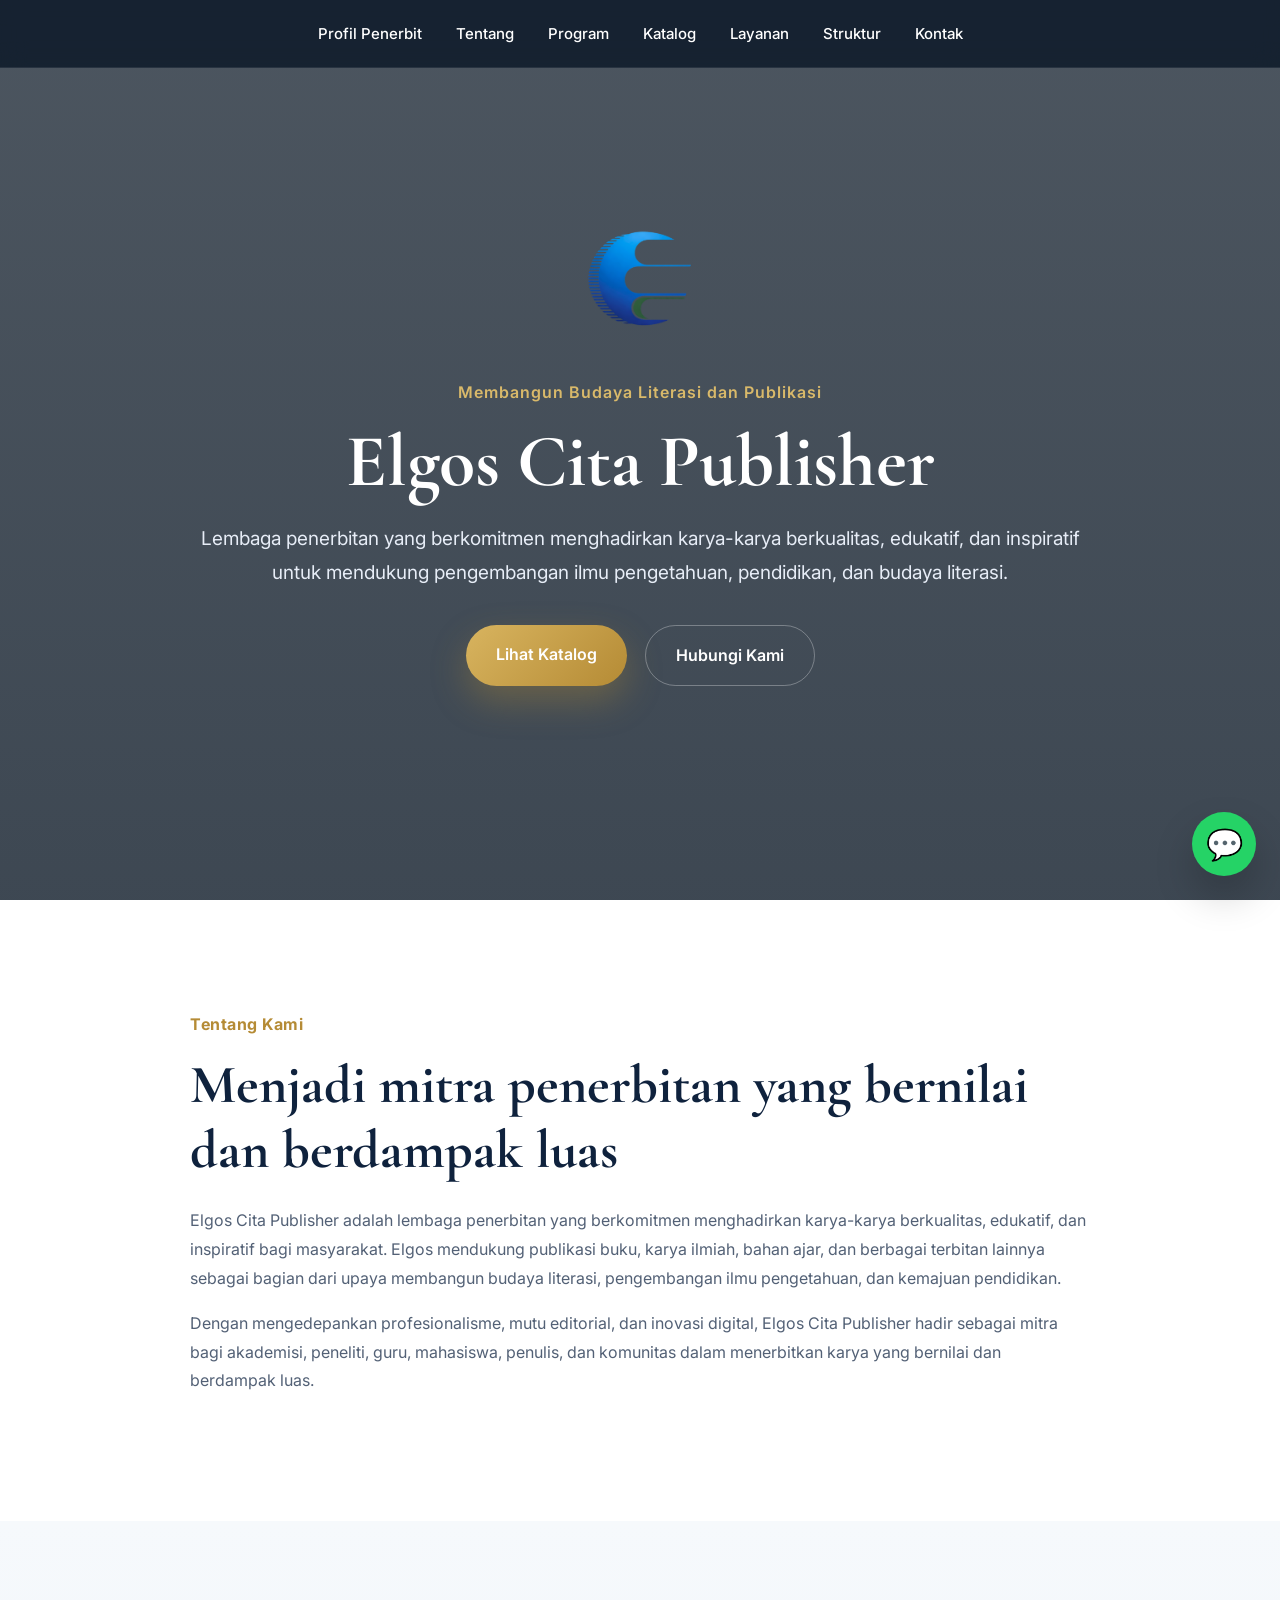
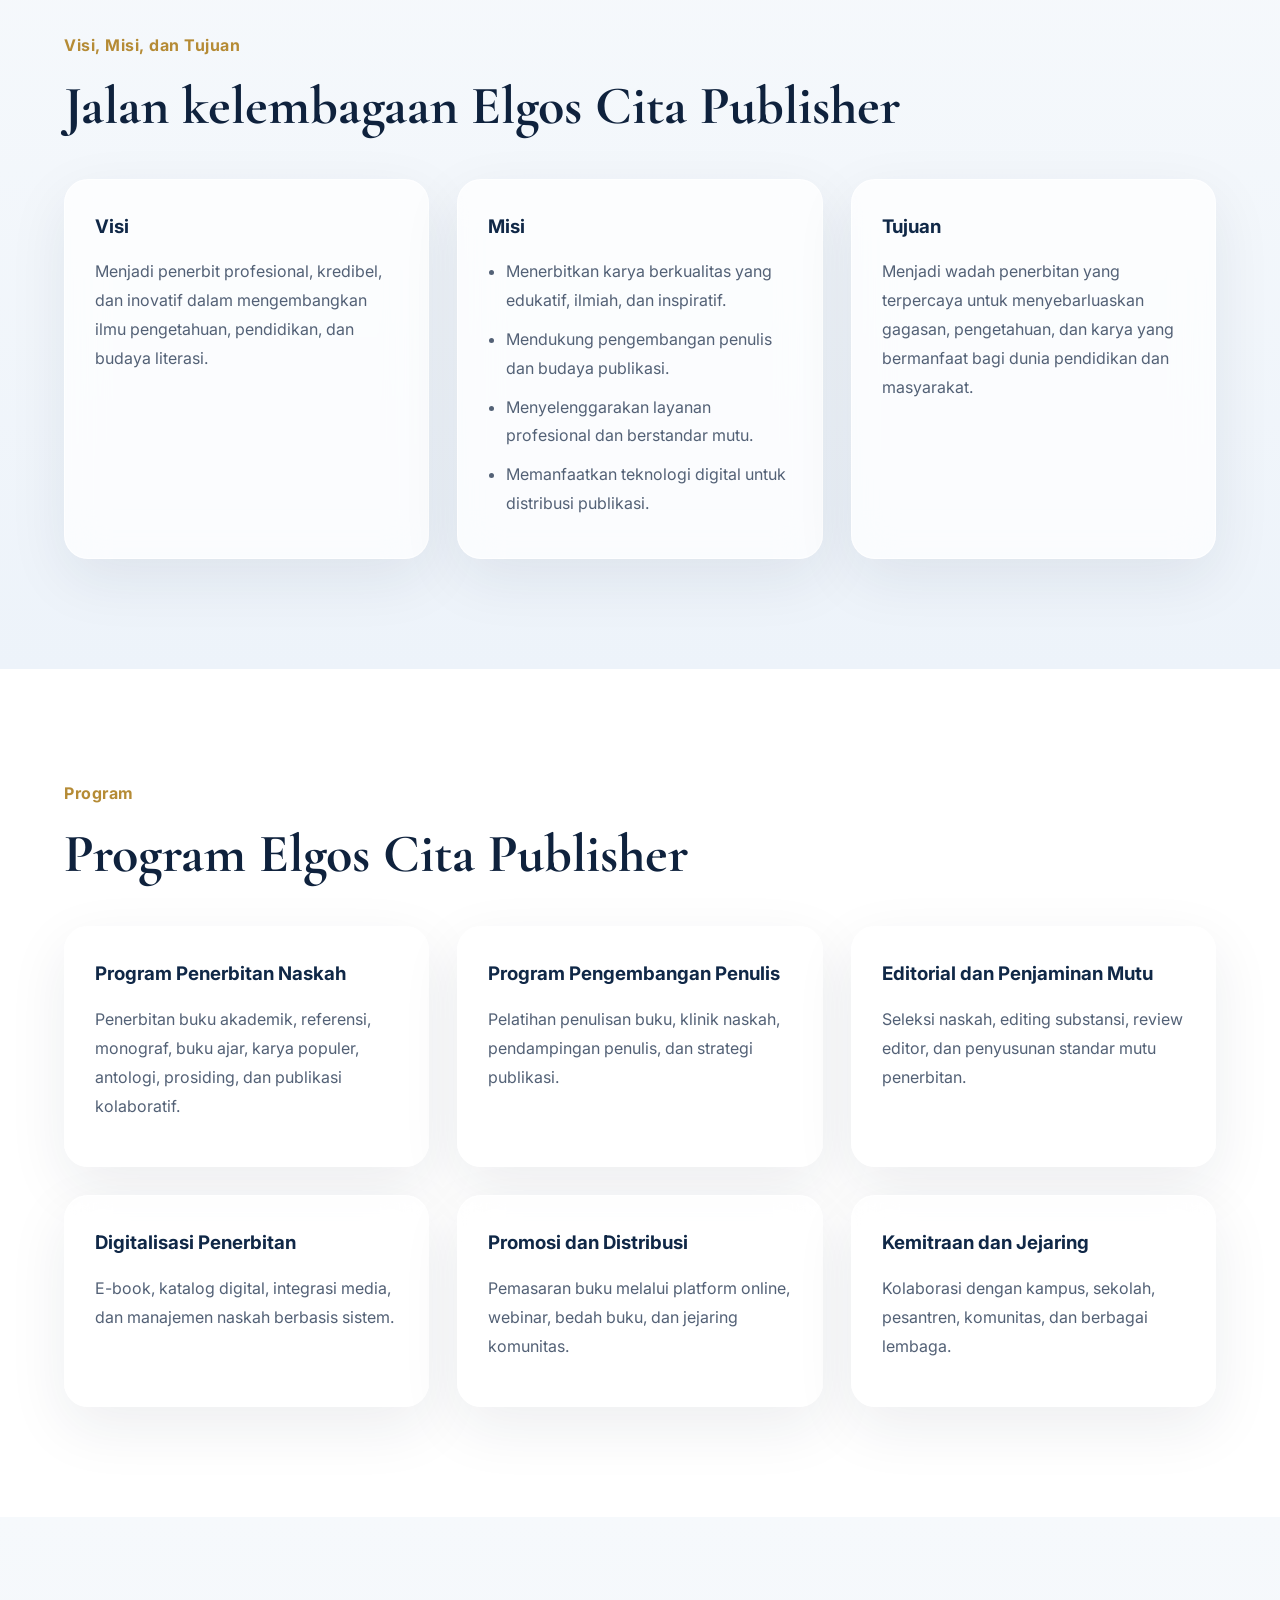
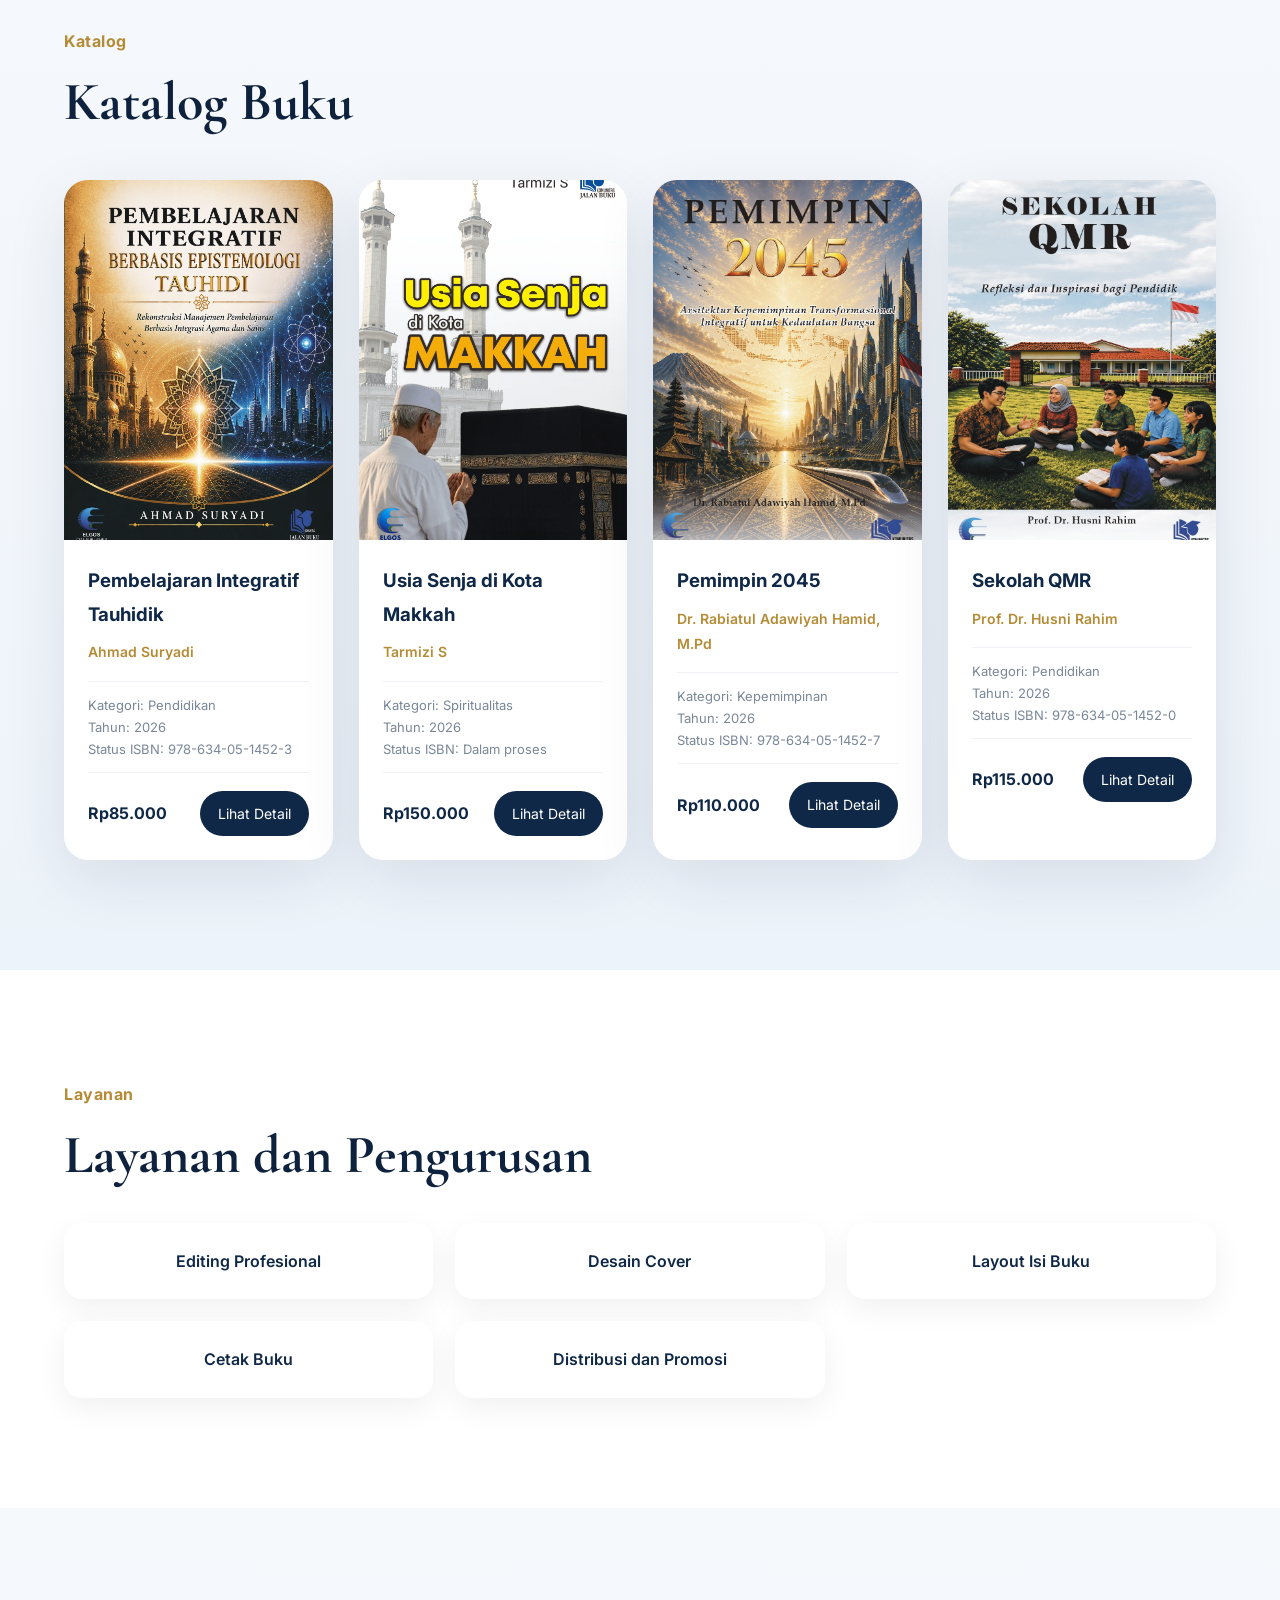
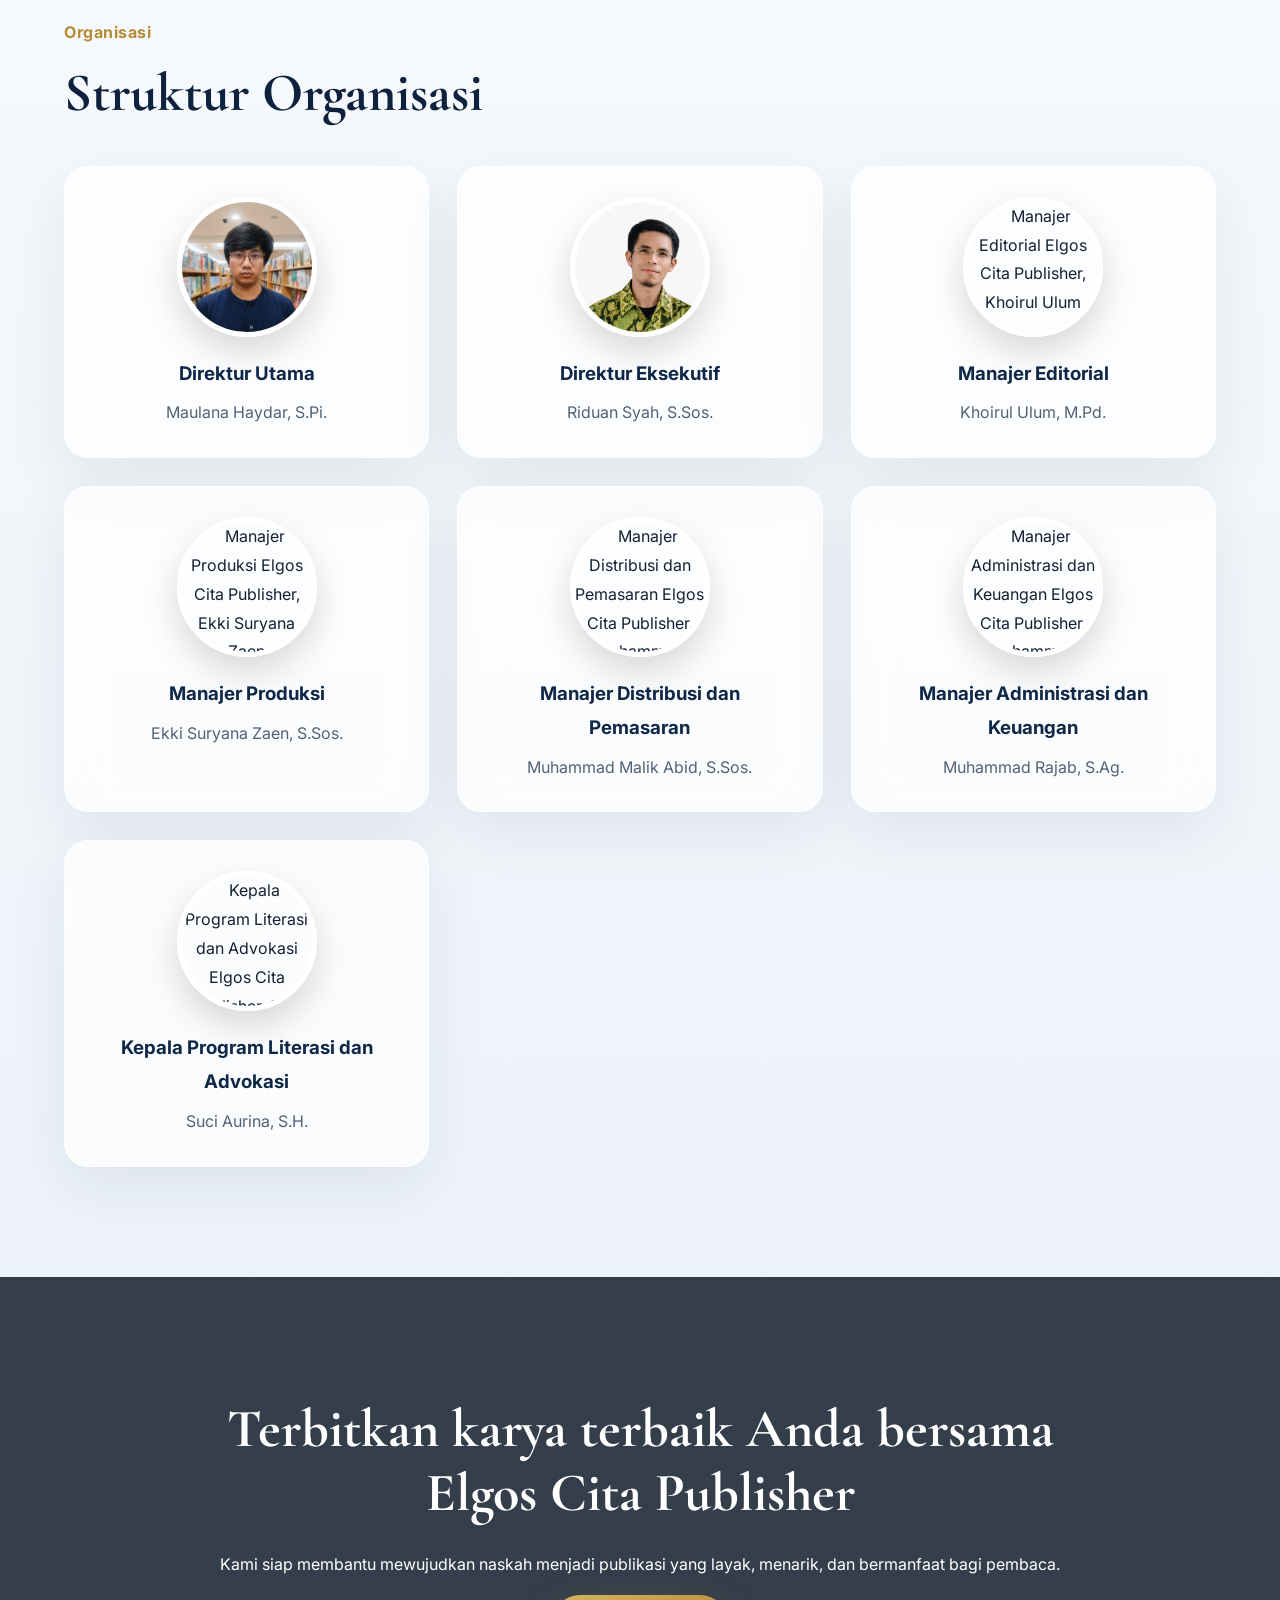
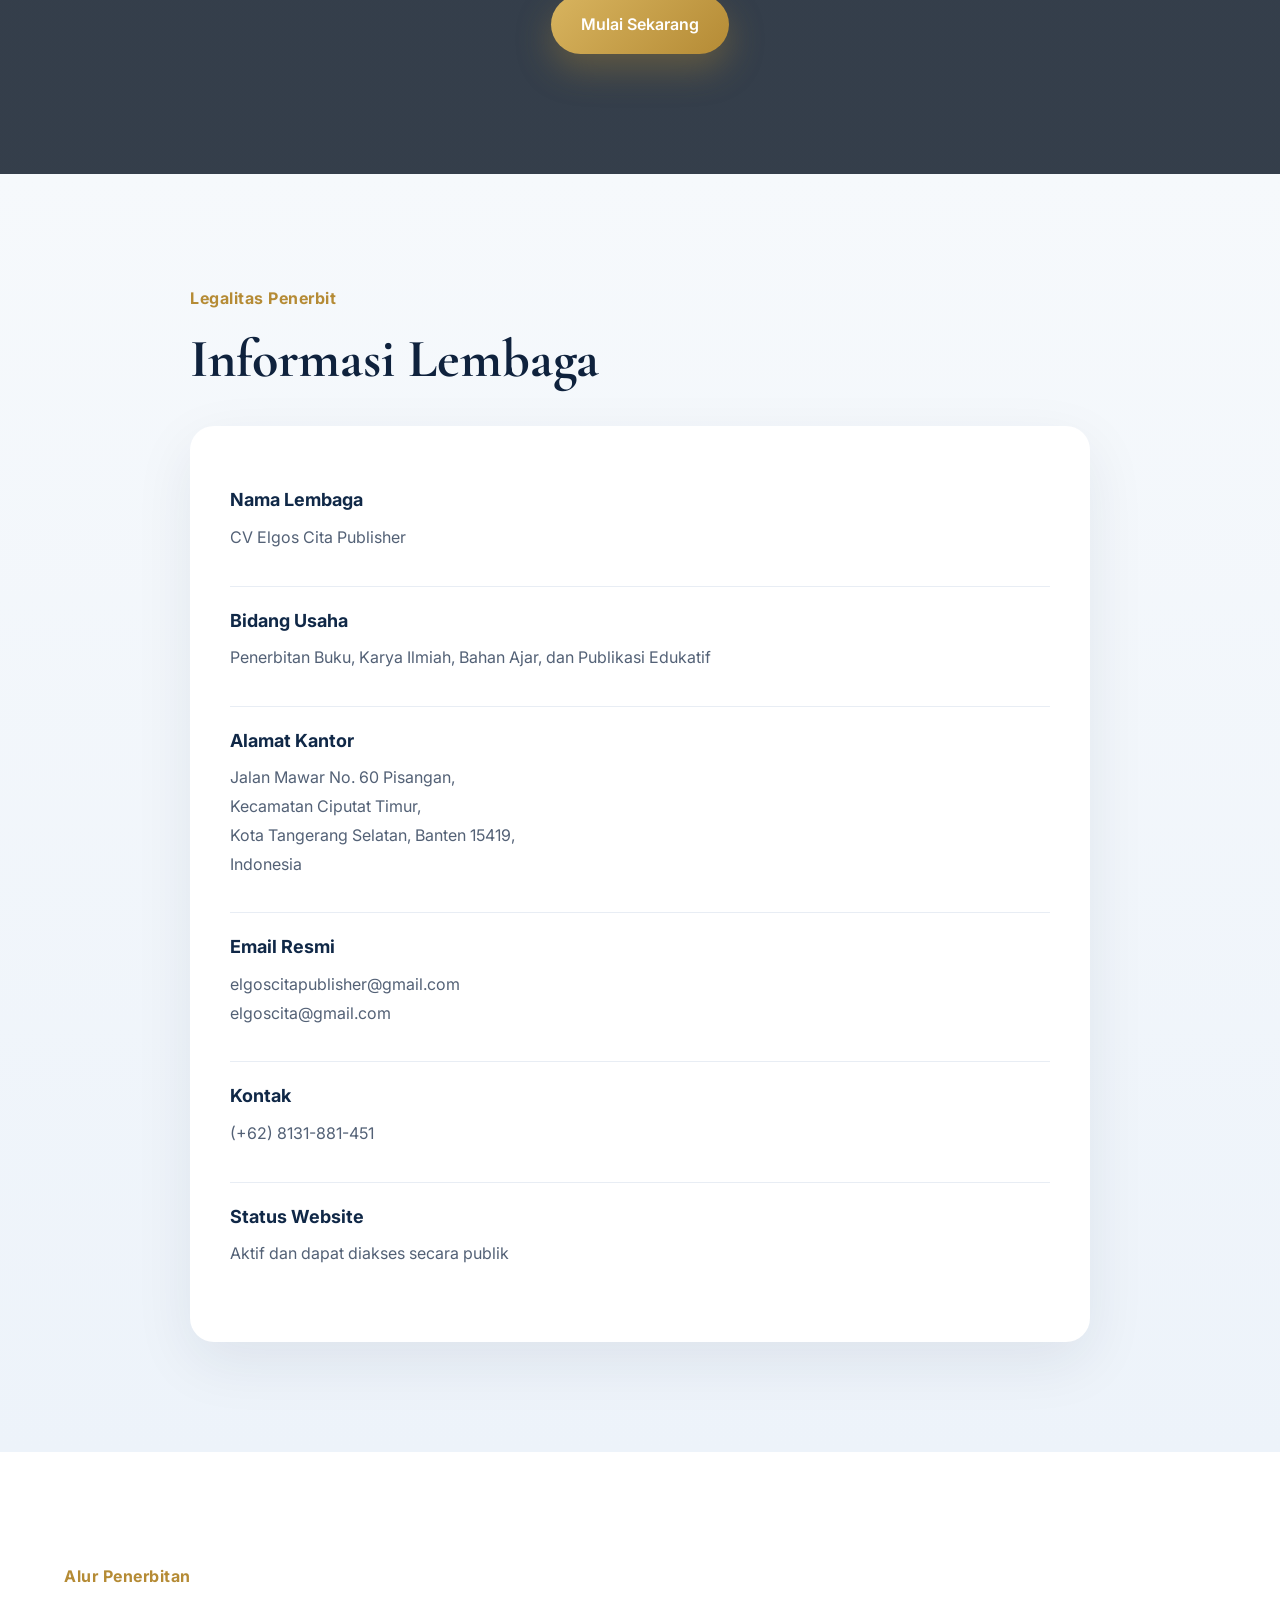
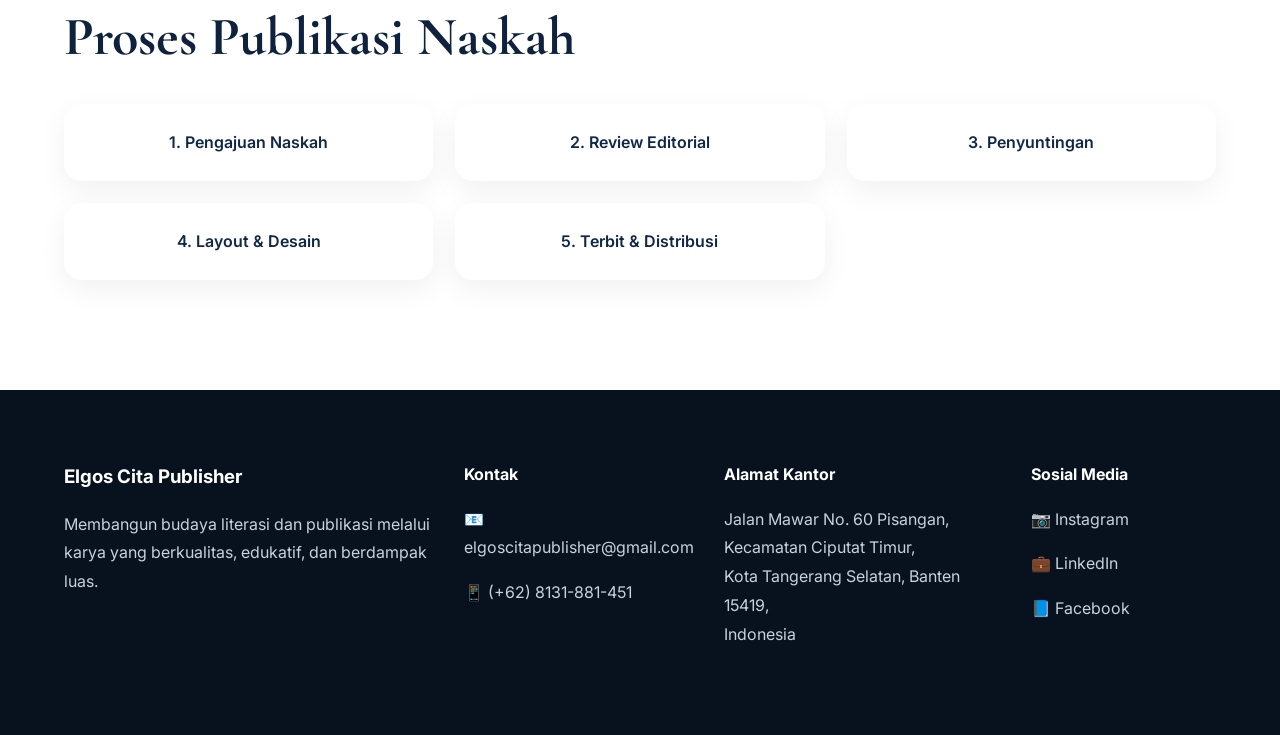
==== index.html @ 6c7129df "update website" ====
<!DOCTYPE html>
<html lang="id">
<head>
  <meta charset="UTF-8">
  <meta name="viewport" content="width=device-width, initial-scale=1.0">
  <title>Elgos Cita Publisher</title>
  <link rel="icon" type="image/png" href="images/logo-elgos.png">
  <link rel="stylesheet" href="style.css">

  <link rel="preconnect" href="https://fonts.googleapis.com">
  <link rel="preconnect" href="https://fonts.gstatic.com" crossorigin>
  <link href="https://fonts.googleapis.com/css2?family=Cormorant+Garamond:wght@500;600;700&family=Inter:wght@300;400;500;600;700&display=swap" rel="stylesheet">
</head>

<script>
const observer = new IntersectionObserver((entries)=>{
  entries.forEach(entry=>{
    if(entry.isIntersecting){
      entry.target.classList.add("show");
    }
  });
},{threshold:.15});

document.querySelectorAll(".section").forEach(el=>{
  el.classList.add("hidden");
  observer.observe(el);
});
</script>

<body>

  <header>
    <div class="container header-inner">
      <nav>
        <a href="#tentang">Profil Penerbit</a><a href="#tentang">Tentang</a>
        <a href="#program">Program</a>
        <a href="#katalog">Katalog</a>
        <a href="#layanan">Layanan</a>
        <a href="#struktur">Struktur</a>
        <a href="#kontak">Kontak</a>
      </nav>
    </div>
  </header>

  <section class="hero">
    <div class="hero-overlay"></div>

    <div class="container hero-content">

      <img src="images/logo-elgos.png" alt="Logo Elgos" class="hero-logo">

      <p class="hero-tagline">Membangun Budaya Literasi dan Publikasi</p>

      <h1>Elgos Cita Publisher</h1>

      <p class="hero-desc">
        Lembaga penerbitan yang berkomitmen menghadirkan karya-karya berkualitas, edukatif, dan inspiratif untuk mendukung pengembangan ilmu pengetahuan, pendidikan, dan budaya literasi.
      </p>

      <div class="hero-buttons">
        <a href="#katalog" class="btn">Lihat Katalog</a>
        <a href="https://wa.me/628131881451" target="_blank" class="btn secondary">Hubungi Kami</a>
      </div>

    </div>
  </section>

  <section id="tentang" class="section">
    <div class="container narrow">
      <span class="section-kicker">Tentang Kami</span>
      <h2>Menjadi mitra penerbitan yang bernilai dan berdampak luas</h2>

      <p>
        Elgos Cita Publisher adalah lembaga penerbitan yang berkomitmen menghadirkan karya-karya berkualitas, edukatif, dan inspiratif bagi masyarakat. Elgos mendukung publikasi buku, karya ilmiah, bahan ajar, dan berbagai terbitan lainnya sebagai bagian dari upaya membangun budaya literasi, pengembangan ilmu pengetahuan, dan kemajuan pendidikan.
      </p>

      <p>
        Dengan mengedepankan profesionalisme, mutu editorial, dan inovasi digital, Elgos Cita Publisher hadir sebagai mitra bagi akademisi, peneliti, guru, mahasiswa, penulis, dan komunitas dalam menerbitkan karya yang bernilai dan berdampak luas.
      </p>
    </div>
  </section>

  <section class="section soft-bg">
    <div class="container">
      <span class="section-kicker">Visi, Misi, dan Tujuan</span>
      <h2>Jalan kelembagaan Elgos Cita Publisher</h2>

      <div class="vision-grid">

        <div class="glass-card">
          <h3>Visi</h3>
          <p>
            Menjadi penerbit profesional, kredibel, dan inovatif dalam mengembangkan ilmu pengetahuan, pendidikan, dan budaya literasi.
          </p>
        </div>

        <div class="glass-card">
          <h3>Misi</h3>
          <ul>
            <li>Menerbitkan karya berkualitas yang edukatif, ilmiah, dan inspiratif.</li>
            <li>Mendukung pengembangan penulis dan budaya publikasi.</li>
            <li>Menyelenggarakan layanan profesional dan berstandar mutu.</li>
            <li>Memanfaatkan teknologi digital untuk distribusi publikasi.</li>
          </ul>
        </div>

        <div class="glass-card">
          <h3>Tujuan</h3>
          <p>
            Menjadi wadah penerbitan yang terpercaya untuk menyebarluaskan gagasan, pengetahuan, dan karya yang bermanfaat bagi dunia pendidikan dan masyarakat.
          </p>
        </div>

      </div>
    </div>
  </section>

  <section id="program" class="section">
    <div class="container">
      <span class="section-kicker">Program</span>
      <h2>Program Elgos Cita Publisher</h2>

      <div class="program-grid">

        <div class="program-card"><h3>Program Penerbitan Naskah</h3><p>Penerbitan buku akademik, referensi, monograf, buku ajar, karya populer, antologi, prosiding, dan publikasi kolaboratif.</p></div>

        <div class="program-card"><h3>Program Pengembangan Penulis</h3><p>Pelatihan penulisan buku, klinik naskah, pendampingan penulis, dan strategi publikasi.</p></div>

        <div class="program-card"><h3>Editorial dan Penjaminan Mutu</h3><p>Seleksi naskah, editing substansi, review editor, dan penyusunan standar mutu penerbitan.</p></div>

        <div class="program-card"><h3>Digitalisasi Penerbitan</h3><p>E-book, katalog digital, integrasi media, dan manajemen naskah berbasis sistem.</p></div>

        <div class="program-card"><h3>Promosi dan Distribusi</h3><p>Pemasaran buku melalui platform online, webinar, bedah buku, dan jejaring komunitas.</p></div>

        <div class="program-card"><h3>Kemitraan dan Jejaring</h3><p>Kolaborasi dengan kampus, sekolah, pesantren, komunitas, dan berbagai lembaga.</p></div>

      </div>
    </div>
  </section>

  <section id="katalog" class="section soft-bg">
    <div class="container">
      <span class="section-kicker">Katalog</span>
      <h2>Katalog Buku</h2>

      <div class="book-grid">

        <div class="book-card">
          <a href="book1.html">
            <img src="images/book1.jpg"></a>
          <div class="book-info">
            <h3>
            <a href="book1.html">Pembelajaran Integratif Tauhidik</a></h3>
            <p class="author">Ahmad Suryadi</p>
            <p class="book-meta">
            Kategori: Pendidikan<br>
            Tahun: 2026<br>
            Status ISBN: 978-634-05-1452-3</p>
          <div class="book-bottom">
            <span>Rp85.000</span>
            <a href="book1.html">Lihat Detail</a>
          </div>
          </div>
        </div>

        <div class="book-card">
          <a href="book2.html">
            <img src="images/book2.jpg"></a>
          <div class="book-info">
            <h3>
            <a href="book2.html">Usia Senja di Kota Makkah</a></h3>
            <p class="author">Tarmizi S</p>
            <p class="book-meta">
            Kategori: Spiritualitas<br>
            Tahun: 2026<br>
            Status ISBN: Dalam proses</p>
          <div class="book-bottom">
            <span>Rp150.000</span>
            <a href="book2.html">Lihat Detail</a>
          </div>
          </div>
        </div>

        <div class="book-card">
          <a href="book3.html">
            <img src="images/book3.png"></a>
          <div class="book-info">
            <h3>
            <a href="book3.html">Pemimpin 2045</a></h3>
            <p class="author">Dr. Rabiatul Adawiyah Hamid, M.Pd</p>
            <p class="book-meta">
            Kategori: Kepemimpinan<br>
            Tahun: 2026<br>
            Status ISBN: 978-634-05-1452-7</p>
          <div class="book-bottom">
            <span>Rp110.000</span>
            <a href="book3.html">Lihat Detail</a>
          </div>
          </div>
        </div>

        <div class="book-card">
          <a href="book4.html">
            <img src="images/book4.jpg"></a>
          <div class="book-info">
            <h3>
            <a href="book3.html">Sekolah QMR</a></h3>
            <p class="author">Prof. Dr. Husni Rahim</p>
            <p class="book-meta">
            Kategori: Pendidikan<br>
            Tahun: 2026<br>
            Status ISBN: 978-634-05-1452-0</p>
          <div class="book-bottom">
            <span>Rp115.000</span>
            <a href="book4.html">Lihat Detail</a>
          </div>
          </div>
        </div>

      </div>
    </div>
  </section>

  <section id="layanan" class="section">
    <div class="container">
      <span class="section-kicker">Layanan</span>
      <h2>Layanan dan Pengurusan</h2>

      <div class="service-list">
        <div>Editing Profesional</div>
        <div>Desain Cover</div>
        <div>Layout Isi Buku</div>
        <div>Cetak Buku</div>
        <div>Distribusi dan Promosi</div>
      </div>
    </div>
  </section>

  <section id="struktur" class="section soft-bg">
    <div class="container">
      <span class="section-kicker">Organisasi</span>
      <h2>Struktur Organisasi</h2>

      <div class="org-grid">
        <div class="glass-card person-card">
          <img src="images/Haydar.jpg" alt="Maulana Haydar Damanhuri, S.Pi." class="person-photo">
          <h3>Direktur Utama</h3>
          <p>Maulana Haydar, S.Pi.</p>
        </div>
        
        <div class="glass-card person-card">
          <img src="images/Riduan.jpg" alt="Riduan Syah, S.Sos." class="person-photo">
          <h3>Direktur Eksekutif</h3>
          <p>Riduan Syah, S.Sos.</p>
        </div>

        <div class="glass-card person-card">
          <img src="images/ulum.jpg" alt="Manajer Editorial Elgos Cita Publisher, Khoirul Ulum" class="person-photo">
          <h3>Manajer Editorial</h3>
          <p>Khoirul Ulum, M.Pd.</p>
        </div>

        <div class="glass-card person-card">
          <img src="images/ekki.jpg" alt="Manajer Produksi Elgos Cita Publisher, Ekki Suryana Zaen" class="person-photo">
          <h3>Manajer Produksi</h3>
          <p>Ekki Suryana Zaen, S.Sos.</p>
        </div>

        <div class="glass-card person-card">
          <img src="images/malik.jpg" alt="Manajer Distribusi dan Pemasaran Elgos Cita Publisher, Muhammad Malik Abid" class="person-photo">
          <h3>Manajer Distribusi dan Pemasaran</h3>
          <p>Muhammad Malik Abid, S.Sos.</p>
        </div>

        <div class="glass-card person-card">
          <img src="images/rajab.jpg" alt="Manajer Administrasi dan Keuangan Elgos Cita Publisher, Muhammad Rajab" class="person-photo">
          <h3>Manajer Administrasi dan Keuangan</h3>
          <p>Muhammad Rajab, S.Ag.</p>
        </div>

        <div class="glass-card person-card">
          <img src="images/suci.jpg" alt="Kepala Program Literasi dan Advokasi Elgos Cita Publisher, Suci Aurina" class="person-photo">
          <h3>Kepala Program Literasi dan Advokasi</h3>
          <p>Suci Aurina, S.H.</p>
        </div>
      </div>
    </div>
  </section>

  <section class="cta-band">
    <div class="container narrow">
      <h2>Terbitkan karya terbaik Anda bersama Elgos Cita Publisher</h2>
      <p>Kami siap membantu mewujudkan naskah menjadi publikasi yang layak, menarik, dan bermanfaat bagi pembaca.</p>
      <a href="https://wa.me/628131881451?text=Halo%20Elgos%20Cita%20Publisher,%20saya%20ingin%20konsultasi%20penerbitan." target="_blank" class="btn">Mulai Sekarang</a>
    </div>
  </section>

  <section class="section soft-bg" id="legalitas">
    <div class="container narrow">

      <span class="section-kicker">Legalitas Penerbit</span>
      <h2>Informasi Lembaga</h2>

      <div class="legal-card">

        <div class="legal-item">
          <strong>Nama Lembaga</strong>
          <p>CV Elgos Cita Publisher</p>
        </div>

        <div class="legal-item">
          <strong>Bidang Usaha</strong>
          <p>Penerbitan Buku, Karya Ilmiah, Bahan Ajar, dan Publikasi Edukatif</p>
        </div>

        <div class="legal-item">
          <strong>Alamat Kantor</strong>
          <p>
            Jalan Mawar No. 60 Pisangan,<br>
            Kecamatan Ciputat Timur,<br>
            Kota Tangerang Selatan, Banten 15419,<br>
            Indonesia
          </p>
        </div>

        <div class="legal-item">
          <strong>Email Resmi</strong>
          <p>
            elgoscitapublisher@gmail.com <br>
            elgoscita@gmail.com</p>
        </div>

        <div class="legal-item">
          <strong>Kontak</strong>
          <p>(+62) 8131-881-451</p>
        </div>

        <div class="legal-item">
          <strong>Status Website</strong>
          <p>Aktif dan dapat diakses secara publik</p>
        </div>

      </div>

    </div>
  </section>

  <section class="section">
    <div class="container">

      <span class="section-kicker">Alur Penerbitan</span>
      <h2>Proses Publikasi Naskah</h2>

      <div class="service-list">
        <div>1. Pengajuan Naskah</div>
        <div>2. Review Editorial</div>
        <div>3. Penyuntingan</div>
        <div>4. Layout & Desain</div>
        <div>5. Terbit & Distribusi</div>
      </div>

    </div>
  </section>

  <footer id="kontak">
    <div class="container footer-grid">

      <div>
        <h3>Elgos Cita Publisher</h3>
        <p>Membangun budaya literasi dan publikasi melalui karya yang berkualitas, edukatif, dan berdampak luas.</p>
      </div>

      <div>
        <h4>Kontak</h4>
        <p>📧 elgoscitapublisher@gmail.com</p>
        <p>📱 (+62) 8131-881-451</p>
      </div>

      <div>
        <h4>Alamat Kantor</h4>
        <p>
          Jalan Mawar No. 60 Pisangan,<br>
          Kecamatan Ciputat Timur,<br>
          Kota Tangerang Selatan, Banten 15419,<br>
          Indonesia
        </p>
      </div>

      <div>
        <h4>Sosial Media</h4>
        <p>📷 Instagram</p>
        <p>💼 LinkedIn</p>
        <p>📘 Facebook</p>
      </div>

    </div>
  </footer>

  <a href="https://wa.me/628131881451?text=Halo%20Elgos%20Cita%20Publisher" class="wa-float" target="_blank">💬</a>

</body>
</html>
---- style.css ----
*{
  margin:0;
  padding:0;
  box-sizing:border-box;
}

html{
  scroll-behavior:smooth;
}

body{
  font-family:'Inter',sans-serif;
  color:#162033;
  line-height:1.8;
  background:#fff;
}

.container{
  width:90%;
  max-width:1280px;
  margin:auto;
}

.narrow{
  max-width:900px;
}

header{
  position:fixed;
  top:0;
  left:0;
  width:100%;
  z-index:1000;
  background:rgba(5,18,34,.75);
  backdrop-filter:blur(12px);
  border-bottom:1px solid rgba(255,255,255,.08);
}

.header-inner{
  padding:20px 0;
  display:flex;
  justify-content:center;
}

nav{
  display:flex;
  gap:34px;
  flex-wrap:wrap;
  justify-content:center;
}

nav a{
  color:white;
  text-decoration:none;
  font-size:15px;
  font-weight:500;
}

.hero{
  min-height:100vh;
  position:relative;
  display:flex;
  align-items:center;
  justify-content:center;
  text-align:center;
  background:
    linear-gradient(rgba(7,20,34,.72),rgba(7,20,34,.78)),
    url("https://images.unsplash.com/photo-1507842217343-583bb7270b66?auto=format&fit=crop&w=1600&q=80");
  background-size:cover;
  background-position:center;
  color:white;
}

.hero-content{
  position:relative;
  z-index:2;
  max-width:900px;
}

.hero-logo{
  width:130px;
  margin-bottom:25px;
}

.hero-tagline{
  color:#d9b96a;
  font-weight:600;
  letter-spacing:1px;
  margin-bottom:14px;
}

h1{
  font-family:'Cormorant Garamond',serif;
  font-size:74px;
  line-height:1.1;
  margin-bottom:20px;
  font-weight:700;
}

.hero-desc{
  font-size:19px;
  color:#e7edf7;
  margin-bottom:35px;
}

.hero-buttons{
  display:flex;
  gap:18px;
  justify-content:center;
  flex-wrap:wrap;
}

.btn{
  transition:.35s;
  display:inline-block;
  padding:15px 30px;
  border-radius:999px;
  background:linear-gradient(135deg,#d8b45f,#b58b35);
  color:white;
  text-decoration:none;
  font-weight:600;
  box-shadow:0 15px 35px rgba(181,139,53,.35);
}

.btn:hover{
  transform:translateY(-3px);
  box-shadow:0 25px 45px rgba(181,139,53,.45);
}

.btn.secondary{
  background:transparent;
  border:1px solid rgba(255,255,255,.3);
  box-shadow:none;
}

.section{
  padding:110px 0;
}

.soft-bg{
  background:linear-gradient(180deg,#f6f9fc,#edf3fa);
}

.section-kicker{
  display:inline-block;
  color:#b58b35;
  font-weight:700;
  margin-bottom:14px;
  letter-spacing:.5px;
}

h2{
  font-family:'Cormorant Garamond',serif;
  font-size:54px;
  line-height:1.2;
  margin-bottom:24px;
  color:#0f223d;
}

p{
  color:#536176;
  margin-bottom:16px;
}

.vision-grid,
.program-grid,
.org-grid{
  margin-top:40px;
  display:grid;
  grid-template-columns:repeat(3,1fr);
  gap:28px;
}

.glass-card,
.program-card{
  background:rgba(255,255,255,.72);
  backdrop-filter:blur(20px);
  padding:30px;
  border-radius:24px;
  box-shadow:0 20px 60px rgba(20,40,70,.08);
  border:1px solid rgba(255,255,255,.7);
  transition:.35s;
}

.glass-card:hover,
.program-card:hover{
  transform:translateY(-8px);
}

.glass-card h3,
.program-card h3{
  margin-bottom:14px;
  color:#102847;
}

.glass-card ul{
  padding-left:18px;
}

.glass-card li{
  margin-bottom:10px;
  color:#536176;
}

.book-grid{
  margin-top:45px;
  display:grid;
  grid-template-columns:repeat(4,1fr);
  gap:26px;
}

.book-card{
  background:white;
  border-radius:24px;
  overflow:hidden;
  box-shadow:0 20px 60px rgba(20,40,70,.1);
  transition:.35s;
}

.book-card:hover{
  transform:translateY(-10px);
  box-shadow:0 35px 70px rgba(20,40,70,.16);
}

.book-card img{
  transition:.6s;
  width:100%;
  height:360px;
  object-fit:cover;
  display:block;
}

.book-card:hover img{
  transform:scale(1.05);
}

.book-info{
  padding:24px;
}

.book-info h3{
  color:#102847;
  margin-bottom:8px;
}

.author{
  color:#b58b35;
  font-weight:600;
  font-size:14px;
}

.book-bottom{
  margin-top:18px;
  display:flex;
  justify-content:space-between;
  align-items:center;
}

.book-bottom span{
  font-weight:700;
  color:#102847;
}

.book-bottom a{
  text-decoration:none;
  background:#102847;
  color:white;
  padding:10px 18px;
  border-radius:999px;
  font-size:14px;
}

.service-list{
  margin-top:35px;
  display:grid;
  grid-template-columns:repeat(3,1fr);
  gap:22px;
}

.service-list div{
  background:white;
  padding:24px;
  border-radius:18px;
  box-shadow:0 10px 30px rgba(0,0,0,.06);
  text-align:center;
  font-weight:600;
  color:#102847;
}

.cta-band{
  padding:120px 0;
  text-align:center;
  background:
    linear-gradient(rgba(8,20,35,.82),rgba(8,20,35,.82)),
    url("https://images.unsplash.com/photo-1512820790803-83ca734da794?auto=format&fit=crop&w=1600&q=80");
  background-size:cover;
  background-position:center;
}

.cta-band h2,
.cta-band p{
  color:white;
}

footer{
  background:#08121f;
  padding:70px 0;
}

.footer-grid{
  display:grid;
  grid-template-columns:2fr 1fr 1.5fr 1fr;
  gap:30px;
}

footer h3,
footer h4{
  color:white;
  margin-bottom:16px;
}

footer p{
  color:#c7d1de;
}

@media(max-width:1100px){
  .book-grid{
    grid-template-columns:repeat(2,1fr);
  }

  .footer-grid{
    grid-template-columns:repeat(2,1fr);
  }
}

@media(max-width:900px){
  h1{
    font-size:52px;
  }

  h2{
    font-size:40px;
  }

  .vision-grid,
  .program-grid,
  .org-grid,
  .service-list{
    grid-template-columns:1fr;
  }
}

@media(max-width:700px){
  .book-grid,
  .footer-grid{
    grid-template-columns:1fr;
  }

  nav{
    gap:16px;
  }

  .hero-logo{
    width:90px;
  }

  h1{
    font-size:42px;
  }
}

.wa-float{
  position:fixed;
  right:24px;
  bottom:24px;
  width:64px;
  height:64px;
  border-radius:50%;
  background:#25D366;
  display:flex;
  align-items:center;
  justify-content:center;
  color:white;
  text-decoration:none;
  font-size:30px;
  box-shadow:0 20px 40px rgba(0,0,0,.2);
  z-index:9999;
}

.hero-content{
  animation:fadeUp 1.2s ease;
}

@keyframes fadeUp{
  from{
    opacity:0;
    transform:translateY(40px);
  }
  to{
    opacity:1;
    transform:translateY(0);
  }
}

.hidden{
  opacity:0;
  transform:translateY(50px);
  transition:1s;
}

.show{
  opacity:1;
  transform:translateY(0);
}

.legal-card{
  margin-top:35px;
  background:white;
  border-radius:24px;
  padding:40px;
  box-shadow:0 20px 60px rgba(20,40,70,.08);
}

.legal-item{
  padding:18px 0;
  border-bottom:1px solid #e8edf4;
}

.legal-item:last-child{
  border-bottom:none;
}

.legal-item strong{
  display:block;
  margin-bottom:6px;
  color:#102847;
  font-size:18px;
}

.book-meta{
  margin:12px 0;
  font-size:13px;
  line-height:1.7;
  color:#7a8798;
  padding:12px 0;
  border-top:1px solid #eef2f7;
  border-bottom:1px solid #eef2f7;
}

.book-info h3 a{
  text-decoration:none;
  color:#102847;
}

.book-info h3 a:hover{
  color:#b58b35;
}

.book-description{
  text-align: justify;
  line-height: 1.9;
  font-size: 17px;
}

.book-cover{
    width:100%;
    max-width:700px;
    display:block;
    margin:0 auto 40px;
    border-radius:20px;
    box-shadow:0 20px 50px rgba(0,0,0,.15);
}

.person-card{
    text-align:center;
}

.person-photo{
    width:140px;
    height:140px;
    object-fit:cover;
    border-radius:50%;
    margin:0 auto 20px;
    display:block;
    border:5px solid white;
    box-shadow:0 15px 35px rgba(0,0,0,.15);
    transition:.3s;
}

.person-photo:hover{
    transform:scale(1.05);
}

.person-card h3{
    margin-bottom:8px;
}

.person-card p{
    margin:0;
}
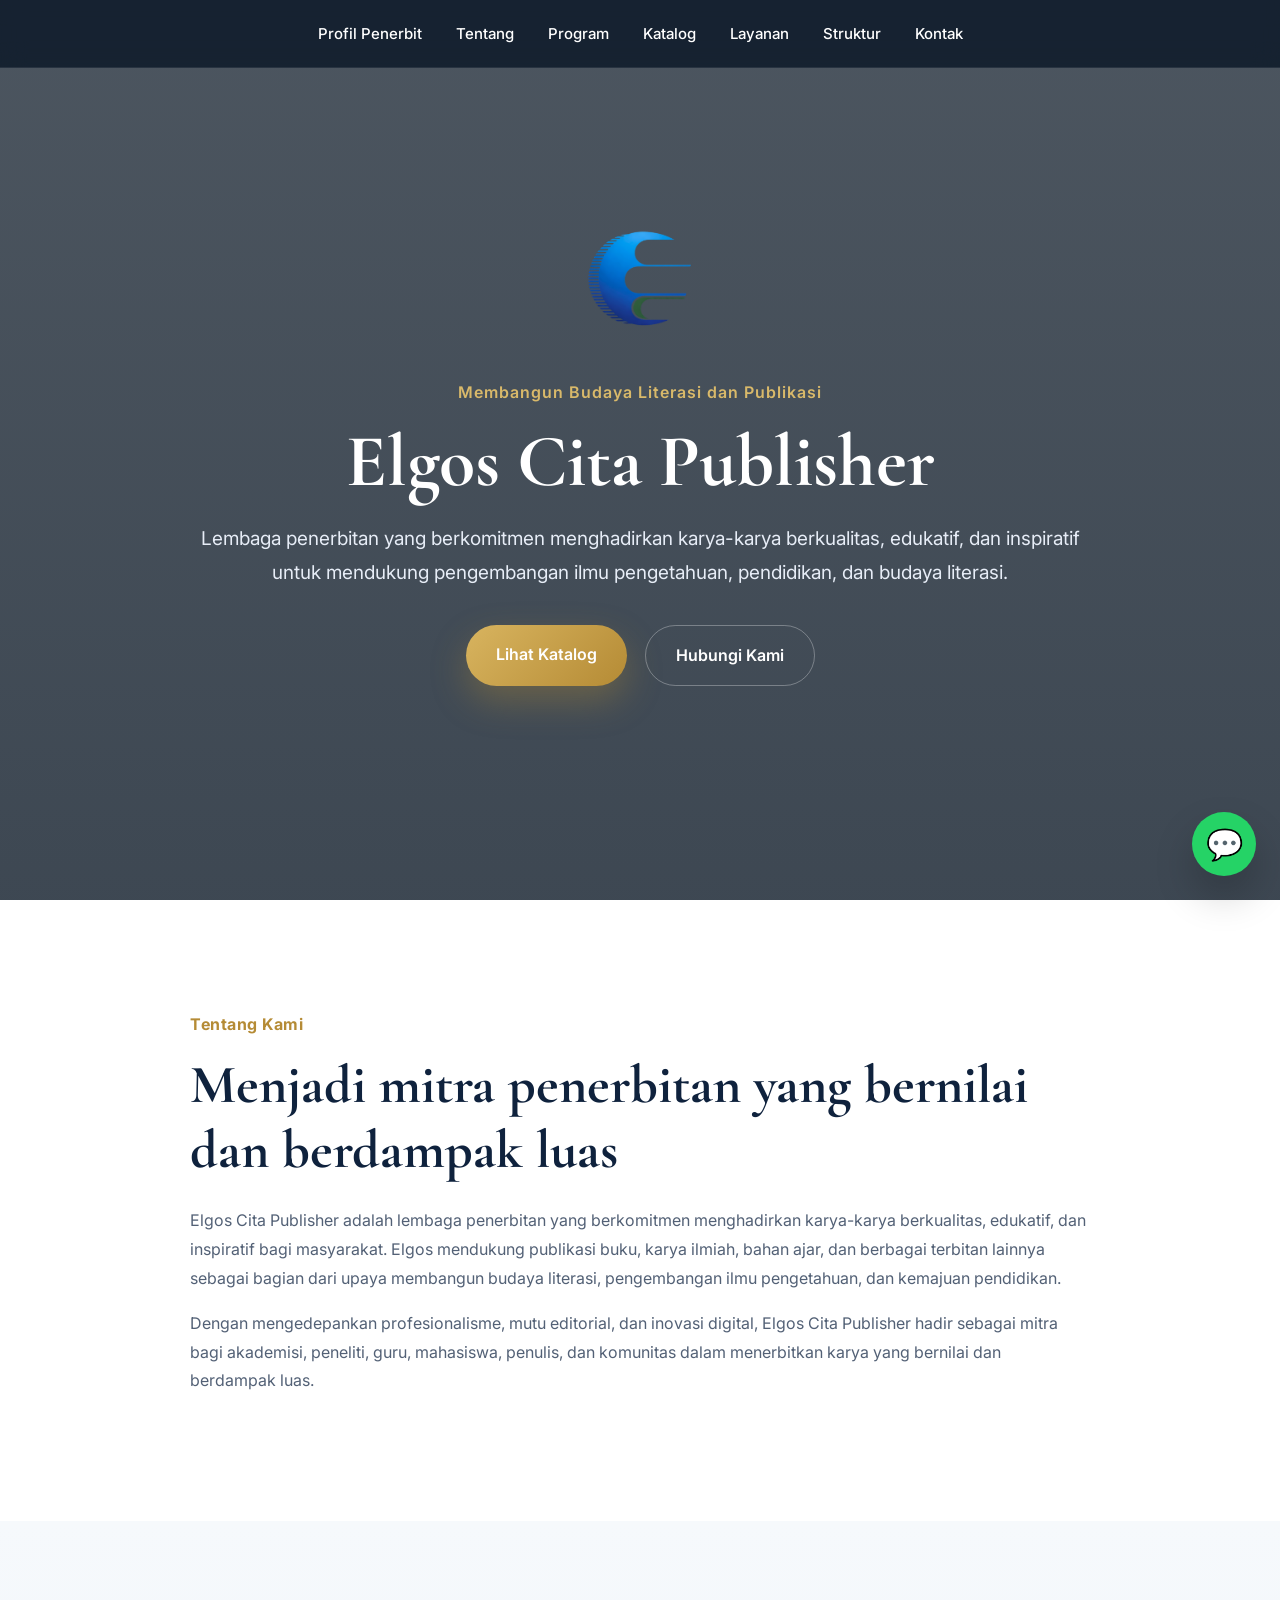
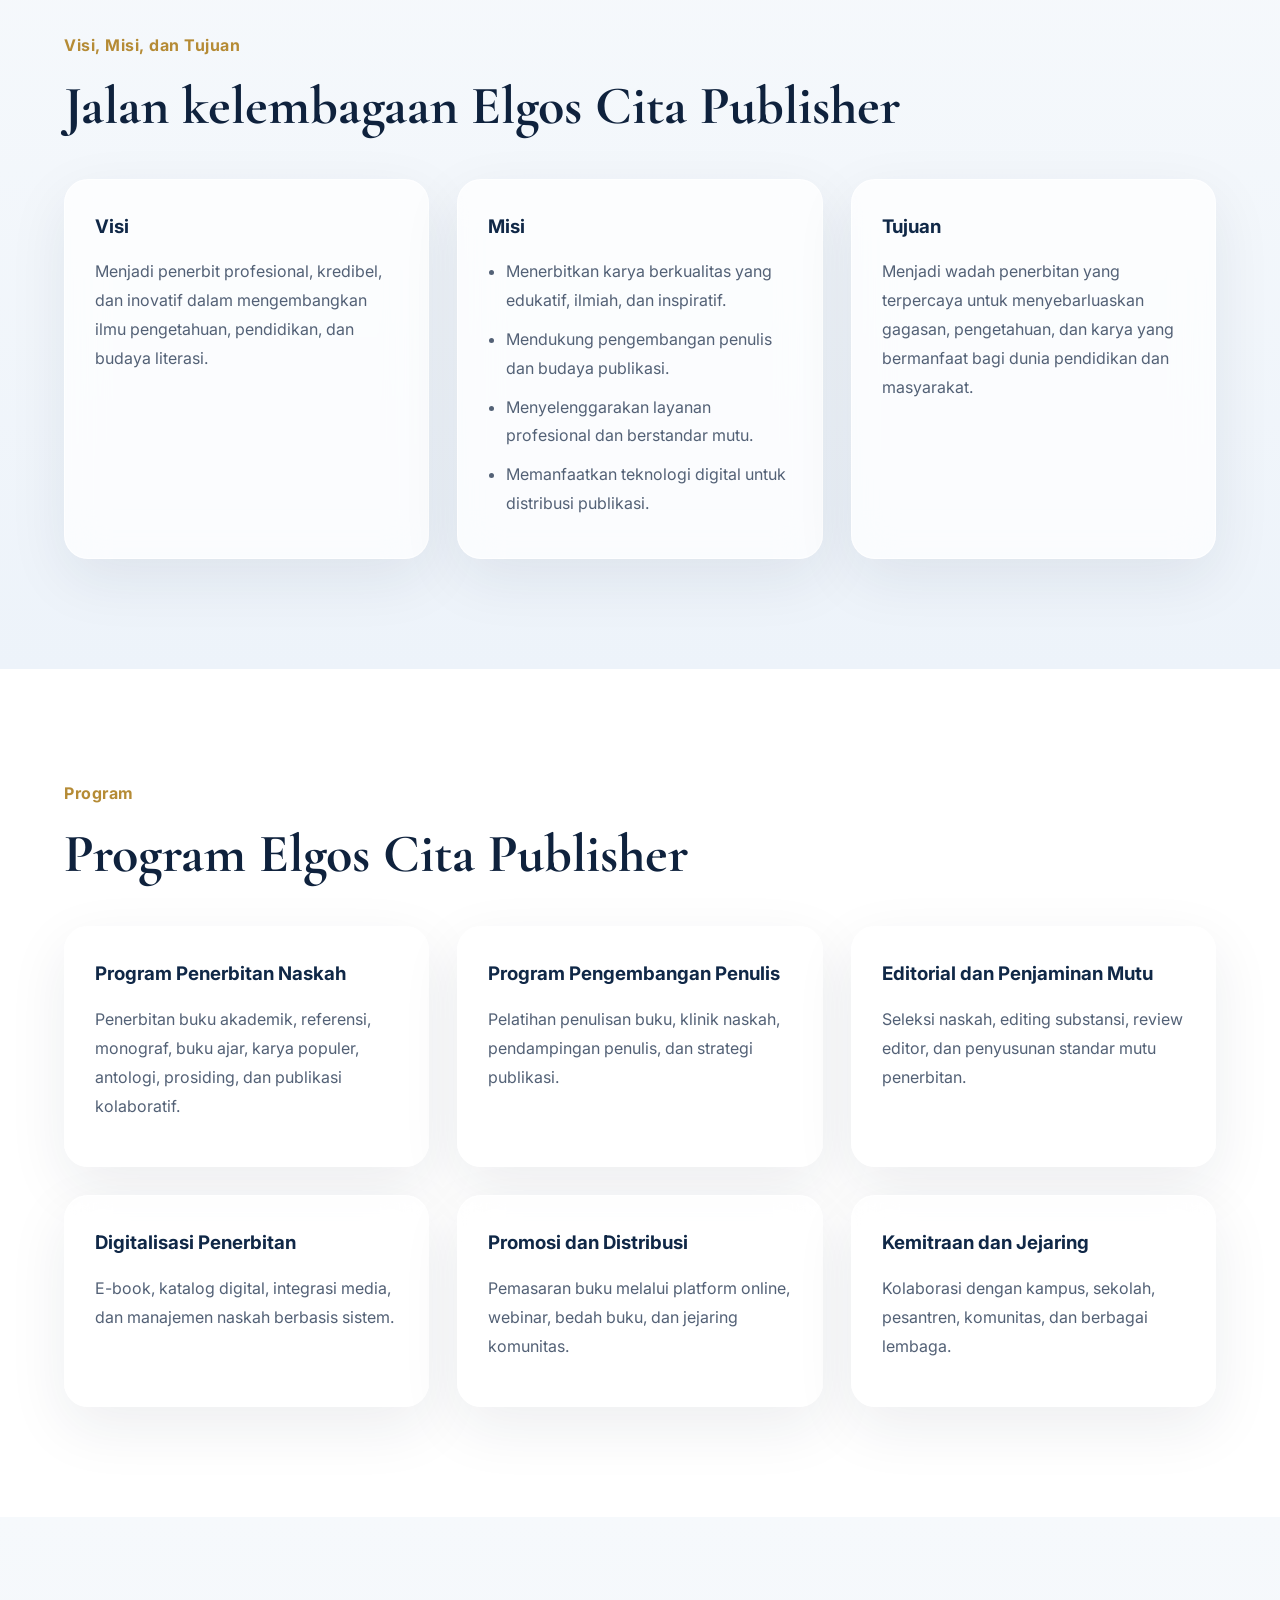
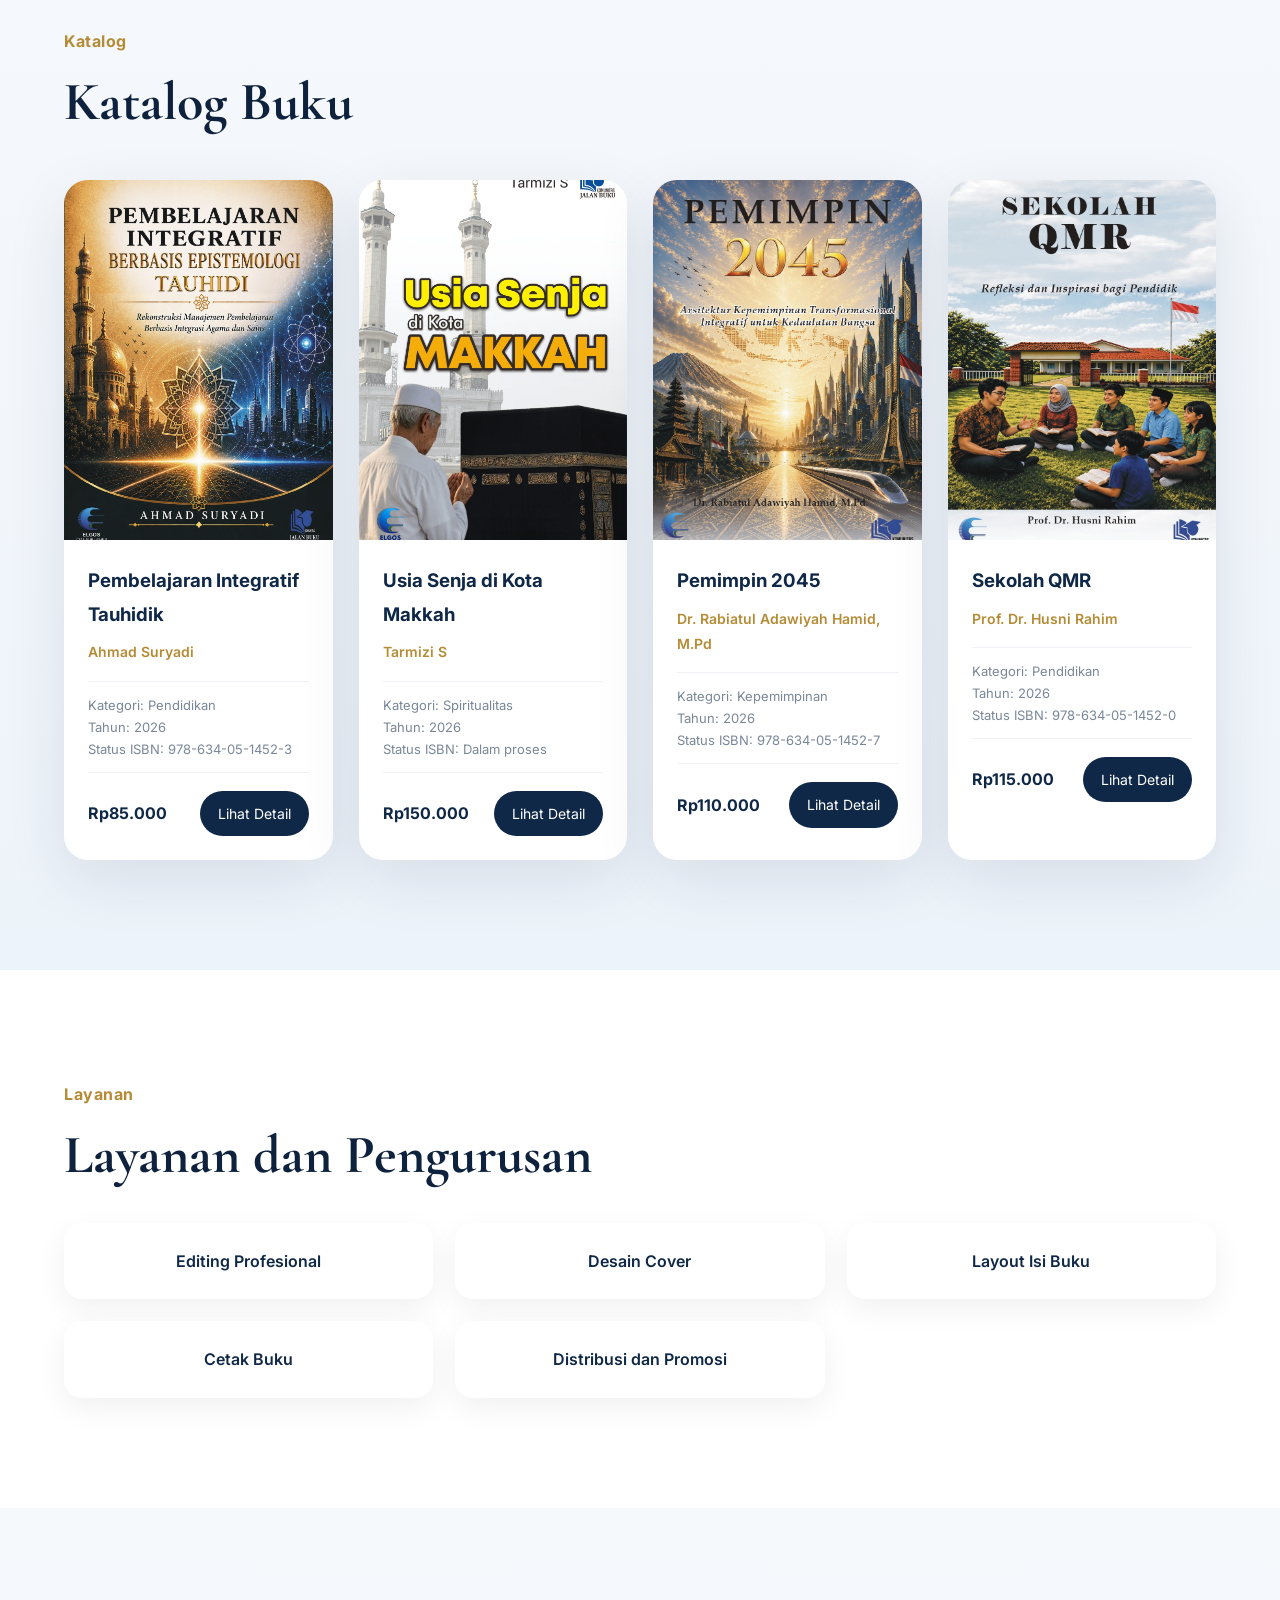
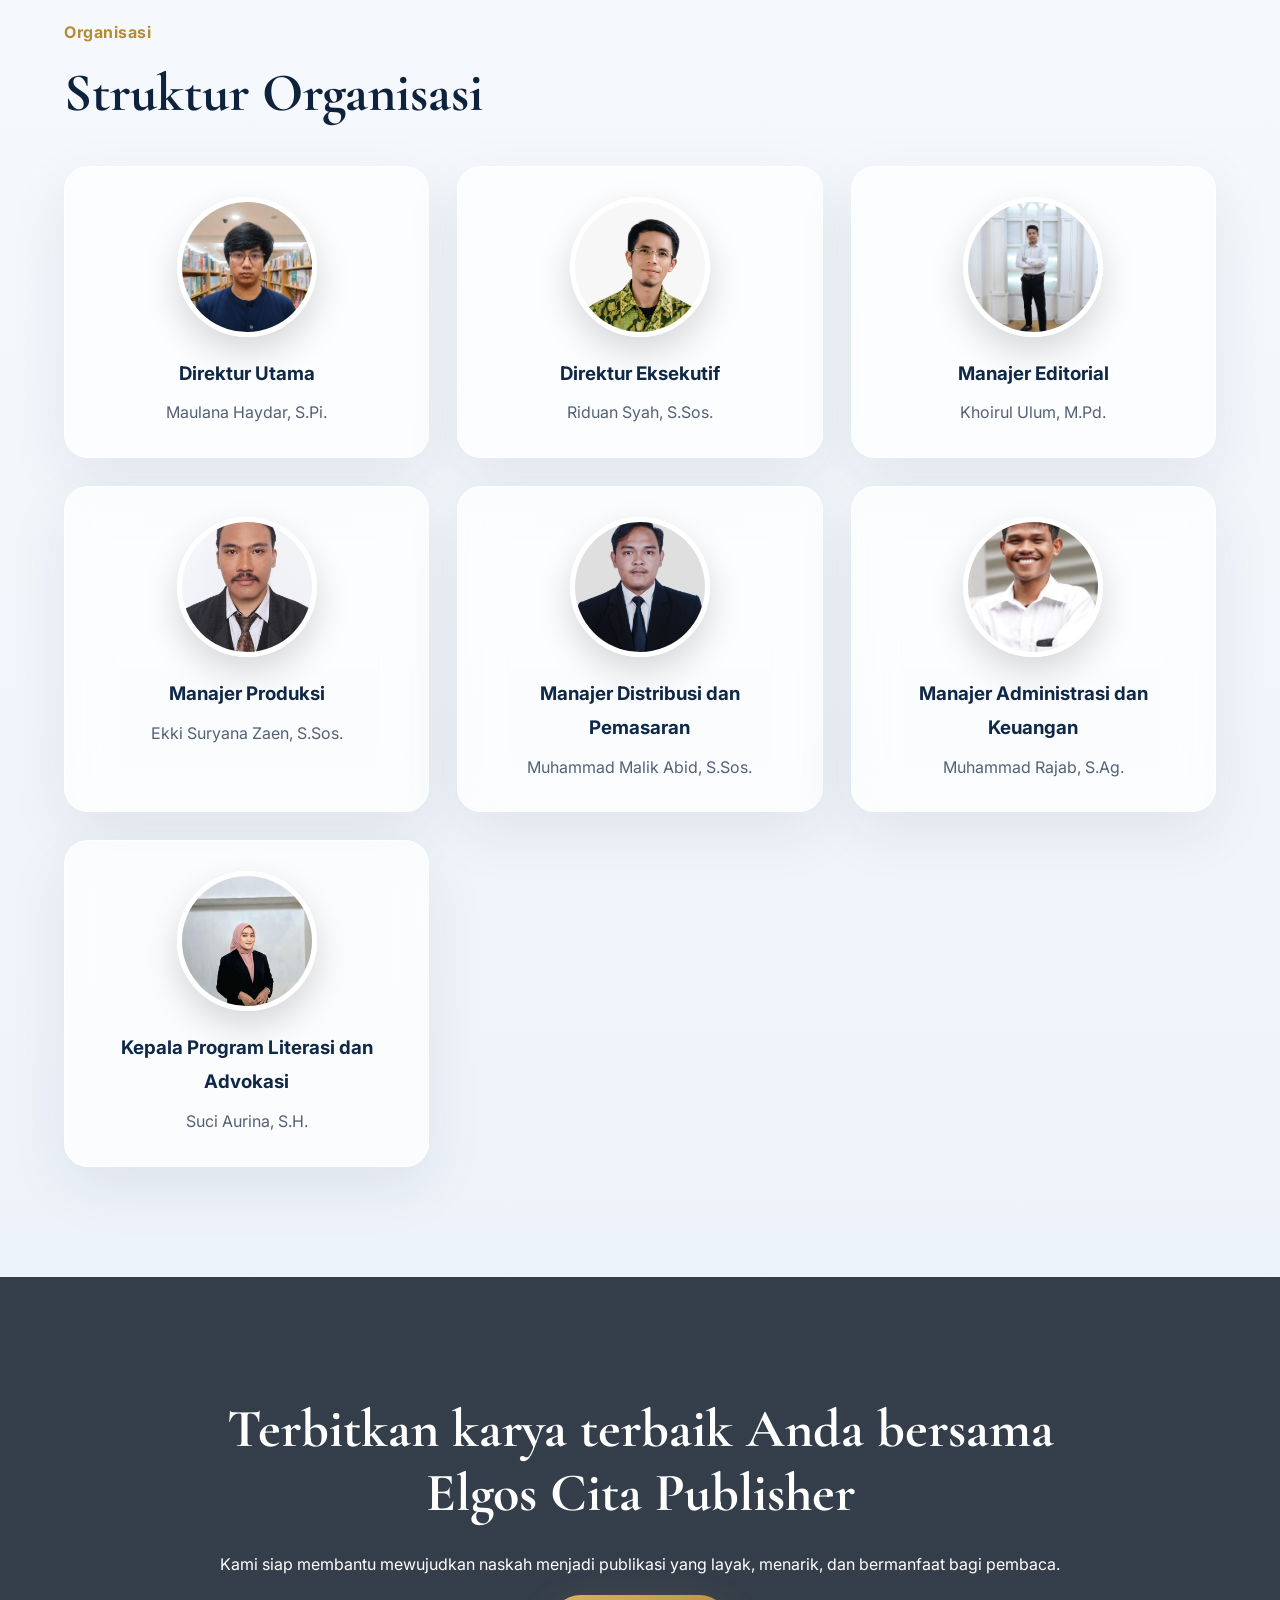
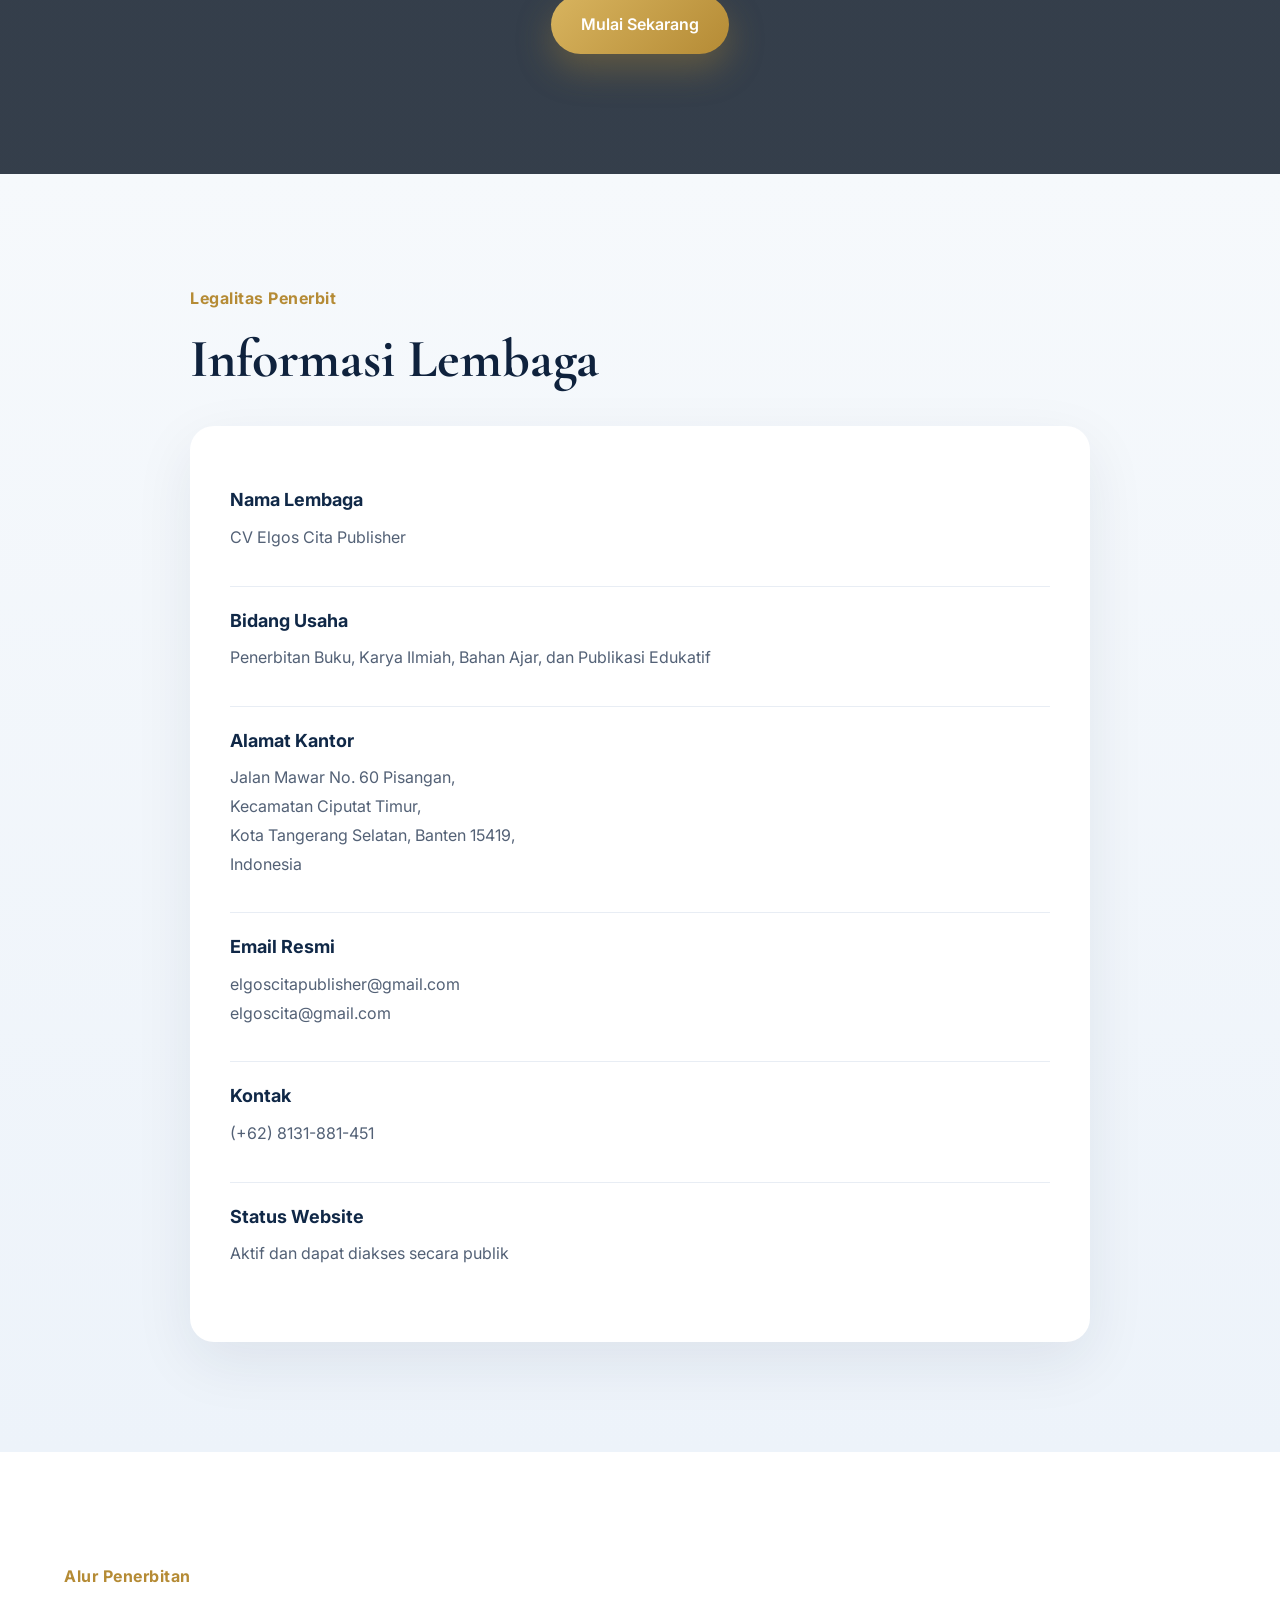
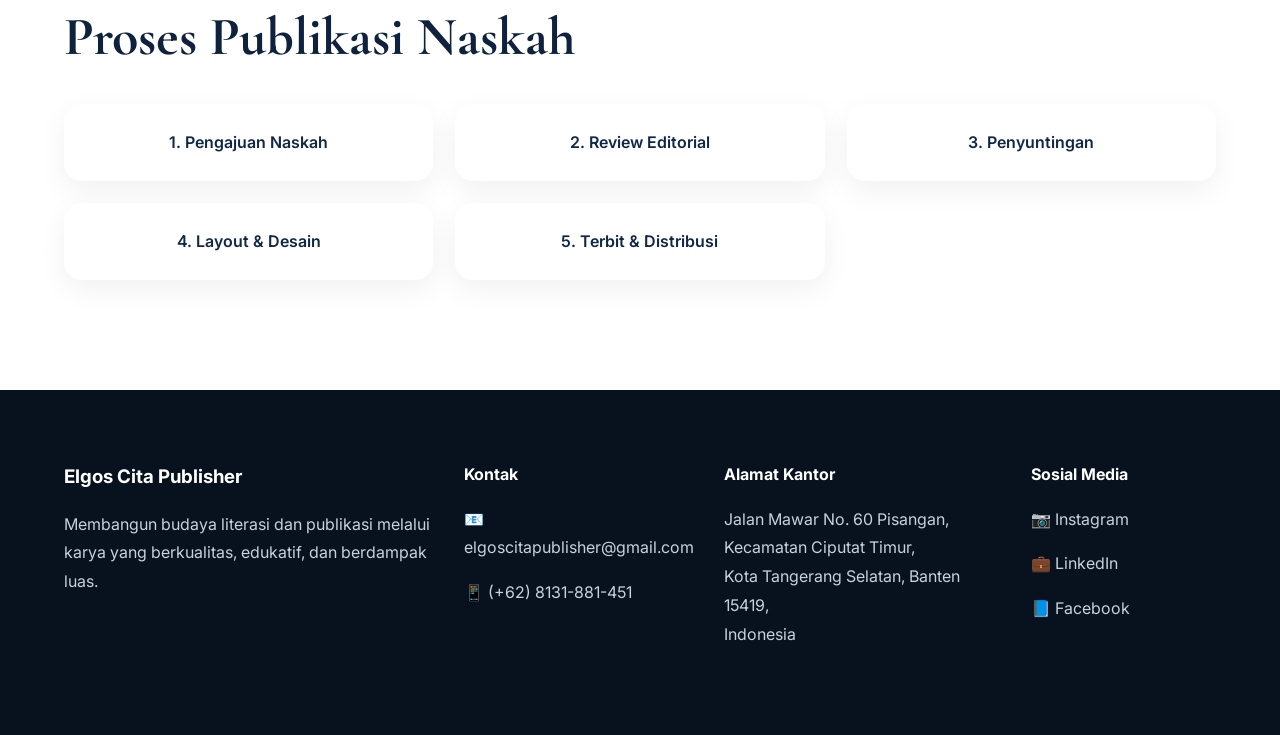
==== commit fc9e1174: "fix organization photos" ====
--- a/index.html
+++ b/index.html
@@ -255,31 +255,31 @@
         </div>
 
         <div class="glass-card person-card">
-          <img src="images/ulum.jpg" alt="Manajer Editorial Elgos Cita Publisher, Khoirul Ulum" class="person-photo">
+          <img src="images/Ulum.jpg" alt="Manajer Editorial Elgos Cita Publisher, Khoirul Ulum" class="person-photo">
           <h3>Manajer Editorial</h3>
           <p>Khoirul Ulum, M.Pd.</p>
         </div>
 
         <div class="glass-card person-card">
-          <img src="images/ekki.jpg" alt="Manajer Produksi Elgos Cita Publisher, Ekki Suryana Zaen" class="person-photo">
+          <img src="images/Ekki.jpg" alt="Manajer Produksi Elgos Cita Publisher, Ekki Suryana Zaen" class="person-photo">
           <h3>Manajer Produksi</h3>
           <p>Ekki Suryana Zaen, S.Sos.</p>
         </div>
 
         <div class="glass-card person-card">
-          <img src="images/malik.jpg" alt="Manajer Distribusi dan Pemasaran Elgos Cita Publisher, Muhammad Malik Abid" class="person-photo">
+          <img src="images/Malik.jpg" alt="Manajer Distribusi dan Pemasaran Elgos Cita Publisher, Muhammad Malik Abid" class="person-photo">
           <h3>Manajer Distribusi dan Pemasaran</h3>
           <p>Muhammad Malik Abid, S.Sos.</p>
         </div>
 
         <div class="glass-card person-card">
-          <img src="images/rajab.jpg" alt="Manajer Administrasi dan Keuangan Elgos Cita Publisher, Muhammad Rajab" class="person-photo">
+          <img src="images/Rajab.jpg" alt="Manajer Administrasi dan Keuangan Elgos Cita Publisher, Muhammad Rajab" class="person-photo">
           <h3>Manajer Administrasi dan Keuangan</h3>
           <p>Muhammad Rajab, S.Ag.</p>
         </div>
 
         <div class="glass-card person-card">
-          <img src="images/suci.jpg" alt="Kepala Program Literasi dan Advokasi Elgos Cita Publisher, Suci Aurina" class="person-photo">
+          <img src="images/Suci.jpg" alt="Kepala Program Literasi dan Advokasi Elgos Cita Publisher, Suci Aurina" class="person-photo">
           <h3>Kepala Program Literasi dan Advokasi</h3>
           <p>Suci Aurina, S.H.</p>
         </div>
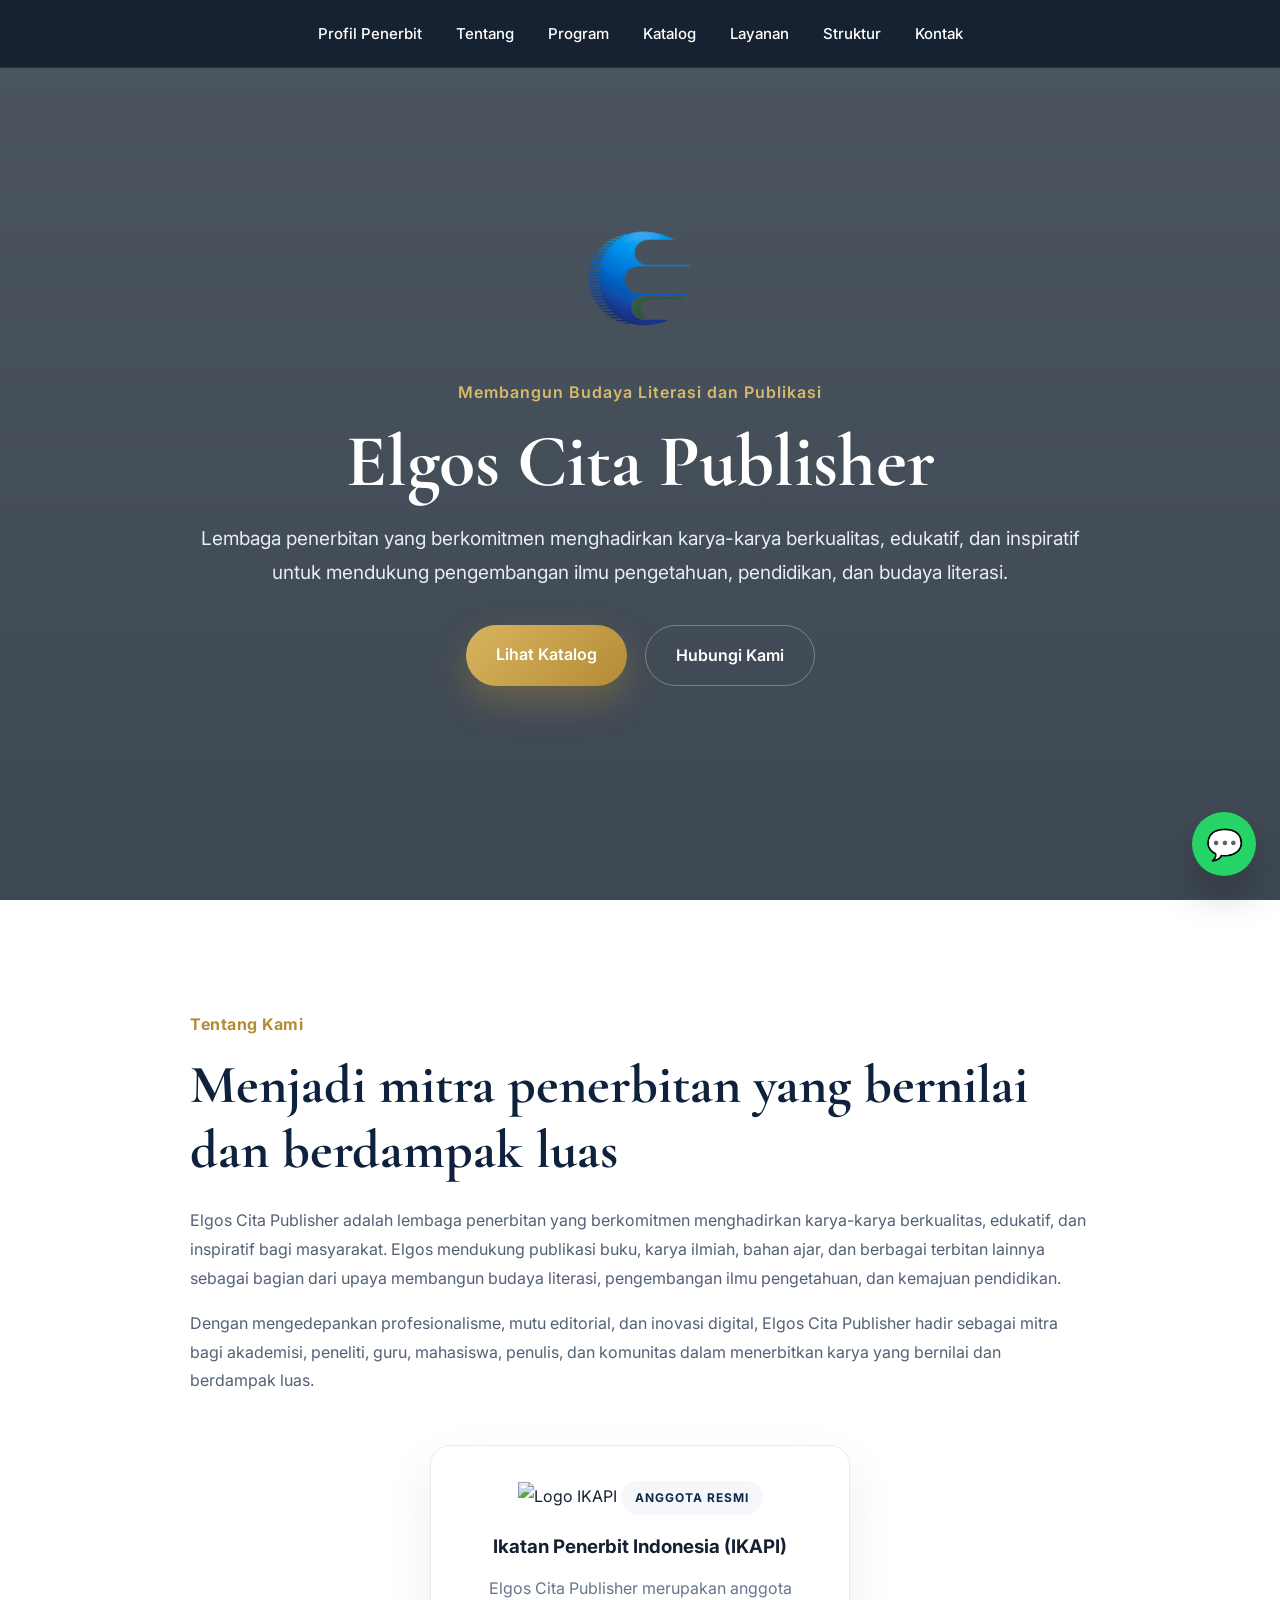
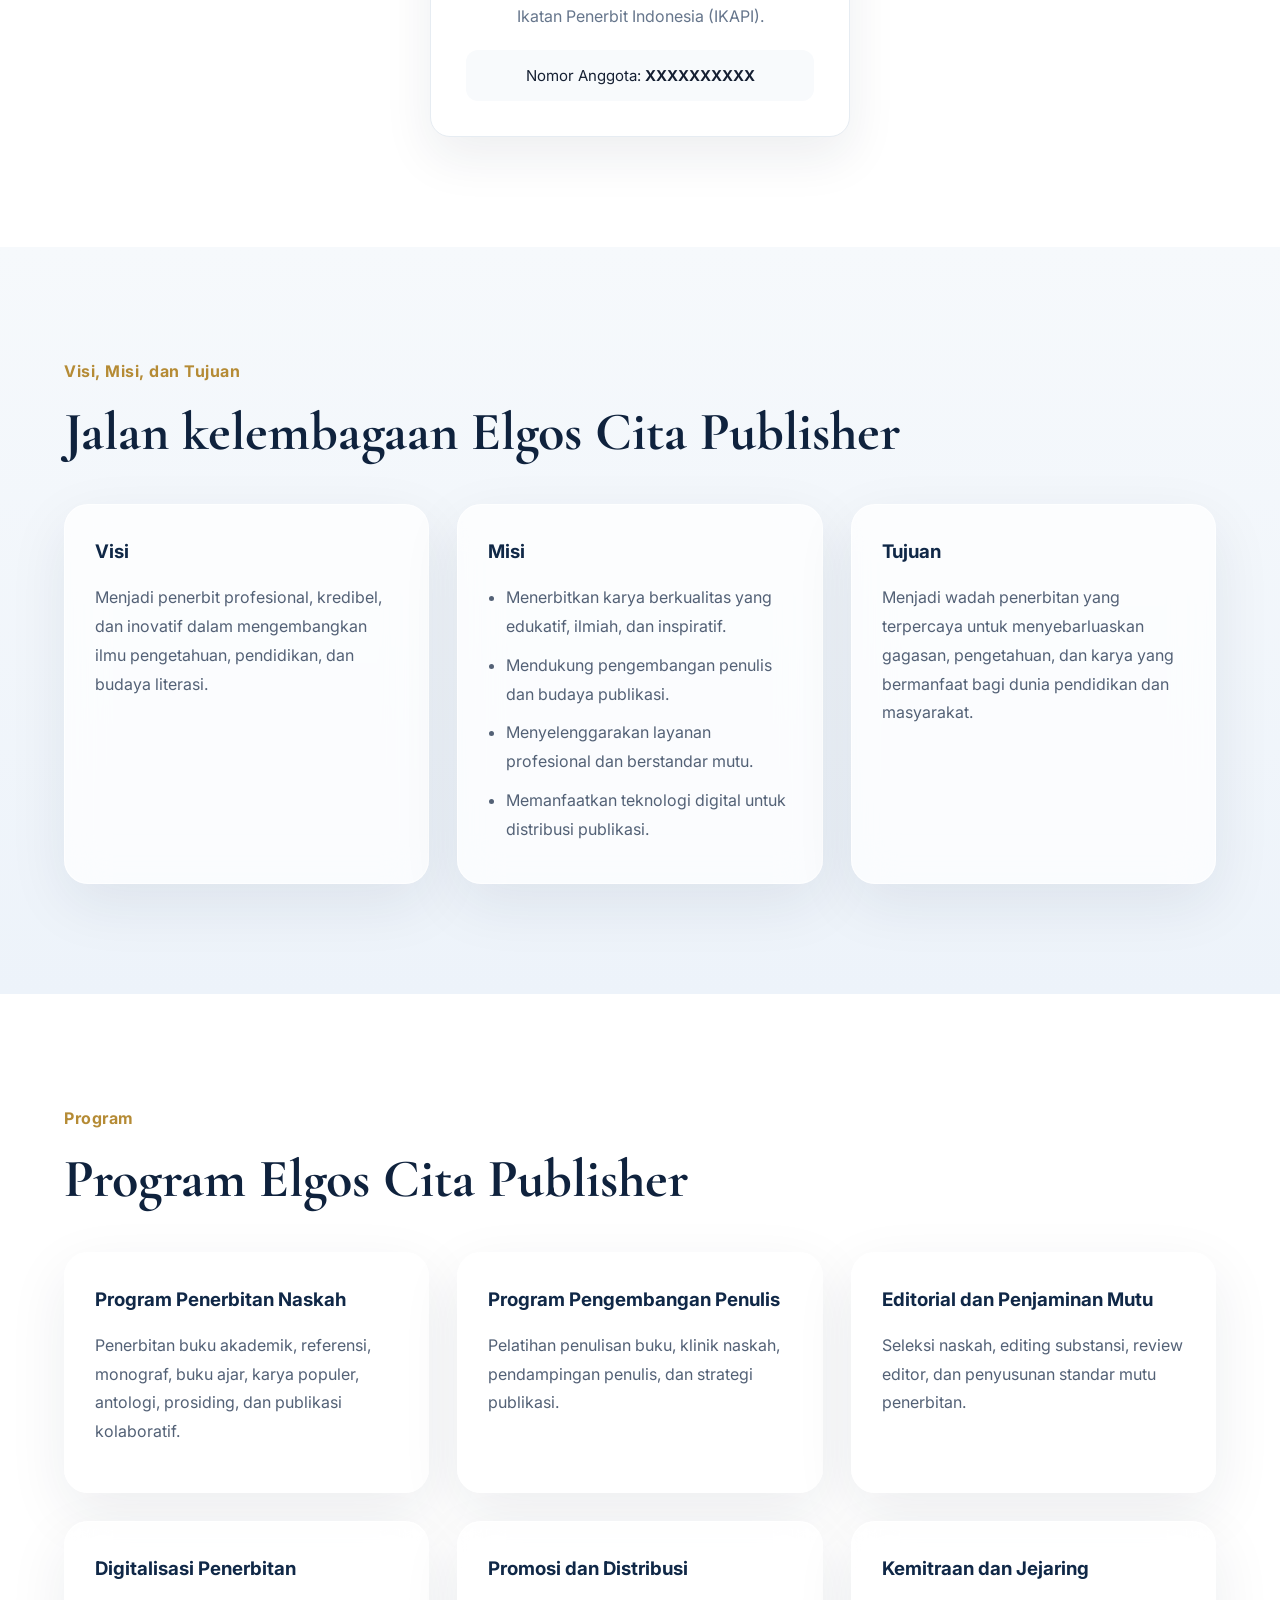
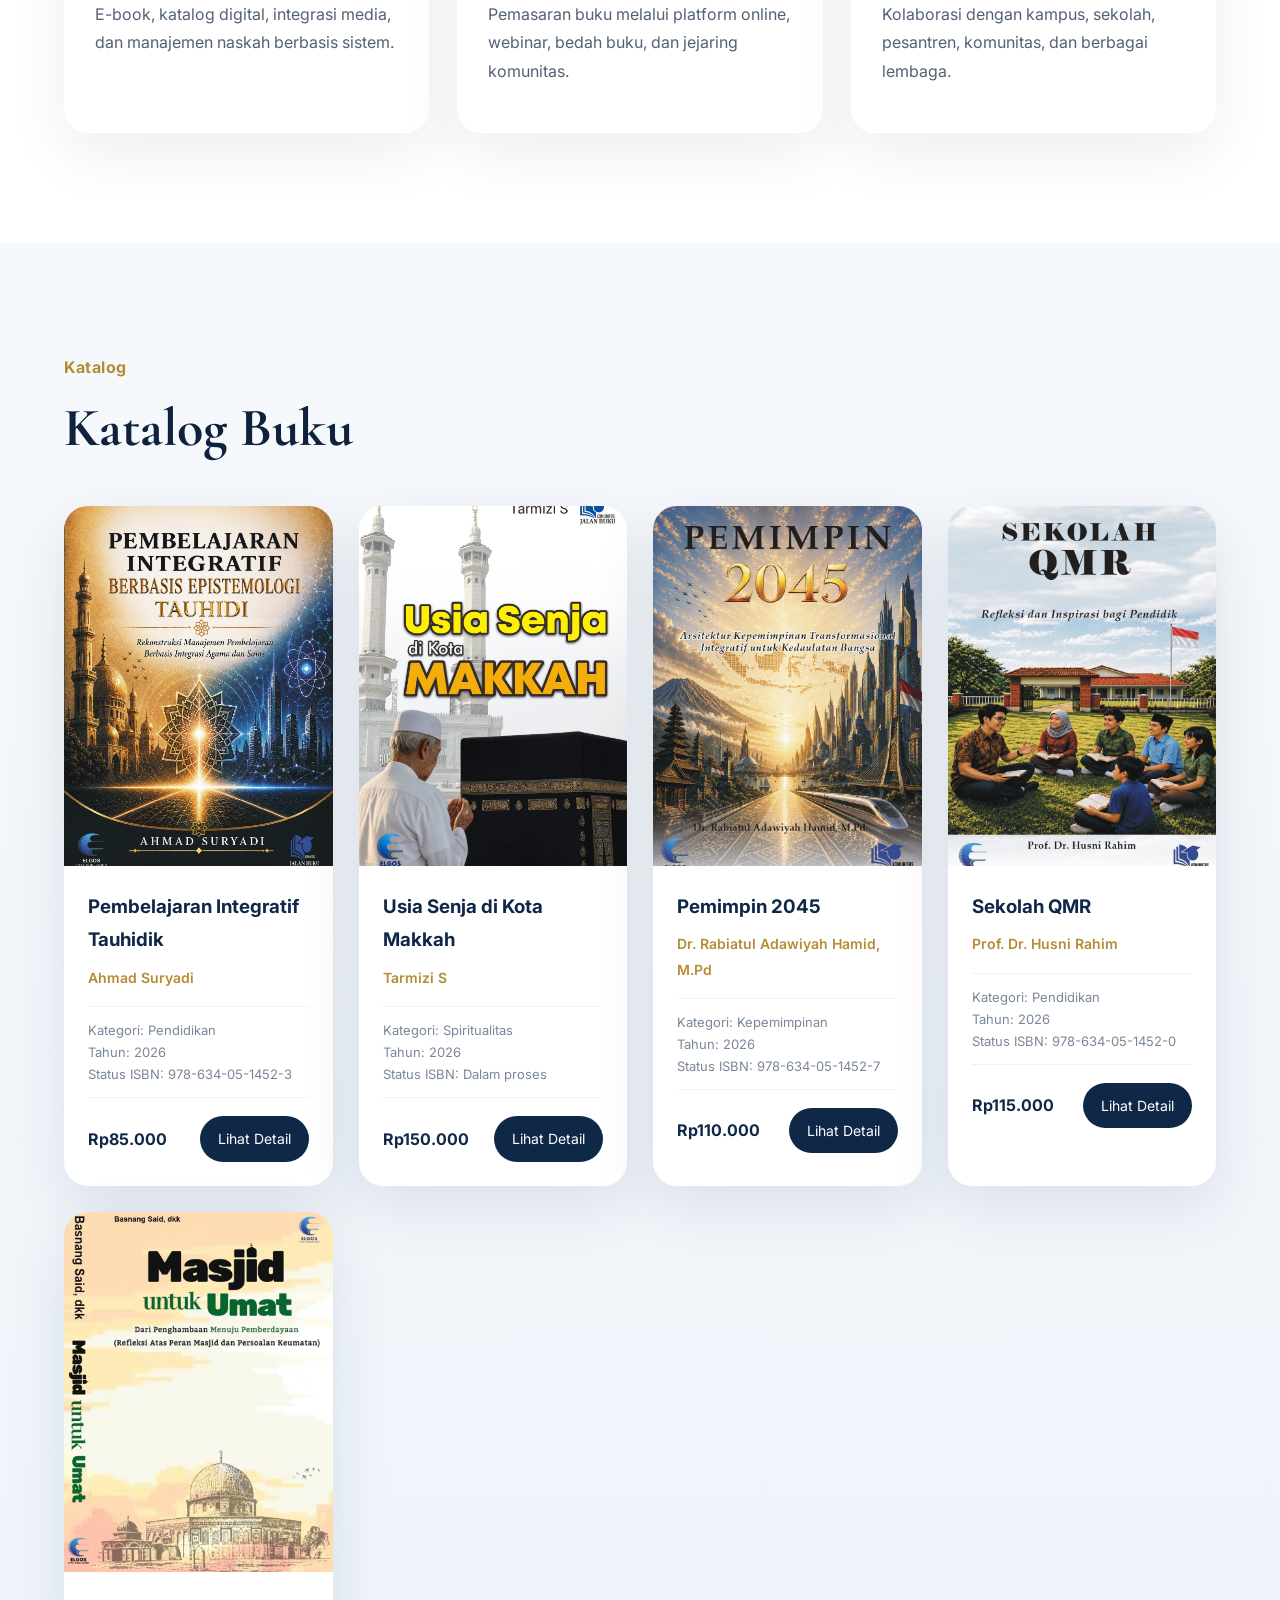
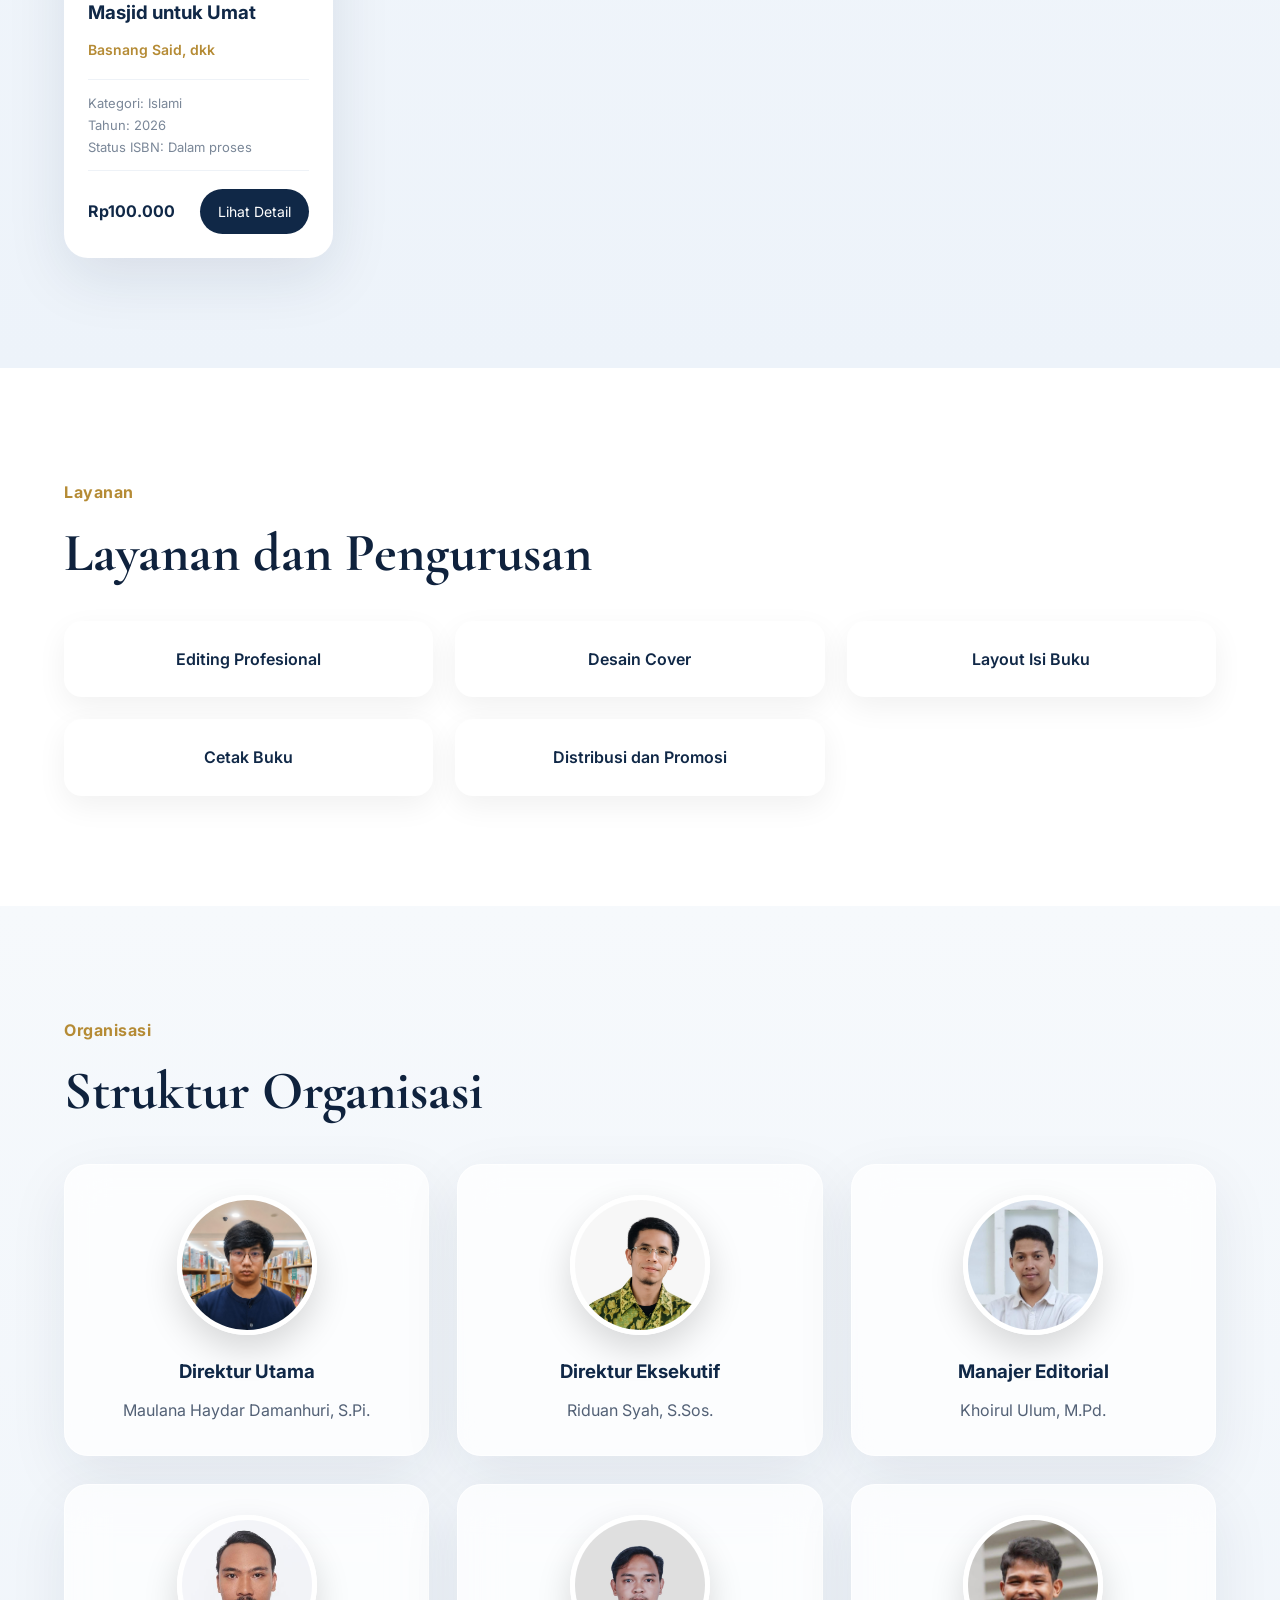
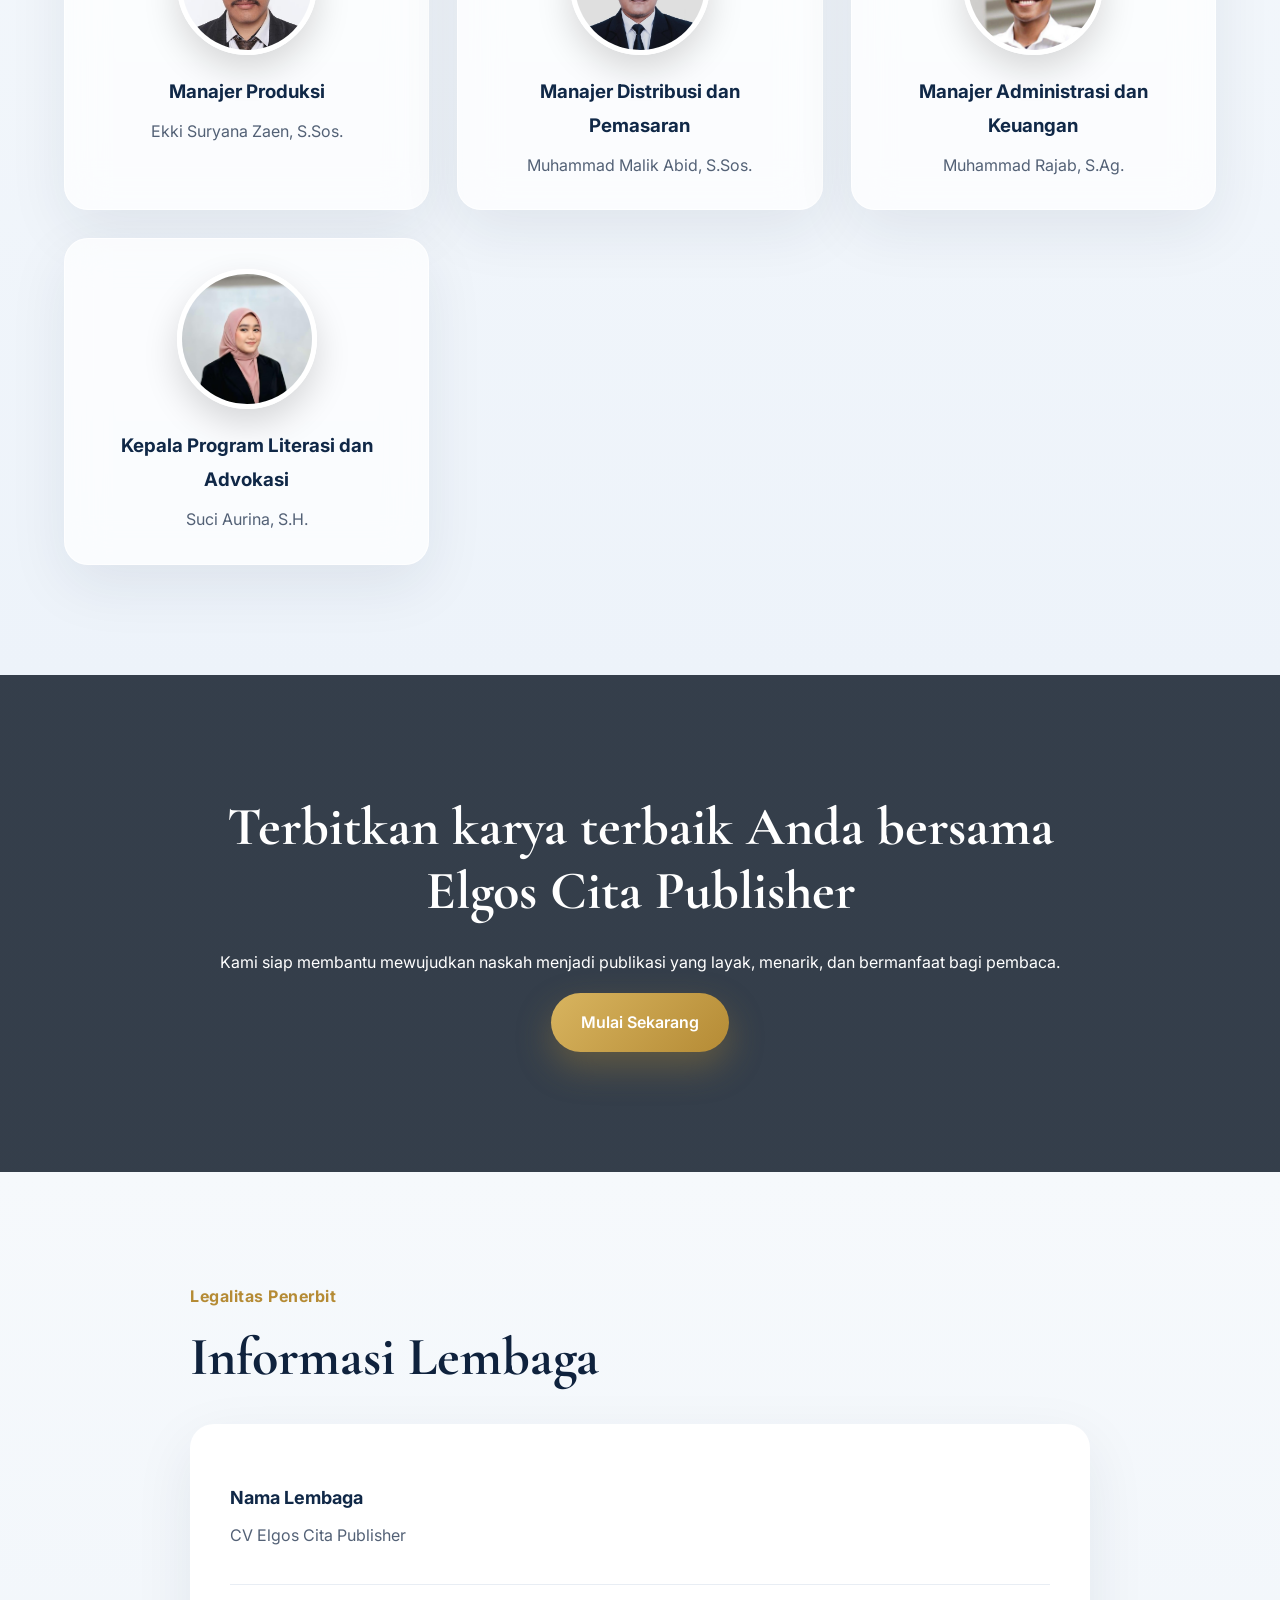
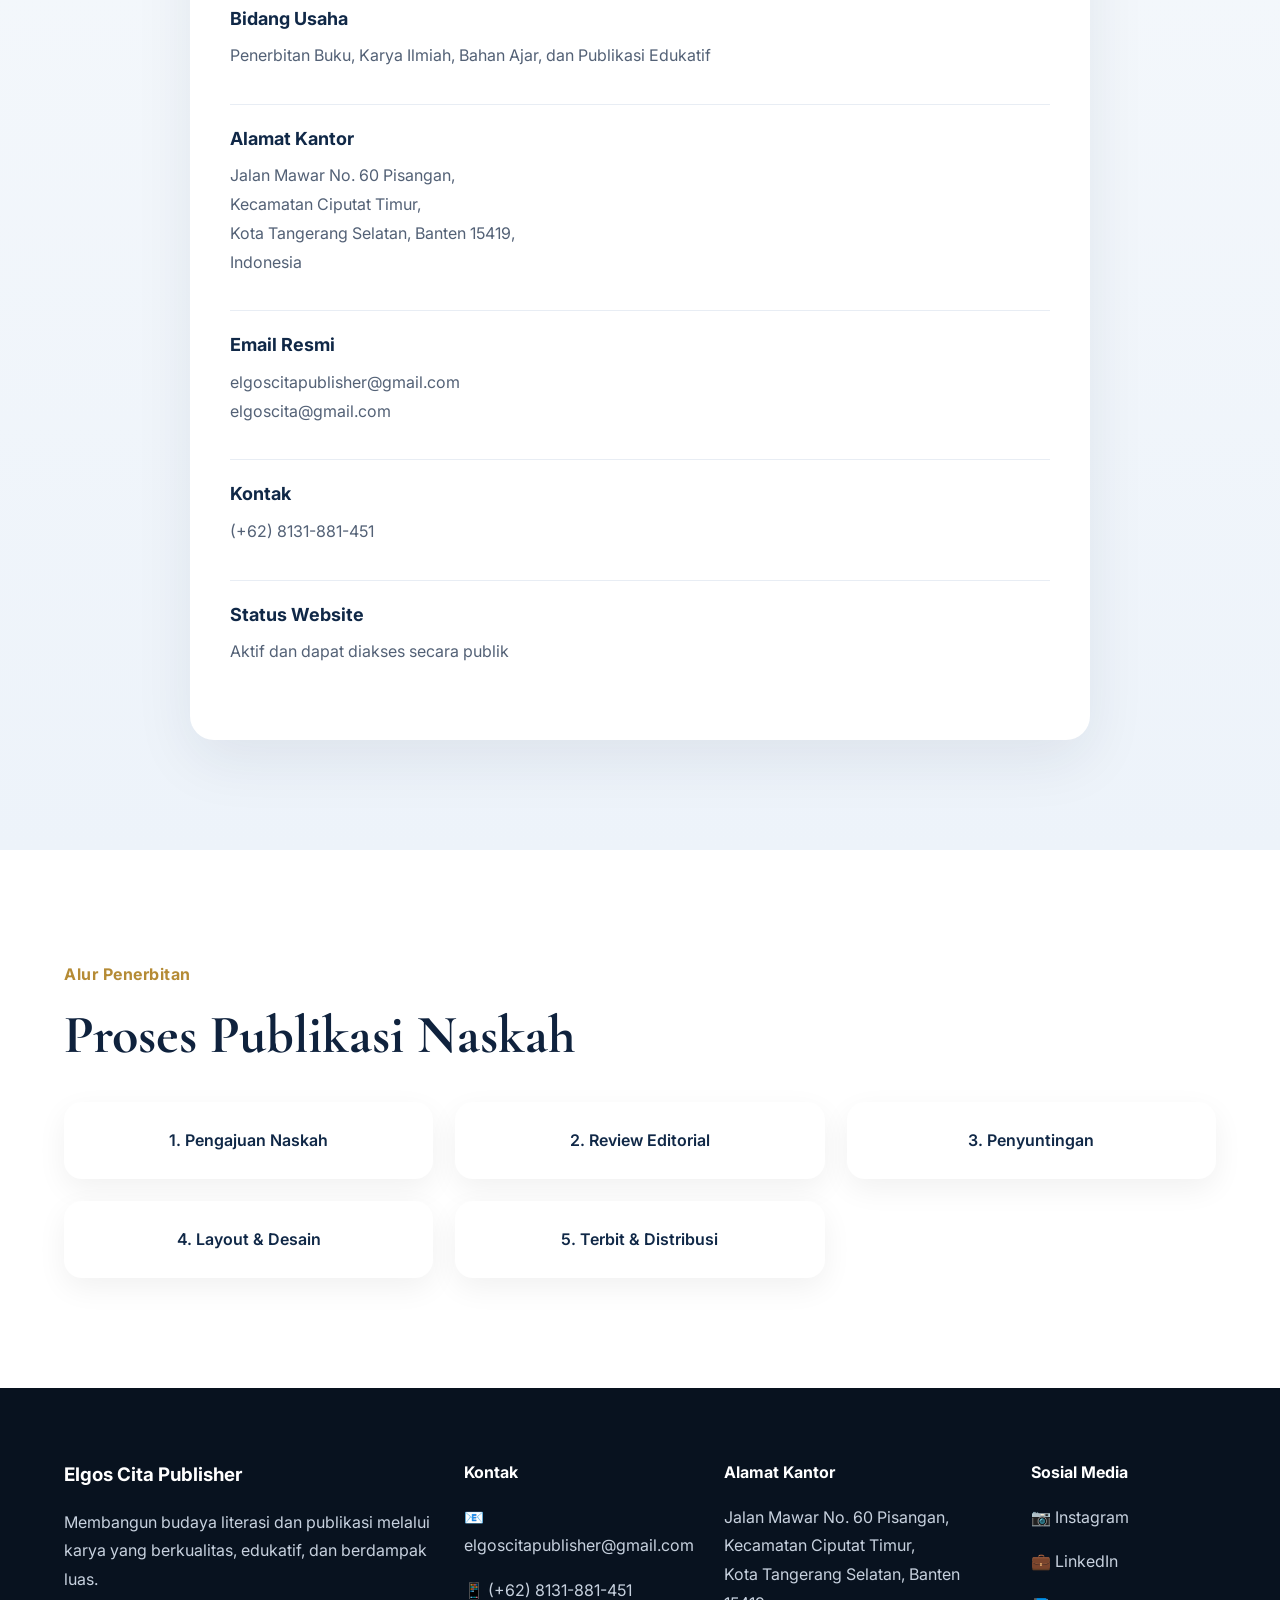
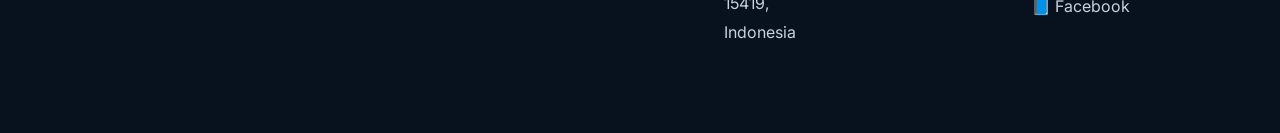
==== commit 51c07c0f: "add ikapi section and update website" ====
--- a/index.html
+++ b/index.html
@@ -78,6 +78,21 @@
         Dengan mengedepankan profesionalisme, mutu editorial, dan inovasi digital, Elgos Cita Publisher hadir sebagai mitra bagi akademisi, peneliti, guru, mahasiswa, penulis, dan komunitas dalam menerbitkan karya yang bernilai dan berdampak luas.
       </p>
     </div>
+
+    <div class="ikapi-card">
+      <img src="images/logo-ikapi.png" alt="Logo IKAPI" class="ikapi-logo">
+      <span class="ikapi-label">ANGGOTA RESMI</span>
+      <h3>Ikatan Penerbit Indonesia (IKAPI)</h3>
+      <p>
+        Elgos Cita Publisher merupakan anggota
+        Ikatan Penerbit Indonesia (IKAPI).
+      </p>
+    <div class="ikapi-number">
+        Nomor Anggota: <strong>XXXXXXXXXX</strong>
+    </div>
+
+</div>
+
   </section>
 
   <section class="section soft-bg">
@@ -217,6 +232,27 @@
           </div>
         </div>
 
+        <div class="book-card">
+          <a href="book5.html">
+            <img src="images/book5.jpg"></a>
+          <div class="book-info">
+            <h3>
+            <a href="book5.html">Masjid untuk Umat</a></h3>
+            <p class="author">Basnang Said, dkk</p>
+            <p class="book-meta">
+            Kategori: Islami<br>
+            Tahun: 2026<br>
+            Status ISBN: Dalam proses</p>
+          <div class="book-bottom">
+            <span>Rp100.000</span>
+            <a href="book5.html">Lihat Detail</a>
+          </div>
+          </div>
+        </div>
+
+
+
+
       </div>
     </div>
   </section>
@@ -245,7 +281,7 @@
         <div class="glass-card person-card">
           <img src="images/Haydar.jpg" alt="Maulana Haydar Damanhuri, S.Pi." class="person-photo">
           <h3>Direktur Utama</h3>
-          <p>Maulana Haydar, S.Pi.</p>
+          <p>Maulana Haydar Damanhuri, S.Pi.</p>
         </div>
         
         <div class="glass-card person-card">
--- a/style.css
+++ b/style.css
@@ -497,4 +497,54 @@
 
 .person-card p{
     margin:0;
-}+}
+
+/* =========================================
+   IKAPI
+========================================= */
+.ikapi-card{
+    max-width:420px;
+    margin:50px auto 0;
+    padding:35px;
+    background:#fff;
+    border-radius:20px;
+    text-align:center;
+    border:1px solid #e6ecf2;
+    box-shadow:0 20px 50px rgba(20,40,70,.08);
+}
+
+.ikapi-logo{
+    width:90px;
+    margin-bottom:18px;
+}
+
+.ikapi-label{
+    display:inline-block;
+    padding:6px 14px;
+    margin-bottom:15px;
+    border-radius:50px;
+    background:#f5f7fb;
+    color:#102847;
+    font-size:12px;
+    font-weight:700;
+    letter-spacing:1px;
+}
+
+.ikapi-card h3{
+    margin-bottom:12px;
+}
+
+.ikapi-card p{
+    margin-bottom:20px;
+    line-height:1.7;
+    color:#66768c;
+}
+
+.ikapi-number{
+    padding:12px;
+    border-radius:12px;
+    background:#f8fafc;
+    font-size:15px;
+}
+/* =========================================
+========================================= */
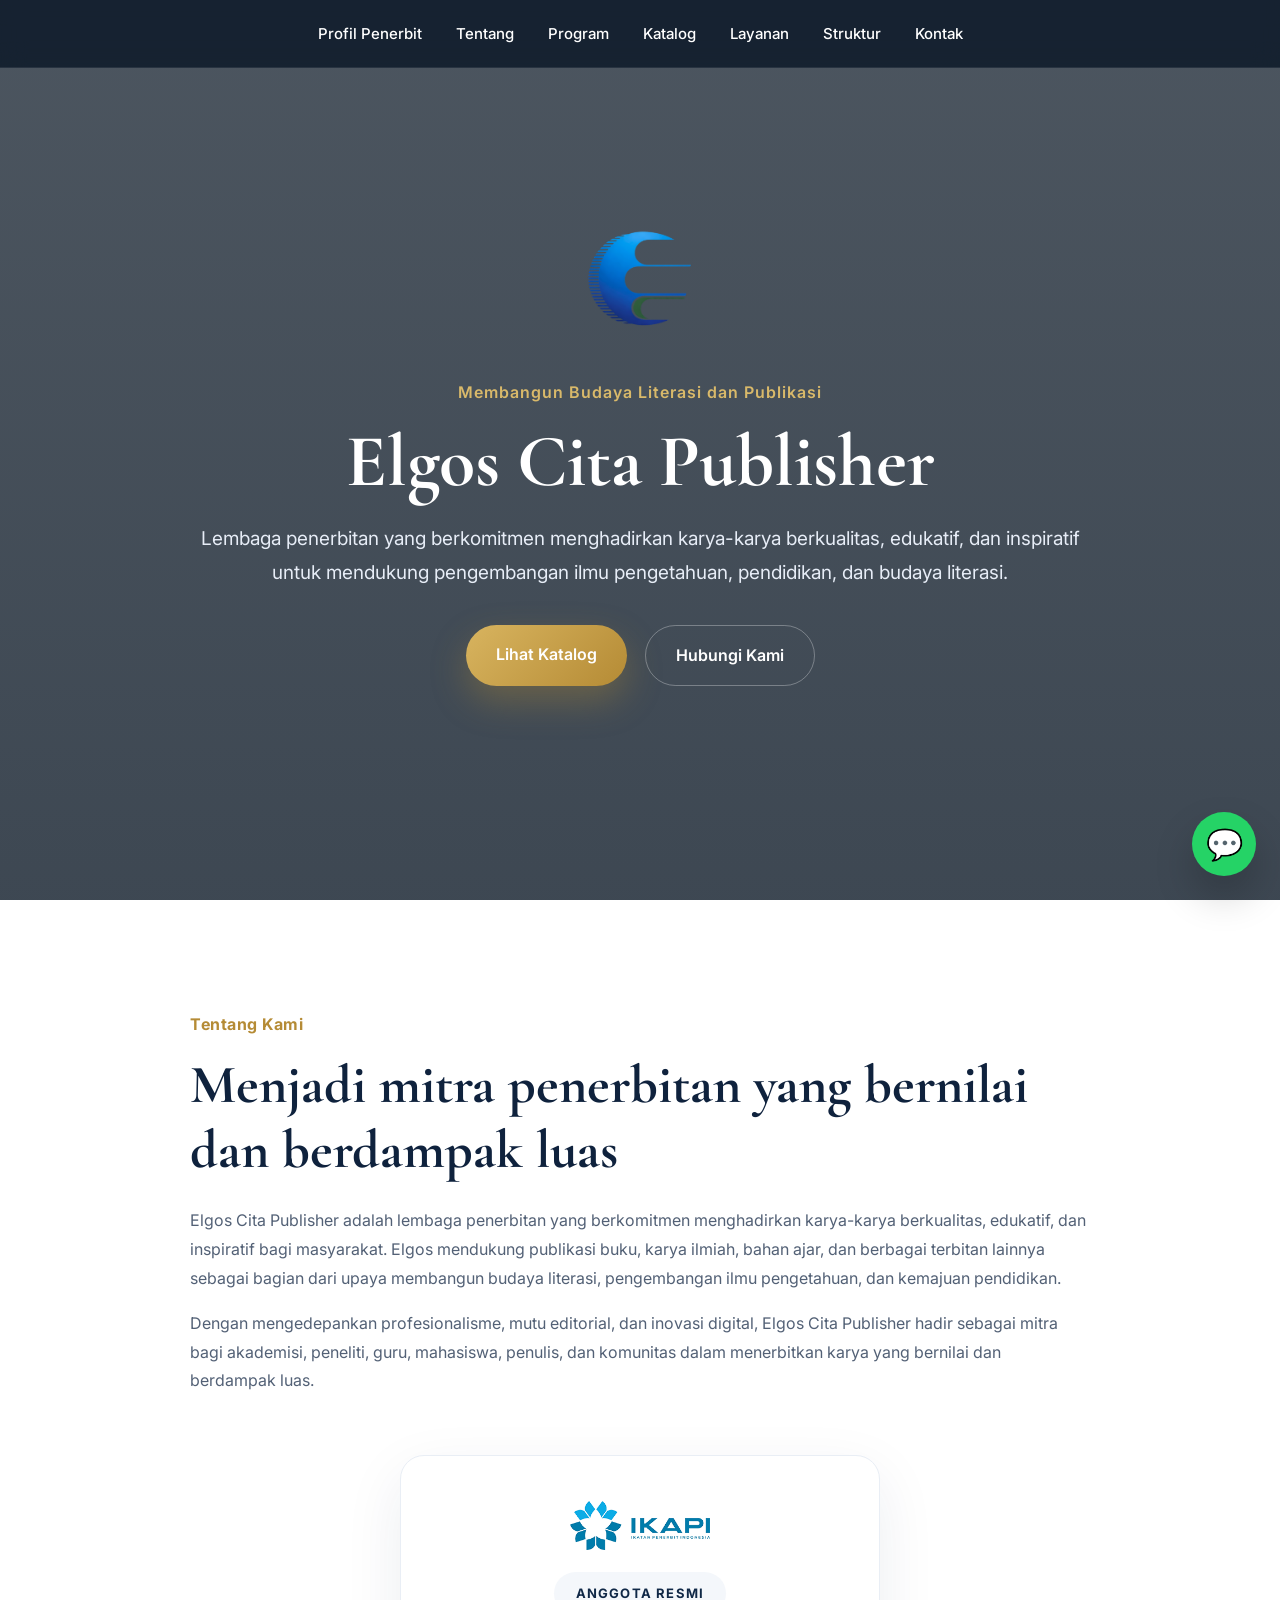
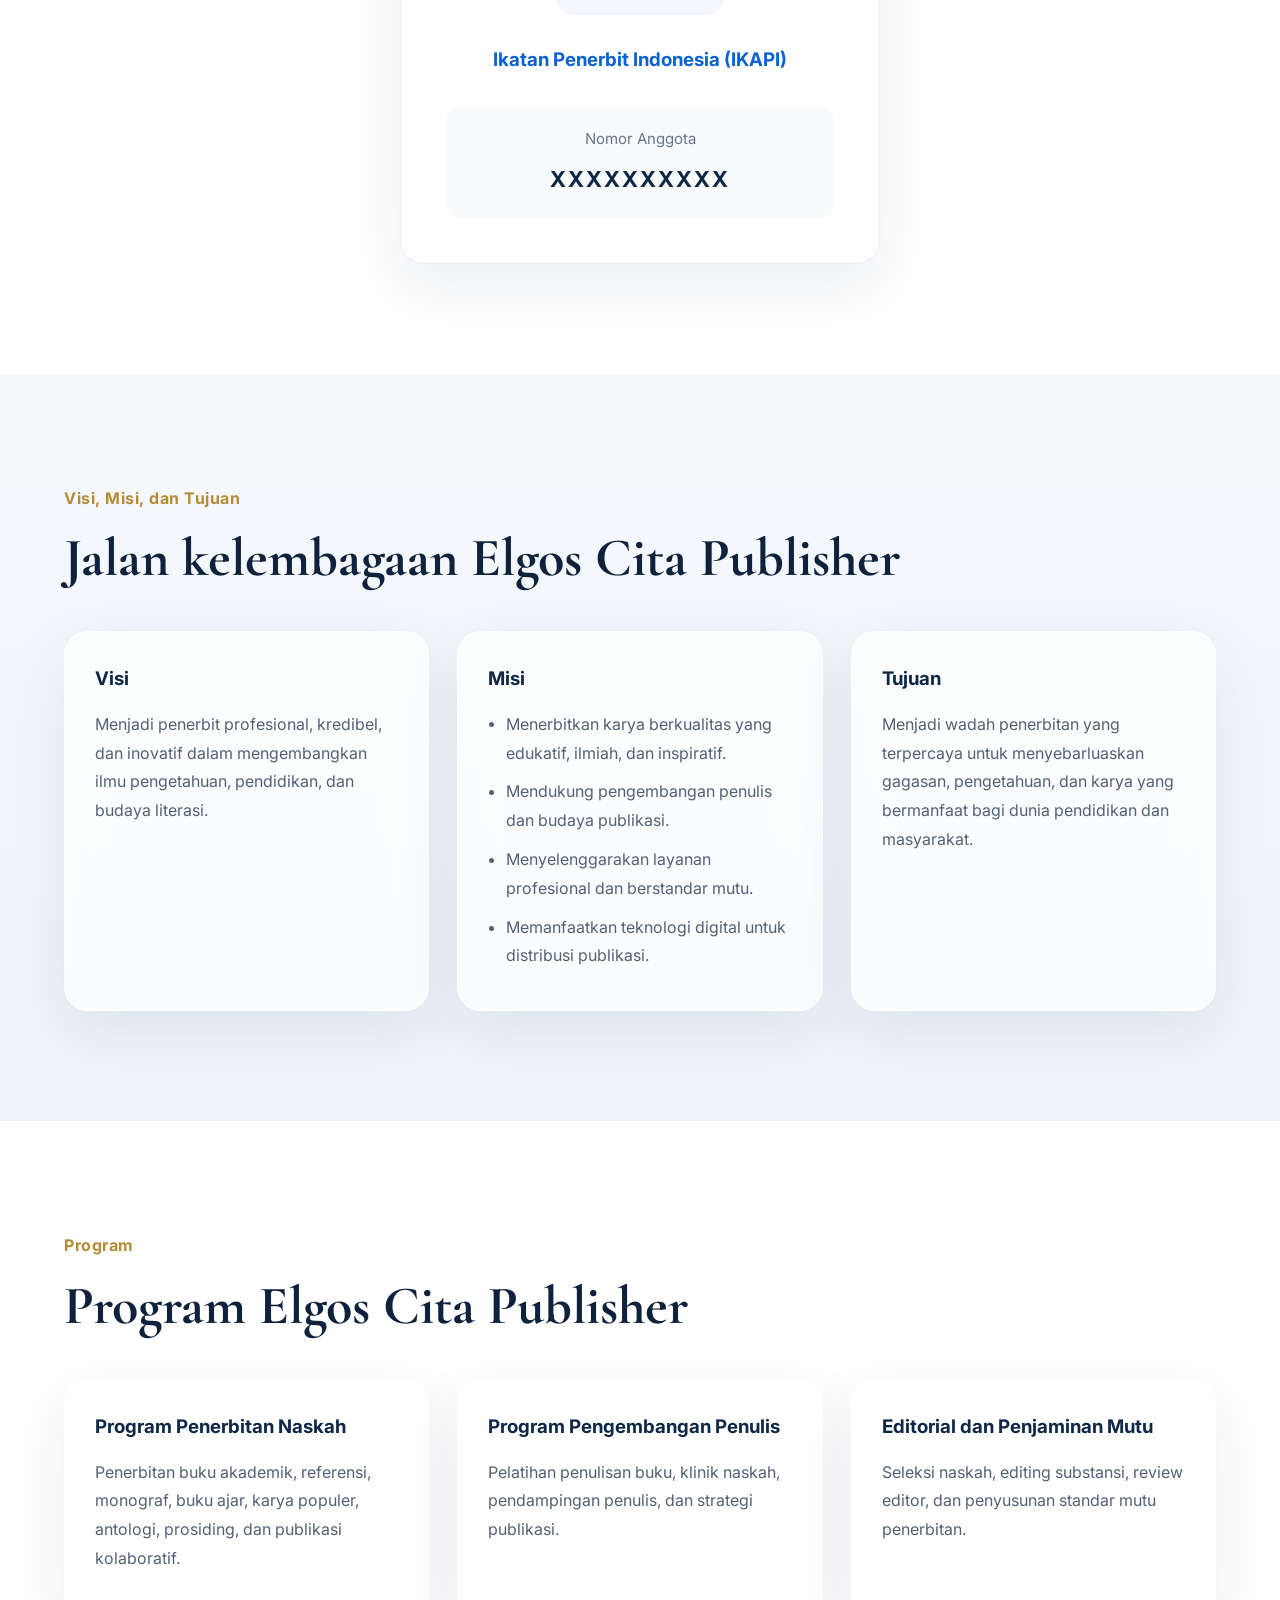
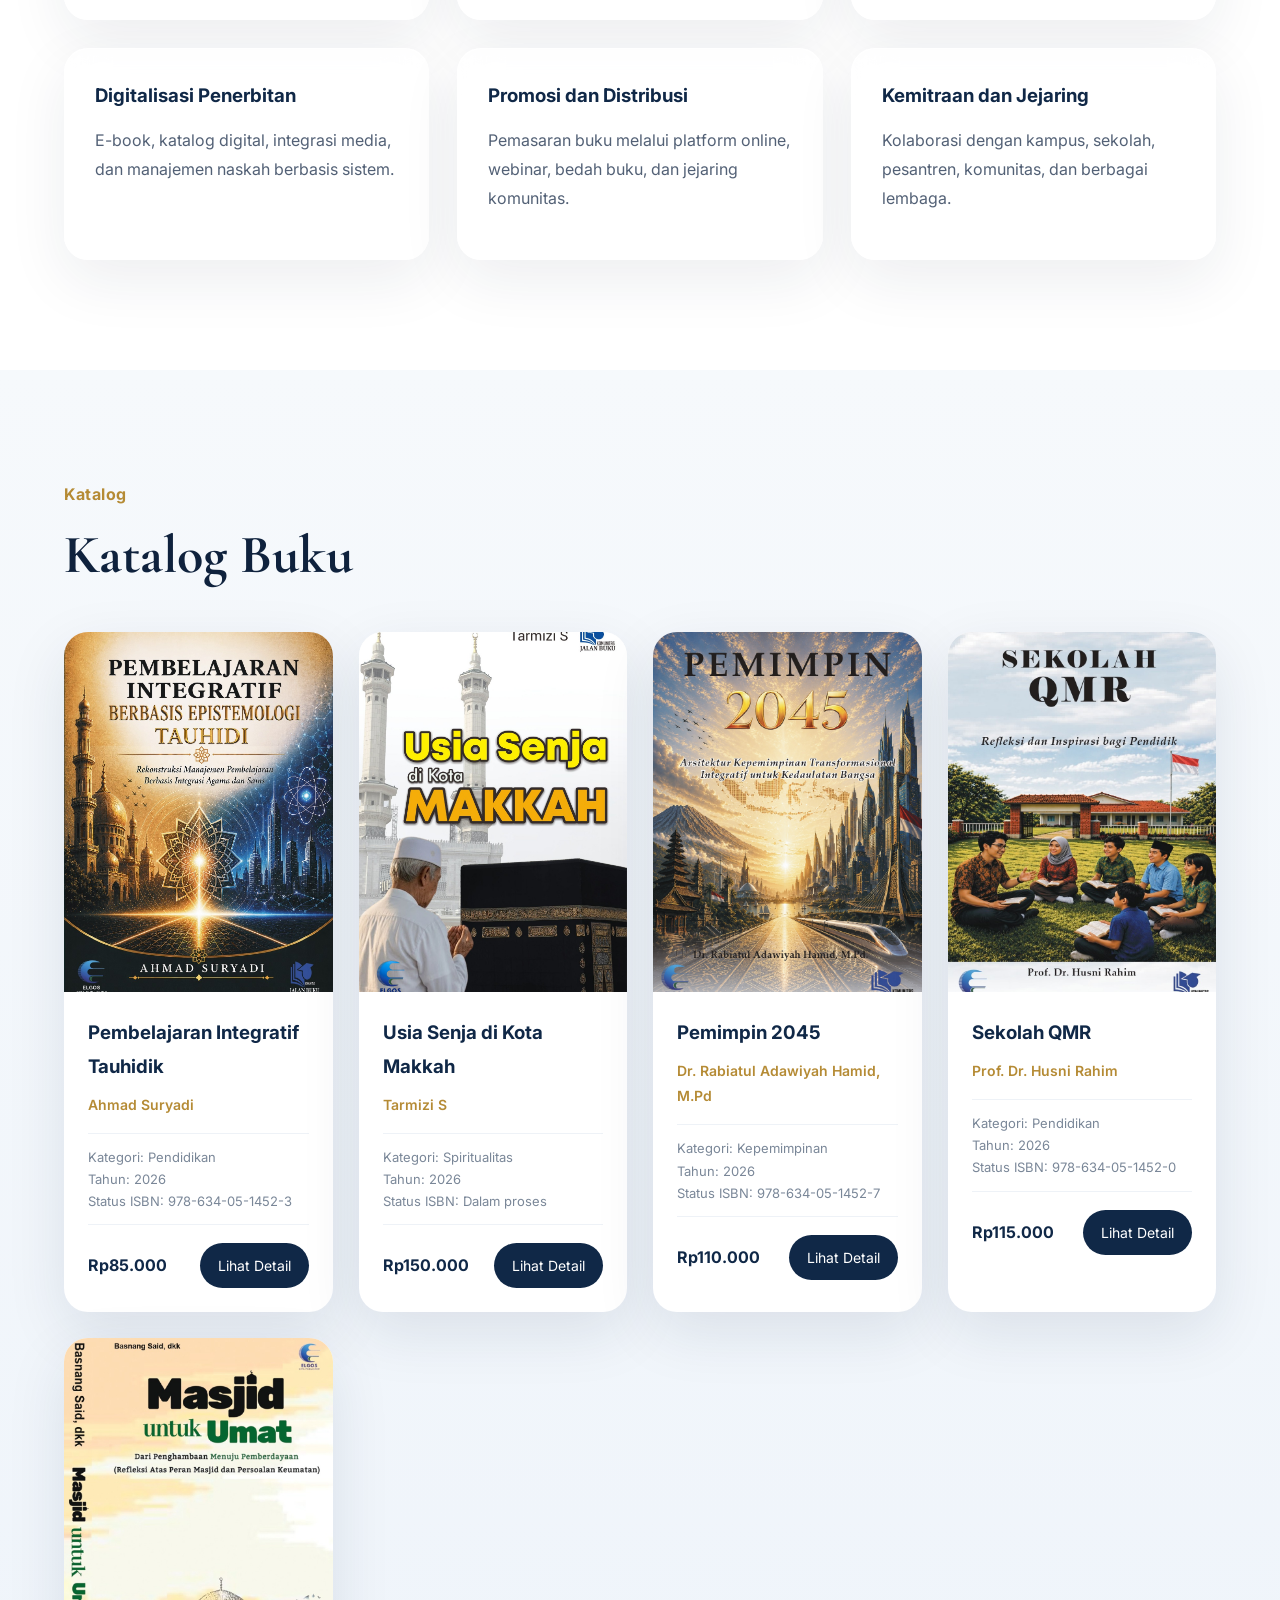
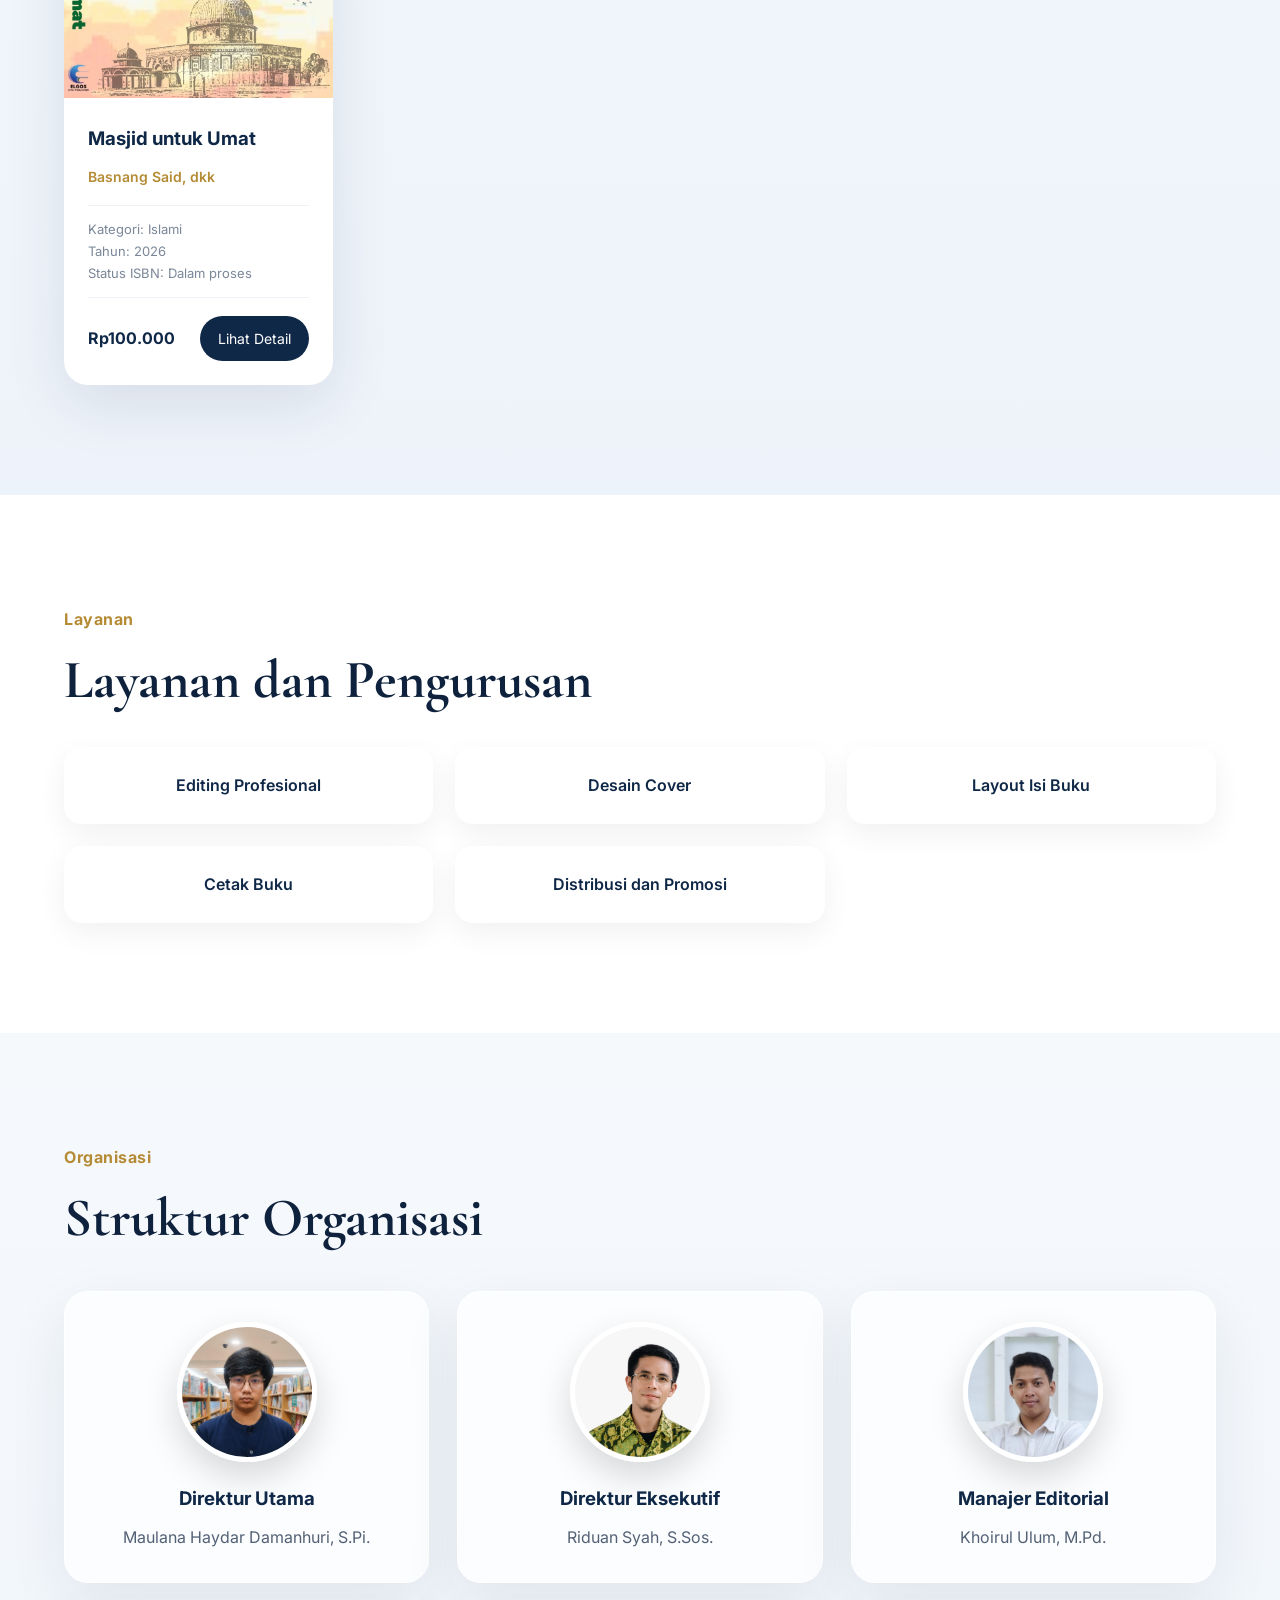
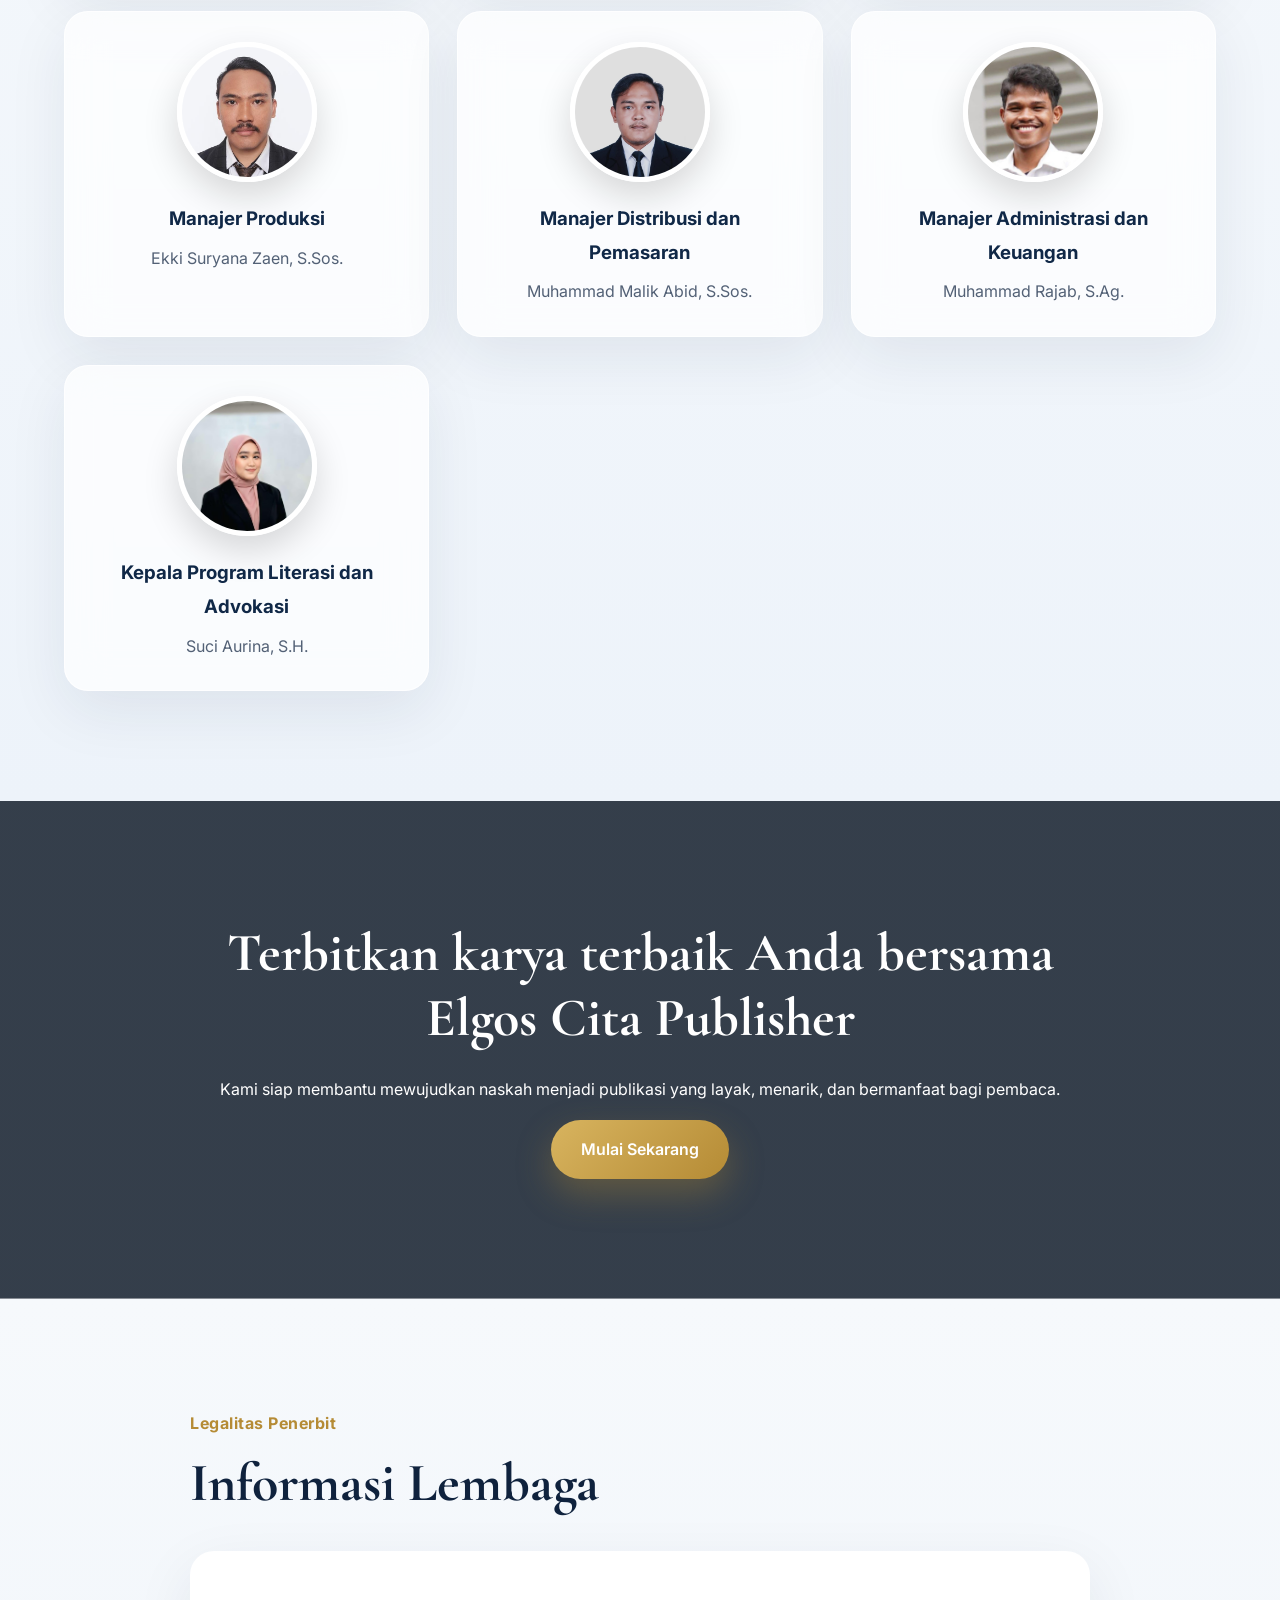
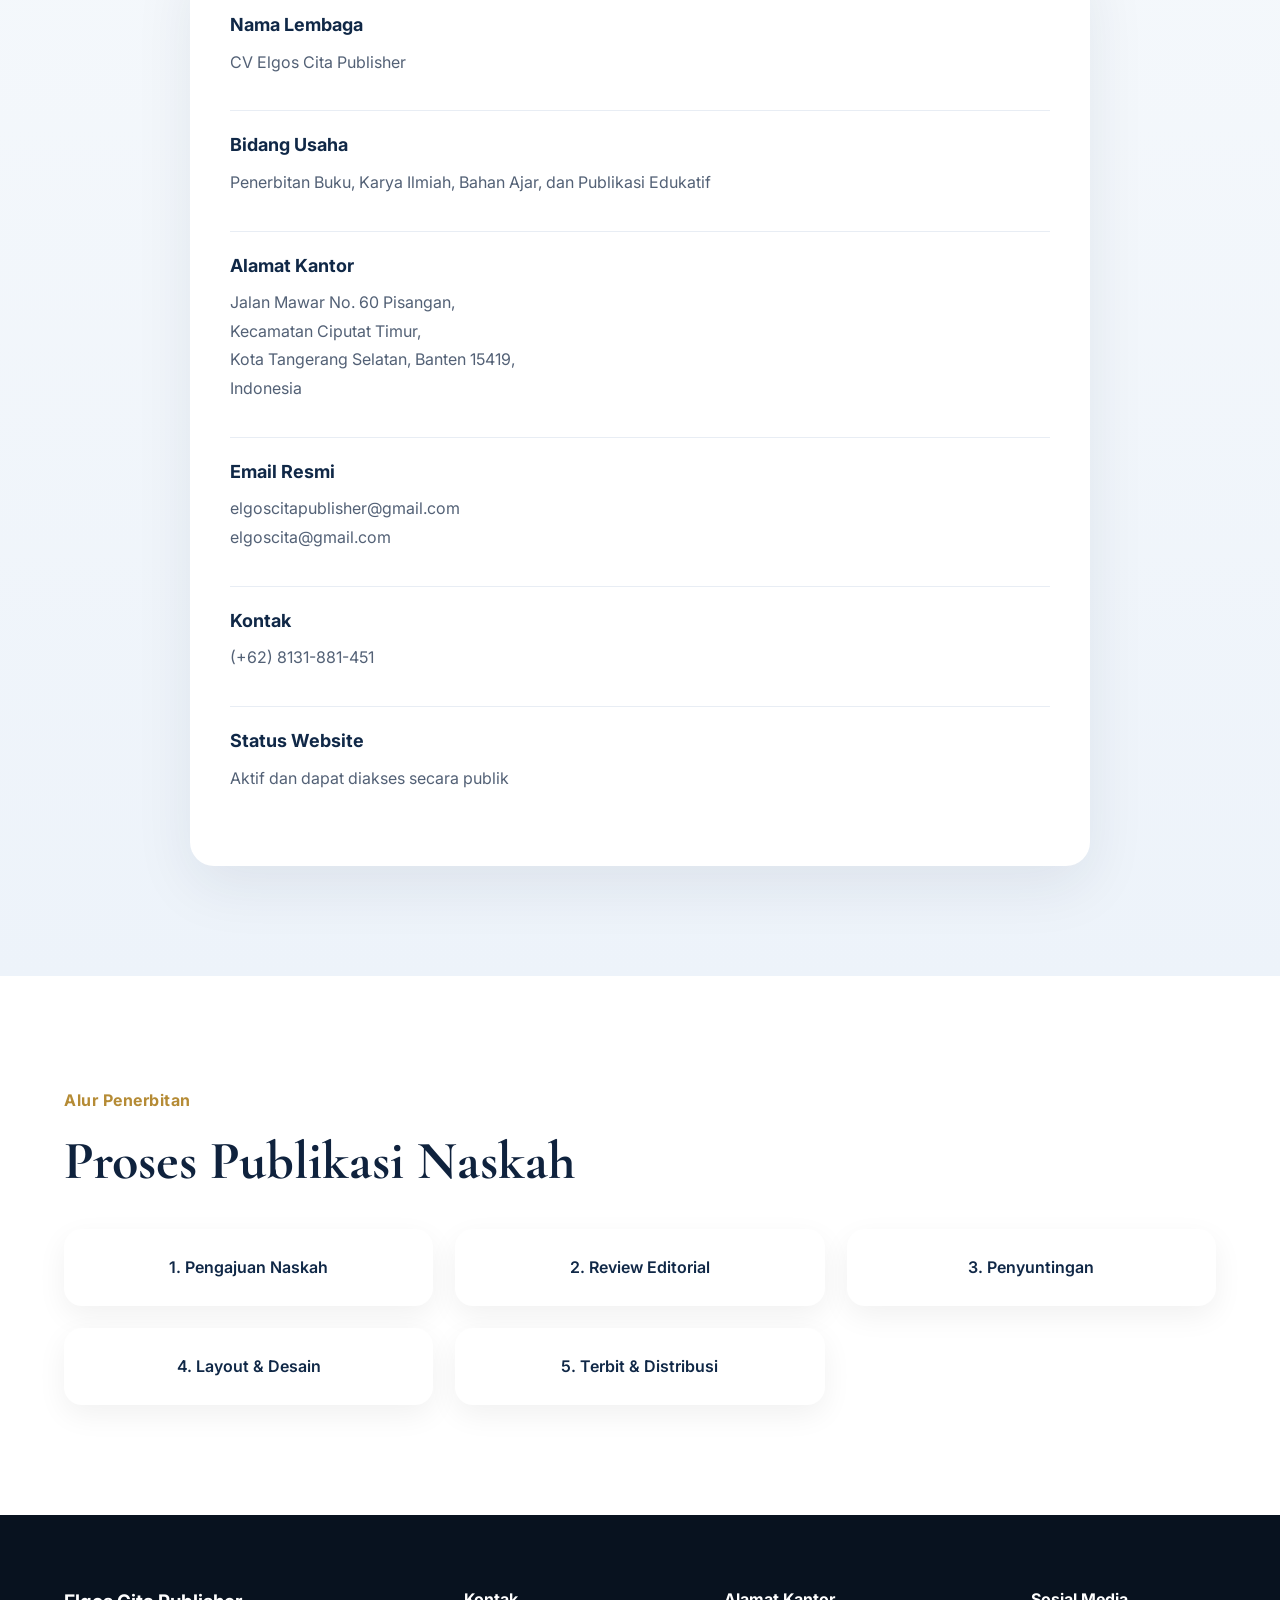
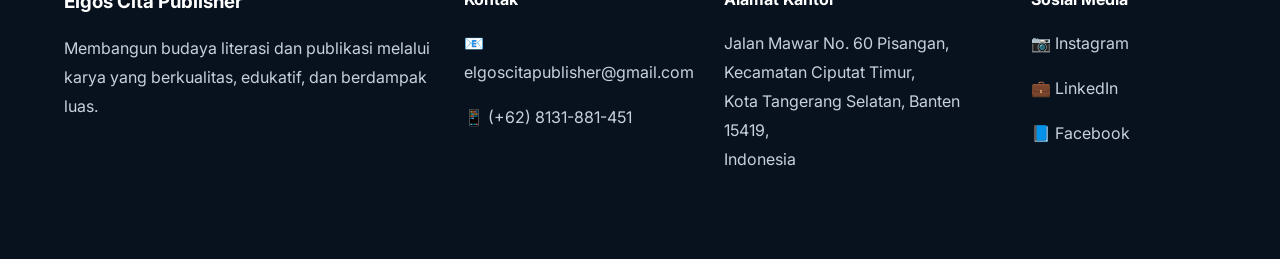
==== commit 11b54abc: "add ikapi section" ====
--- a/index.html
+++ b/index.html
@@ -80,15 +80,20 @@
     </div>
 
     <div class="ikapi-card">
-      <img src="images/logo-ikapi.png" alt="Logo IKAPI" class="ikapi-logo">
-      <span class="ikapi-label">ANGGOTA RESMI</span>
+      <img src="images/Logo Ikapi.png"
+        alt="Logo IKAPI"
+        class="ikapi-logo">
+      <span class="ikapi-label">
+        ANGGOTA RESMI
+      </span>
       <h3>Ikatan Penerbit Indonesia (IKAPI)</h3>
       <p>
-        Elgos Cita Publisher merupakan anggota
-        Ikatan Penerbit Indonesia (IKAPI).
       </p>
+
     <div class="ikapi-number">
-        Nomor Anggota: <strong>XXXXXXXXXX</strong>
+        Nomor Anggota<br>
+        <strong>XXXXXXXXXX</strong>
+    </div>
     </div>
 
 </div>
--- a/style.css
+++ b/style.css
@@ -502,49 +502,68 @@
 /* =========================================
    IKAPI
 ========================================= */
+
 .ikapi-card{
-    max-width:420px;
-    margin:50px auto 0;
-    padding:35px;
+    max-width:480px;
+    margin:60px auto 0;
+    padding:45px;
     background:#fff;
-    border-radius:20px;
+    border-radius:24px;
     text-align:center;
-    border:1px solid #e6ecf2;
-    box-shadow:0 20px 50px rgba(20,40,70,.08);
+    border:1px solid #e9eef5;
+    box-shadow:0 20px 60px rgba(16,40,71,.08);
+    transition:.3s;
+}
+
+.ikapi-card:hover{
+    transform:translateY(-6px);
+    box-shadow:0 30px 80px rgba(16,40,71,.12);
 }
 
 .ikapi-logo{
-    width:90px;
-    margin-bottom:18px;
+    width:140px;
+    display:block;
+    margin:0 auto 22px;
 }
 
 .ikapi-label{
     display:inline-block;
-    padding:6px 14px;
-    margin-bottom:15px;
-    border-radius:50px;
-    background:#f5f7fb;
+    padding:10px 22px;
+    margin-bottom:28px;
+    border-radius:999px;
+    background:#f4f7fb;
     color:#102847;
-    font-size:12px;
+    font-size:13px;
     font-weight:700;
-    letter-spacing:1px;
+    letter-spacing:1.2px;
 }
 
 .ikapi-card h3{
-    margin-bottom:12px;
+    margin-bottom:18px;
+    color:#0961d4;
 }
 
 .ikapi-card p{
-    margin-bottom:20px;
-    line-height:1.7;
+    margin-bottom:30px;
     color:#66768c;
+    line-height:1.8;
+    font-size:17px;
 }
 
 .ikapi-number{
-    padding:12px;
-    border-radius:12px;
     background:#f8fafc;
+    padding:18px;
+    border-radius:14px;
     font-size:15px;
+    color:#66768c;
+}
+
+.ikapi-number strong{
+    display:block;
+    margin-top:8px;
+    font-size:22px;
+    color:#102847;
+    letter-spacing:2px;
 }
 /* =========================================
-========================================= */
+========================================= */
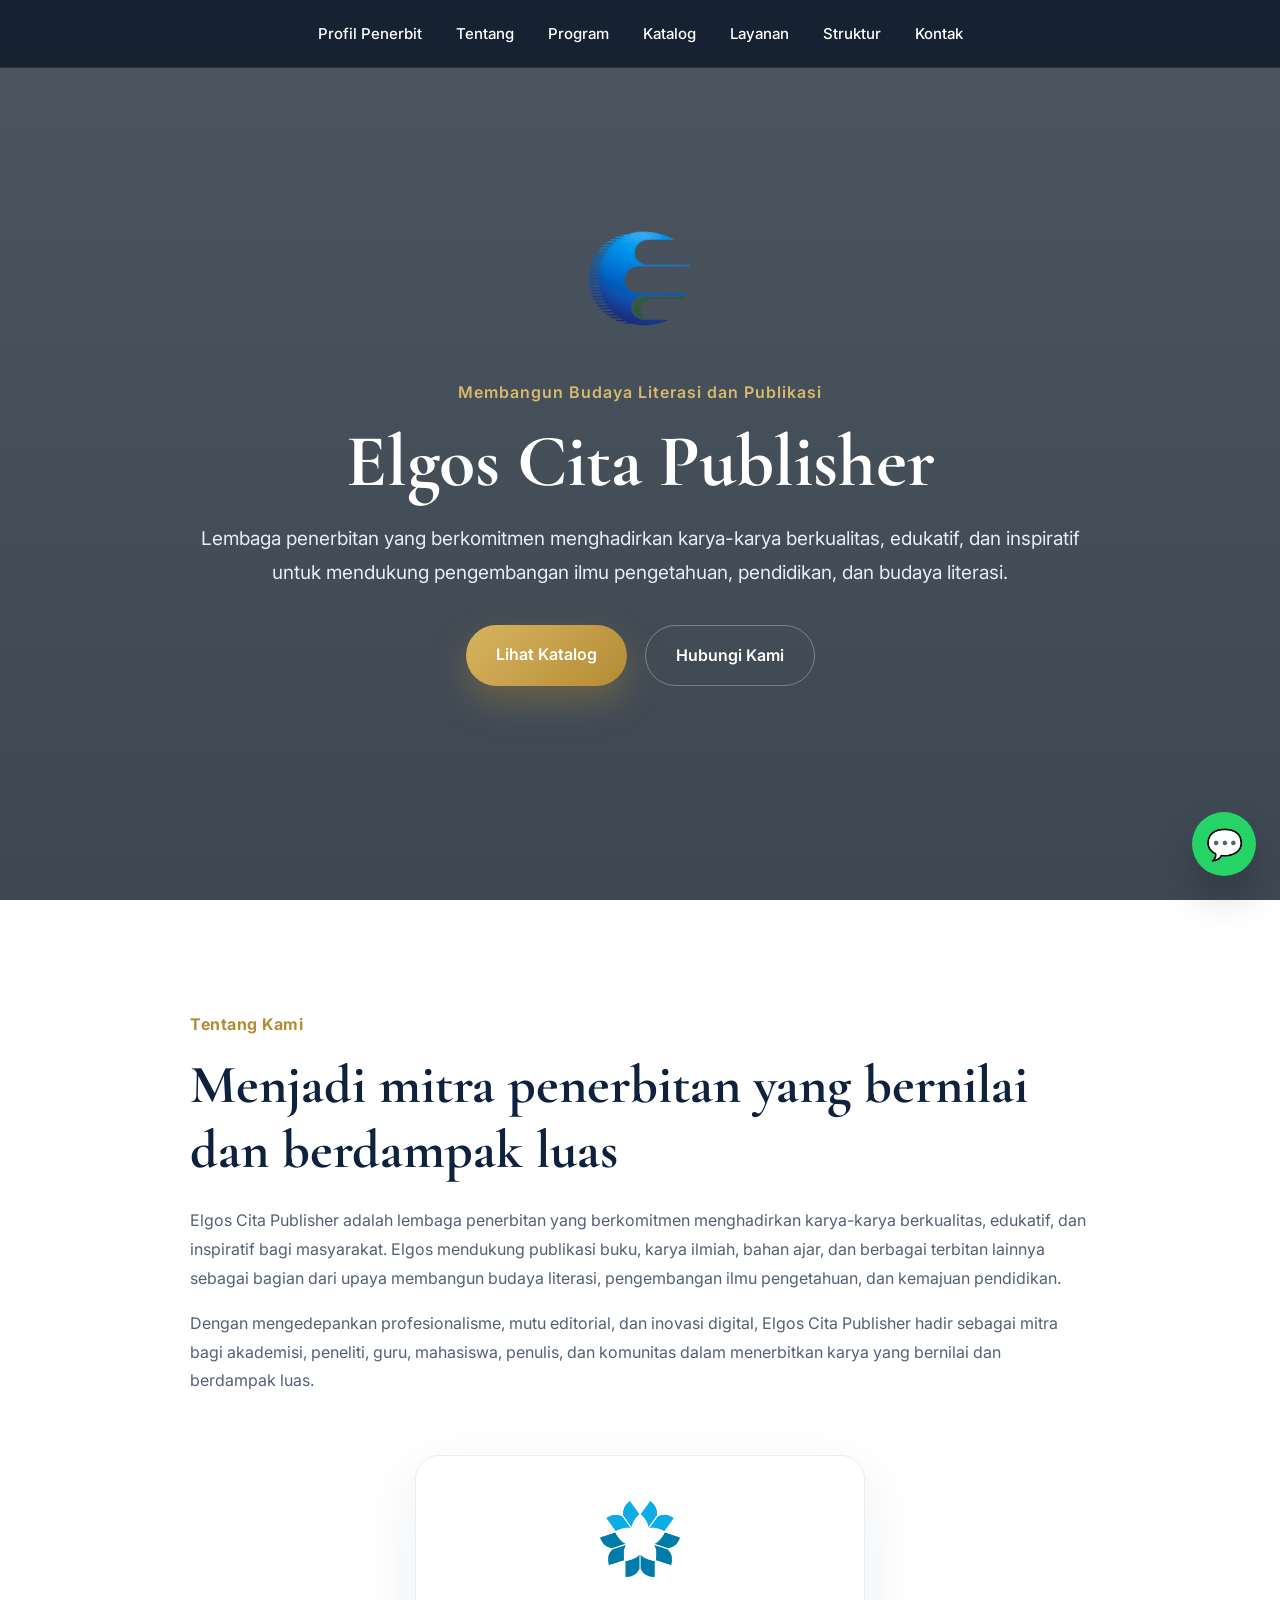
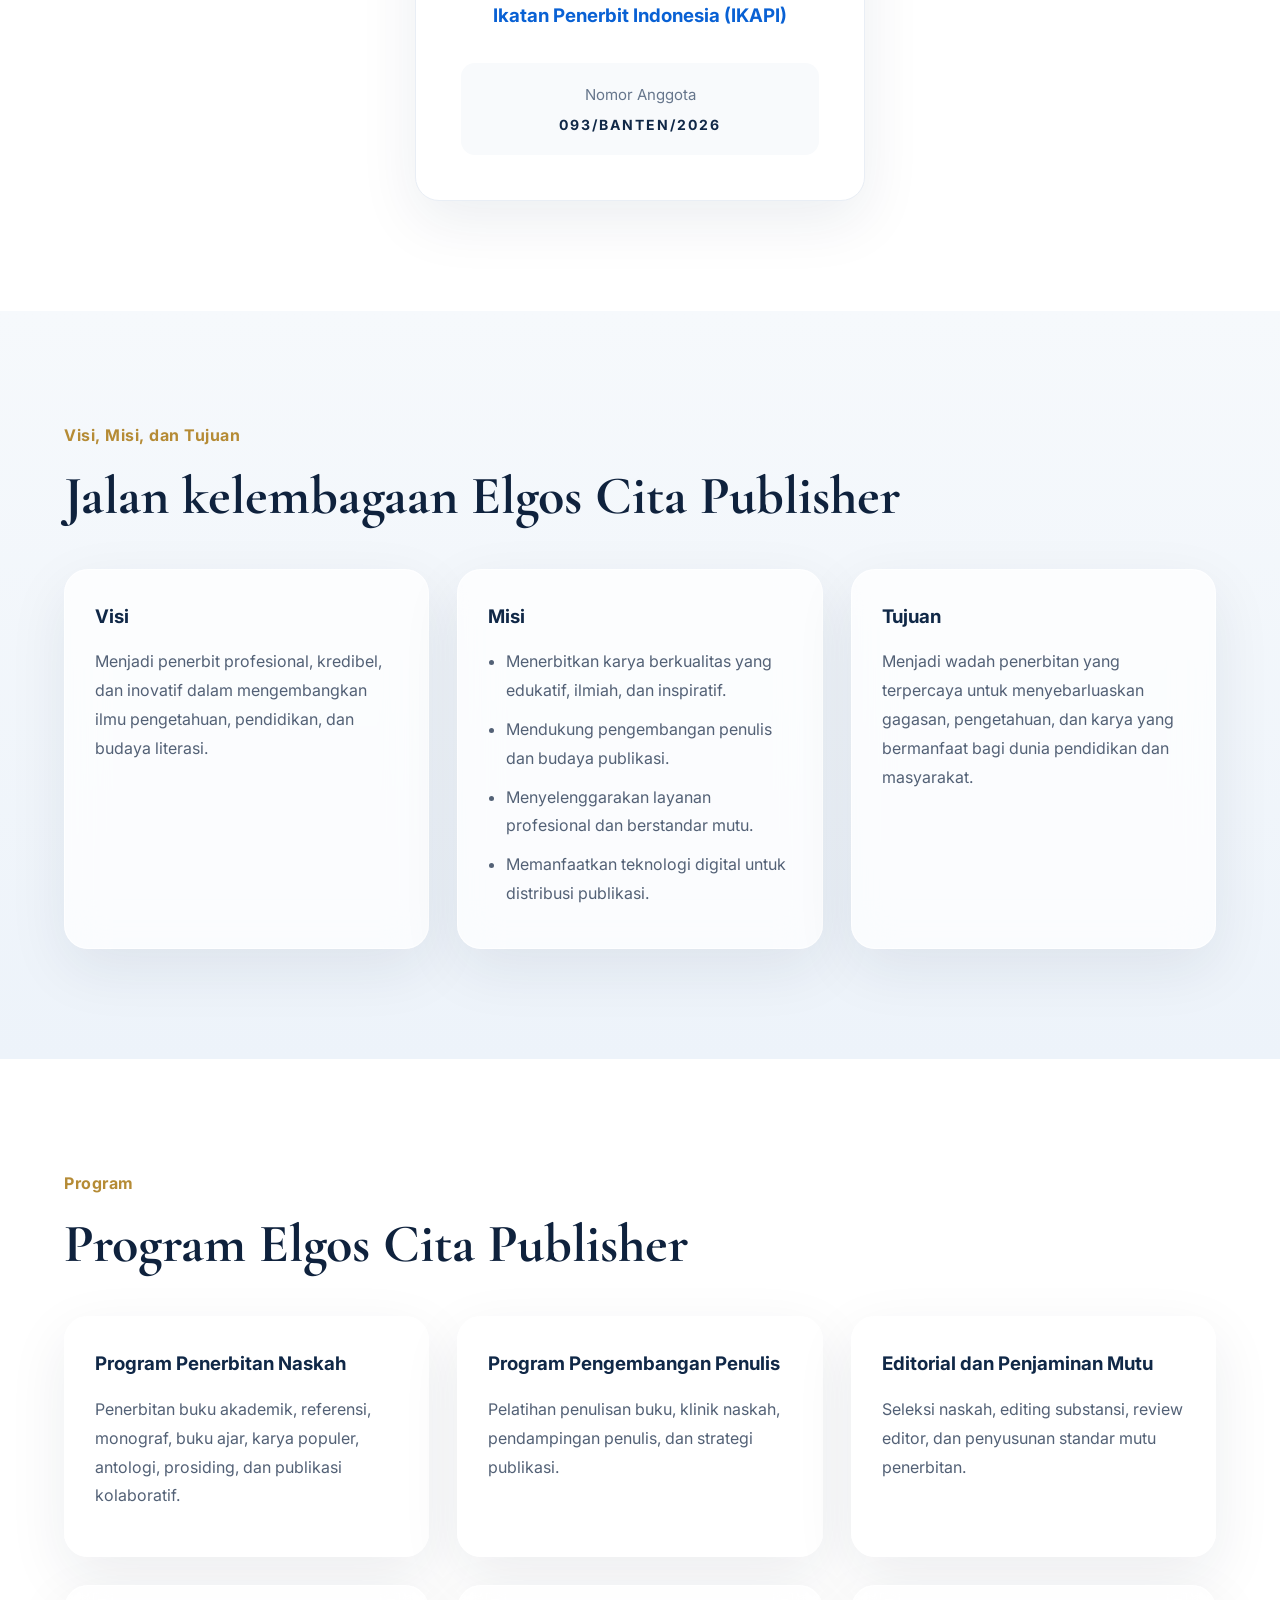
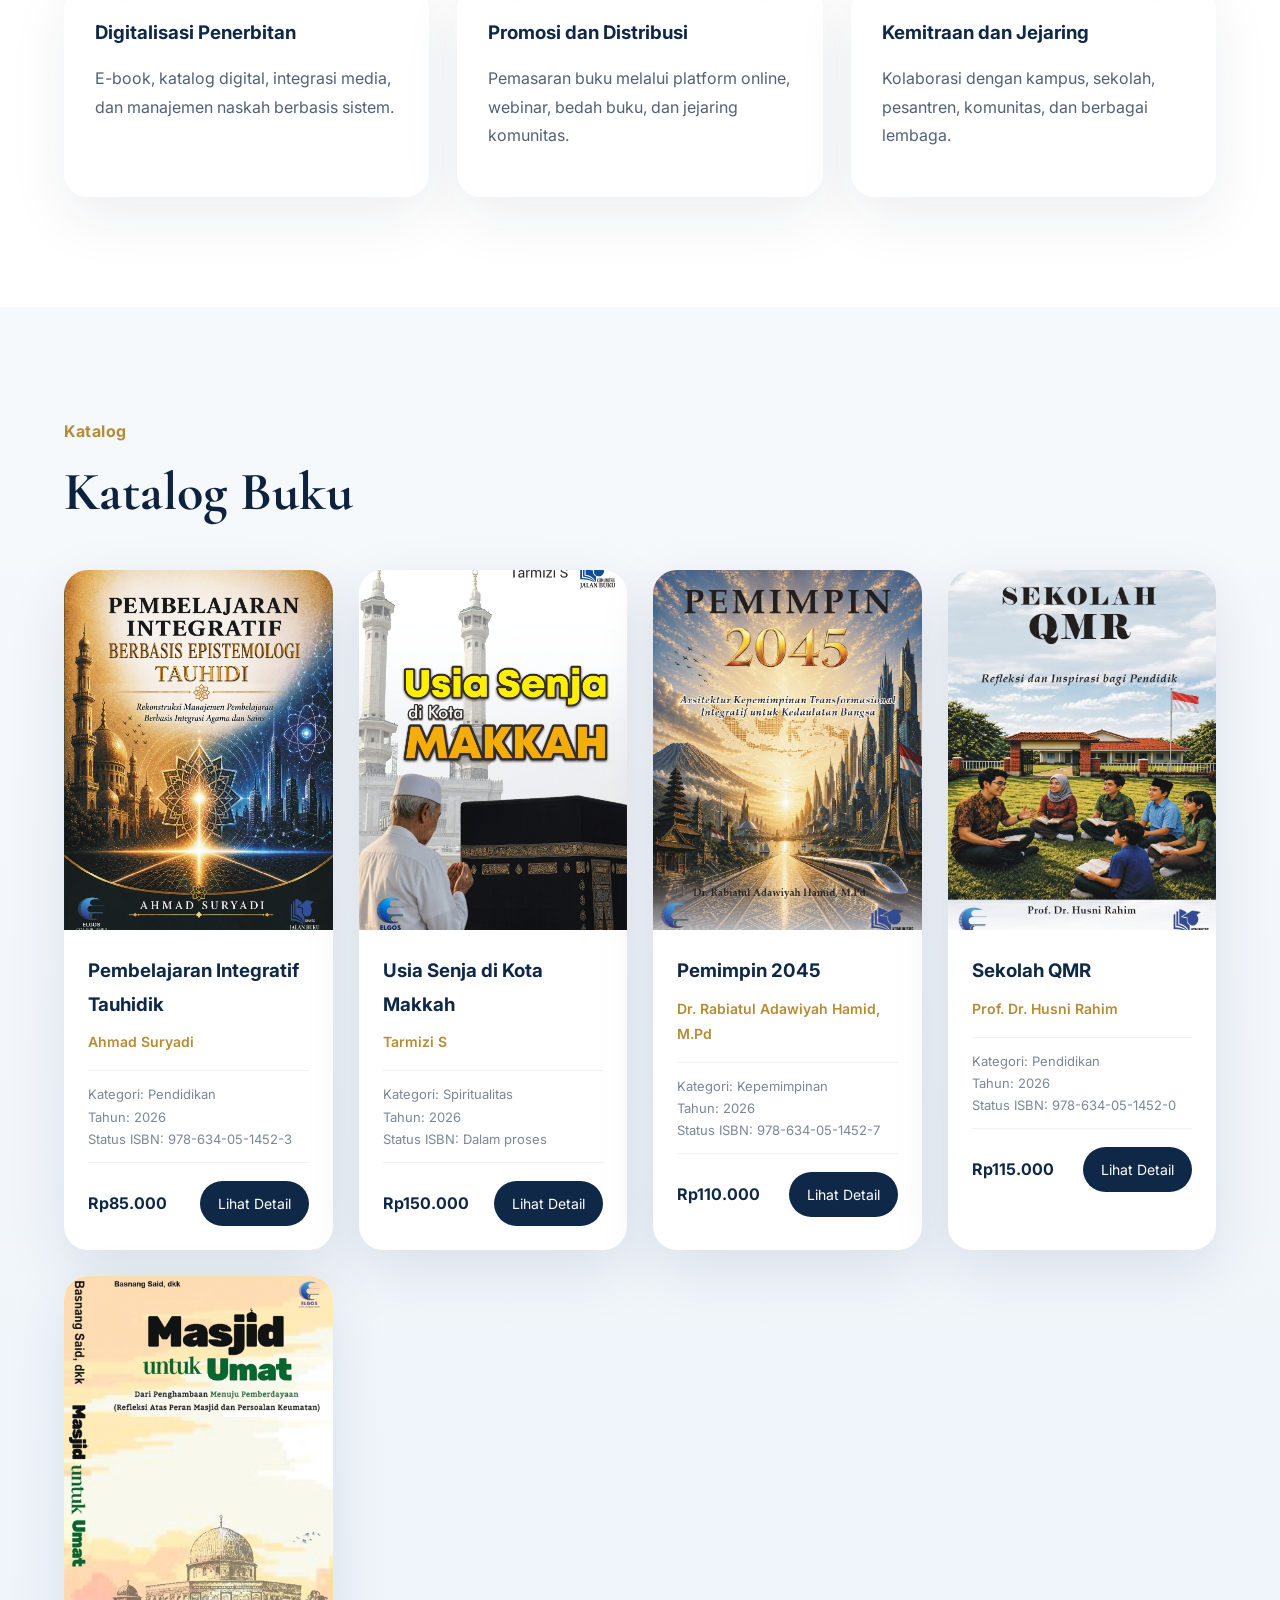
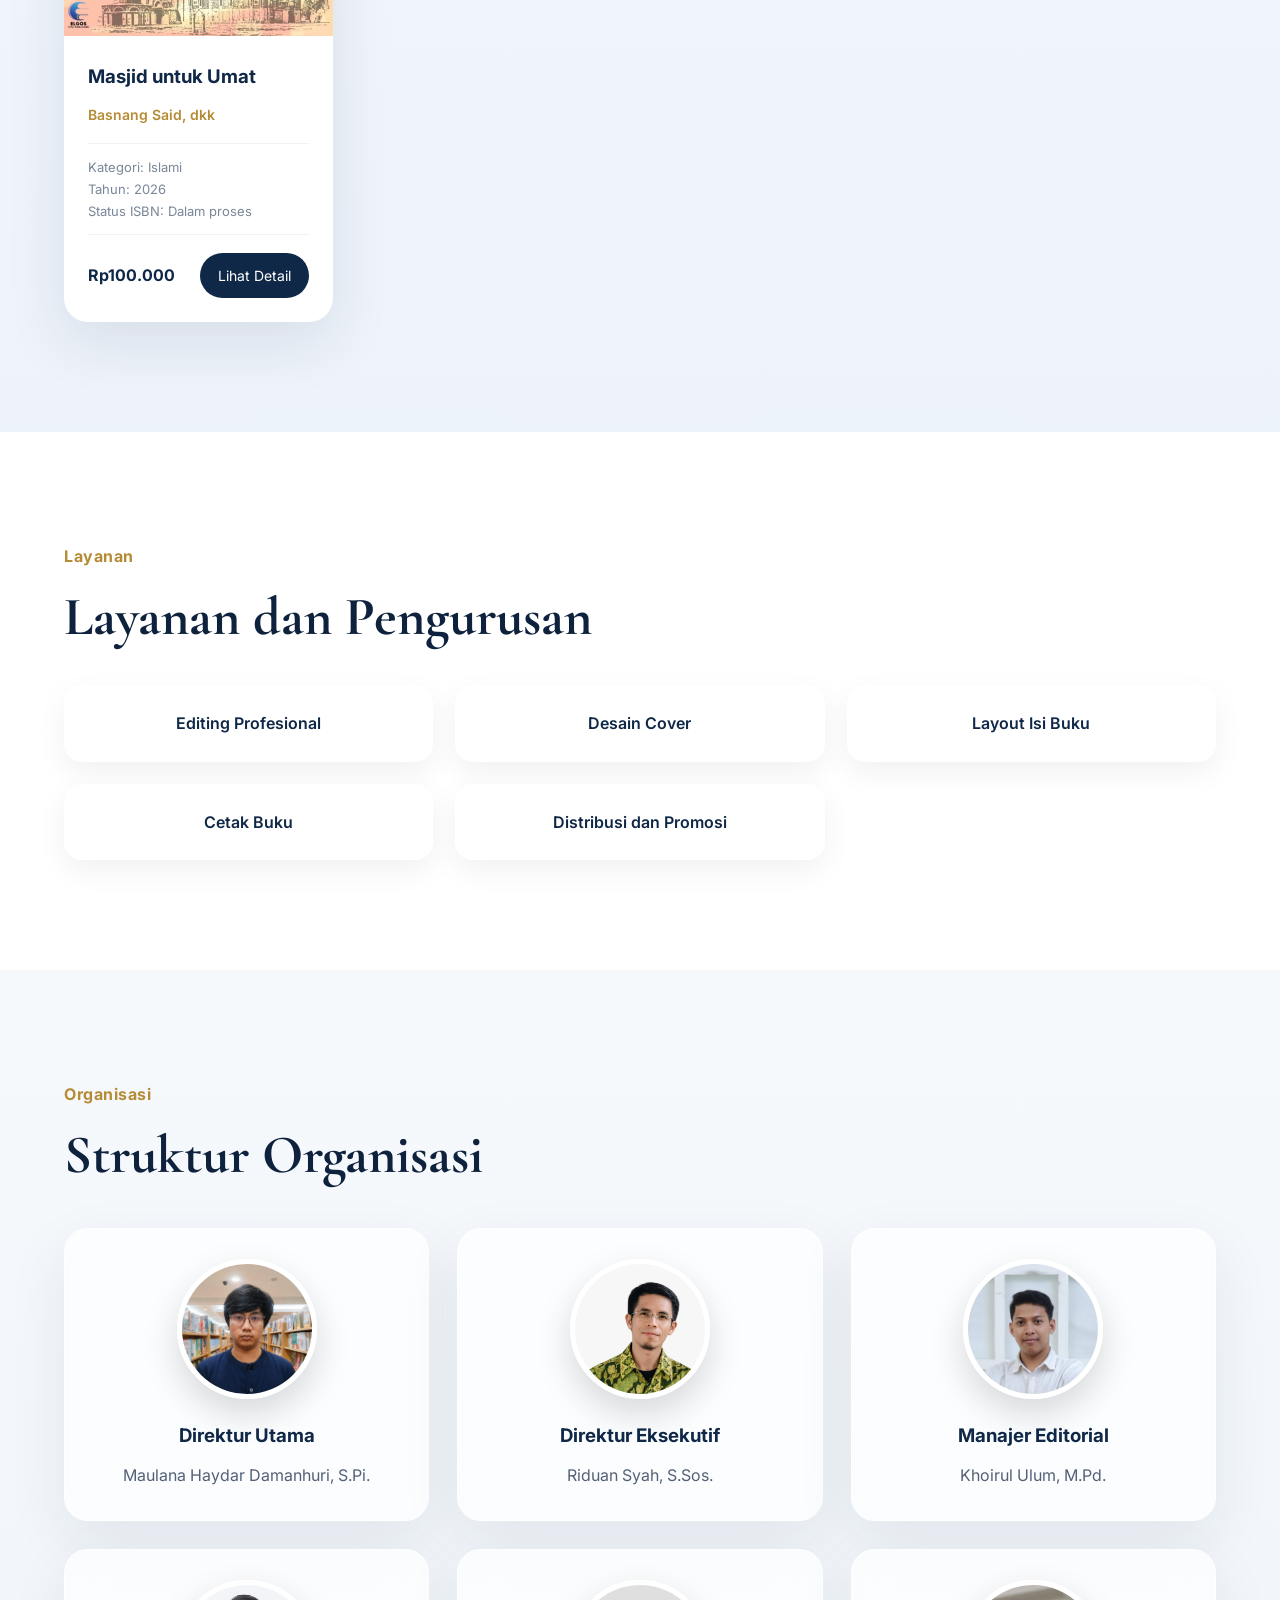
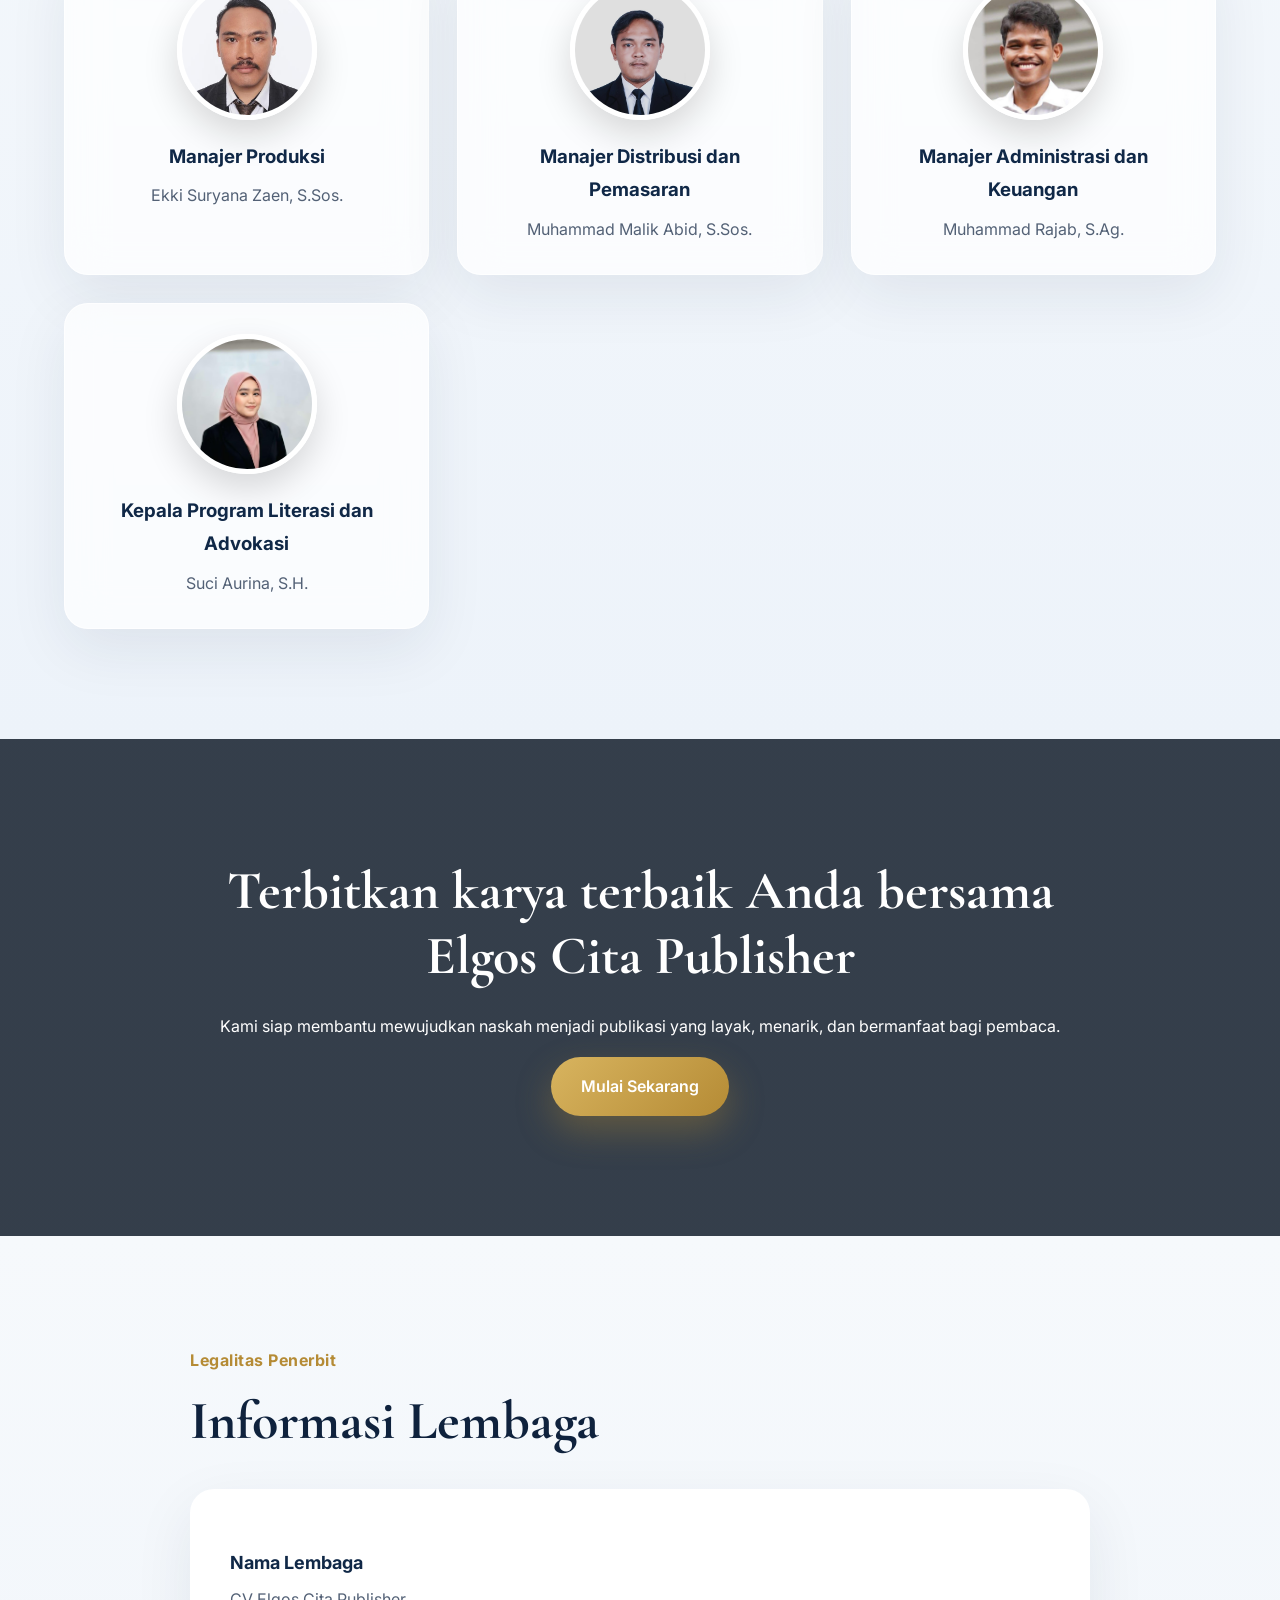
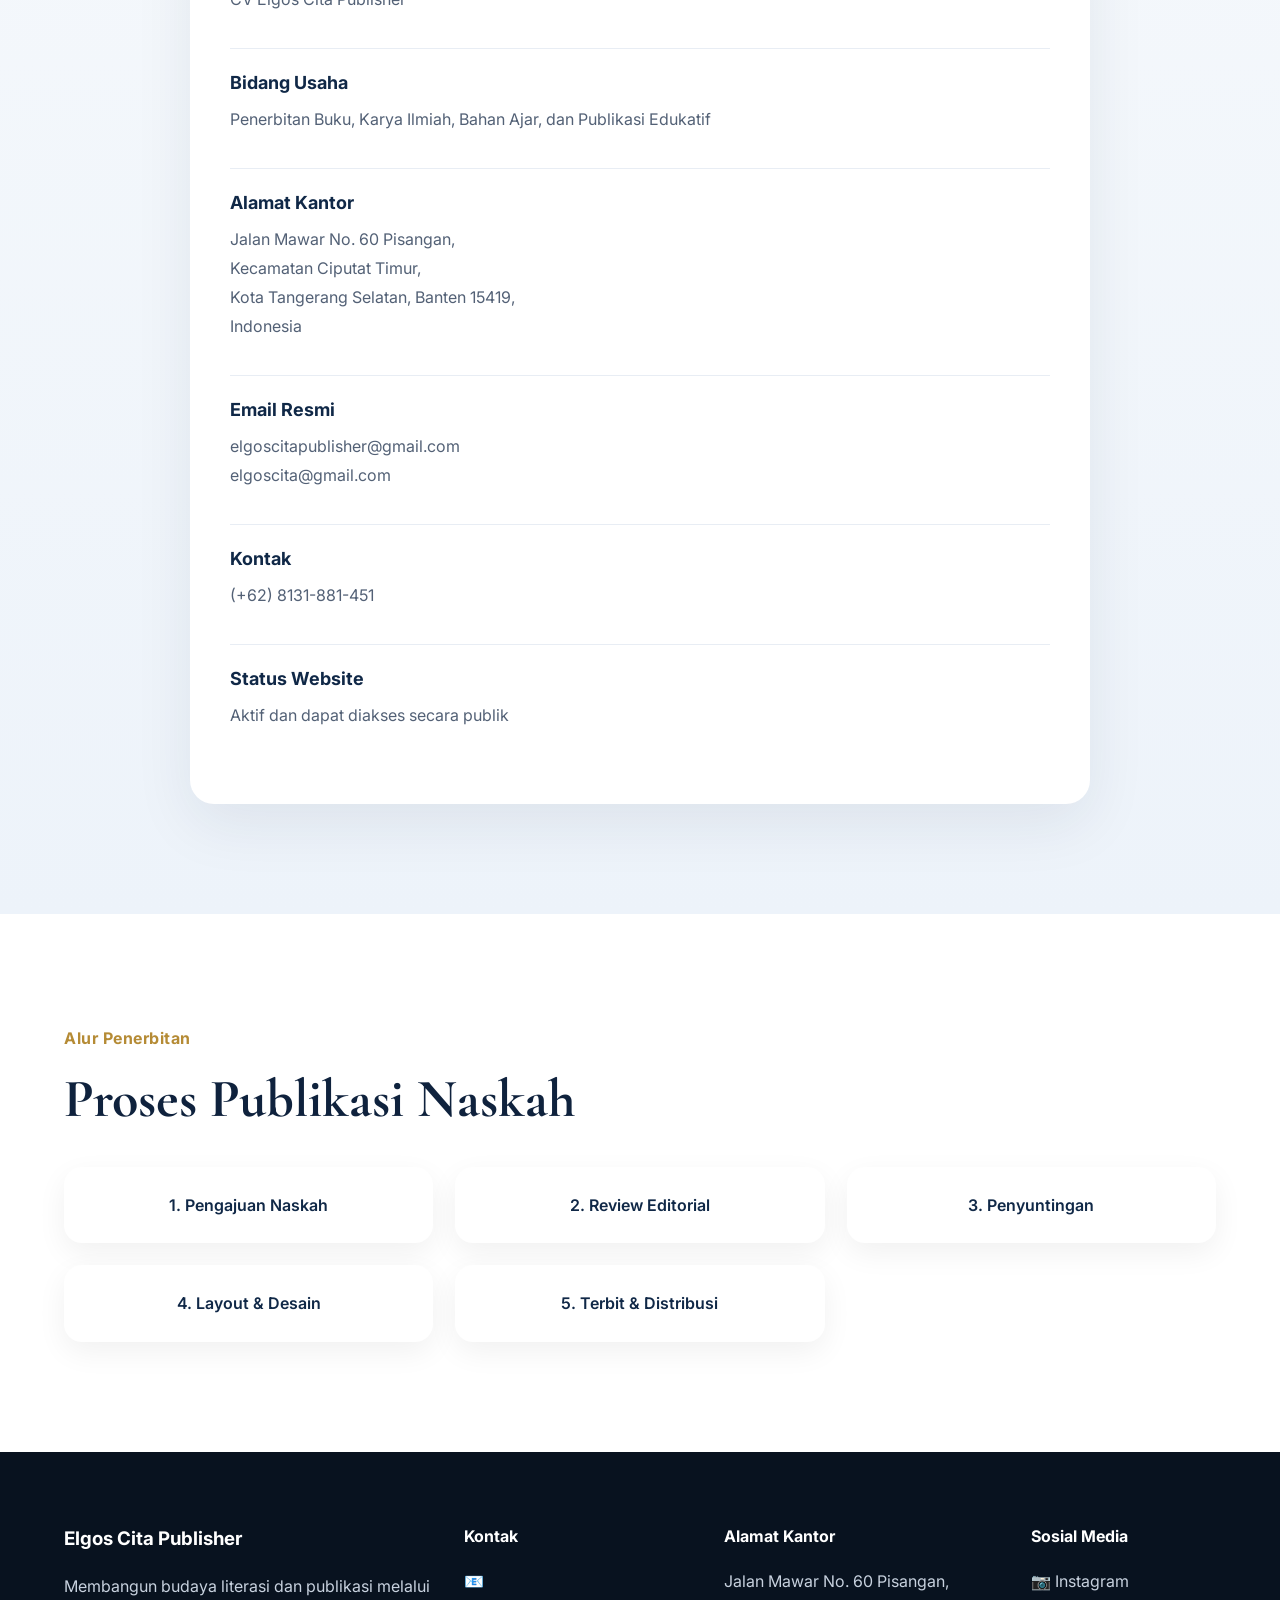
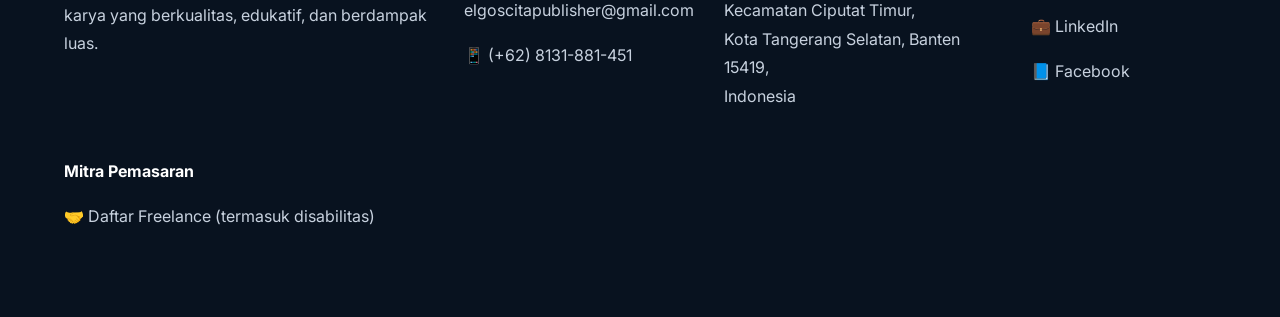
==== commit f9ad14fb: "mitra" ====
--- a/index.html
+++ b/index.html
@@ -83,16 +83,13 @@
       <img src="images/Logo Ikapi.png"
         alt="Logo IKAPI"
         class="ikapi-logo">
-      <span class="ikapi-label">
-        ANGGOTA RESMI
-      </span>
       <h3>Ikatan Penerbit Indonesia (IKAPI)</h3>
       <p>
       </p>
 
     <div class="ikapi-number">
         Nomor Anggota<br>
-        <strong>XXXXXXXXXX</strong>
+        <strong>093/BANTEN/2026</strong>
     </div>
     </div>
 
@@ -434,6 +431,11 @@
         <p>📘 Facebook</p>
       </div>
 
+      <div>
+        <h4>Mitra Pemasaran</h4>
+        <p>🤝 <a href="https://wa.me/628979382848" target="_blank" style="color: inherit; text-decoration: none;">Daftar Freelance (termasuk disabilitas)</a></p>
+      </div>
+
     </div>
   </footer>
 
--- a/style.css
+++ b/style.css
@@ -504,7 +504,7 @@
 ========================================= */
 
 .ikapi-card{
-    max-width:480px;
+    max-width:450px;
     margin:60px auto 0;
     padding:45px;
     background:#fff;
@@ -521,21 +521,9 @@
 }
 
 .ikapi-logo{
-    width:140px;
+    width:80px;
     display:block;
     margin:0 auto 22px;
-}
-
-.ikapi-label{
-    display:inline-block;
-    padding:10px 22px;
-    margin-bottom:28px;
-    border-radius:999px;
-    background:#f4f7fb;
-    color:#102847;
-    font-size:13px;
-    font-weight:700;
-    letter-spacing:1.2px;
 }
 
 .ikapi-card h3{
@@ -560,8 +548,8 @@
 
 .ikapi-number strong{
     display:block;
-    margin-top:8px;
-    font-size:22px;
+    margin-top:4px;
+    font-size:14px;
     color:#102847;
     letter-spacing:2px;
 }
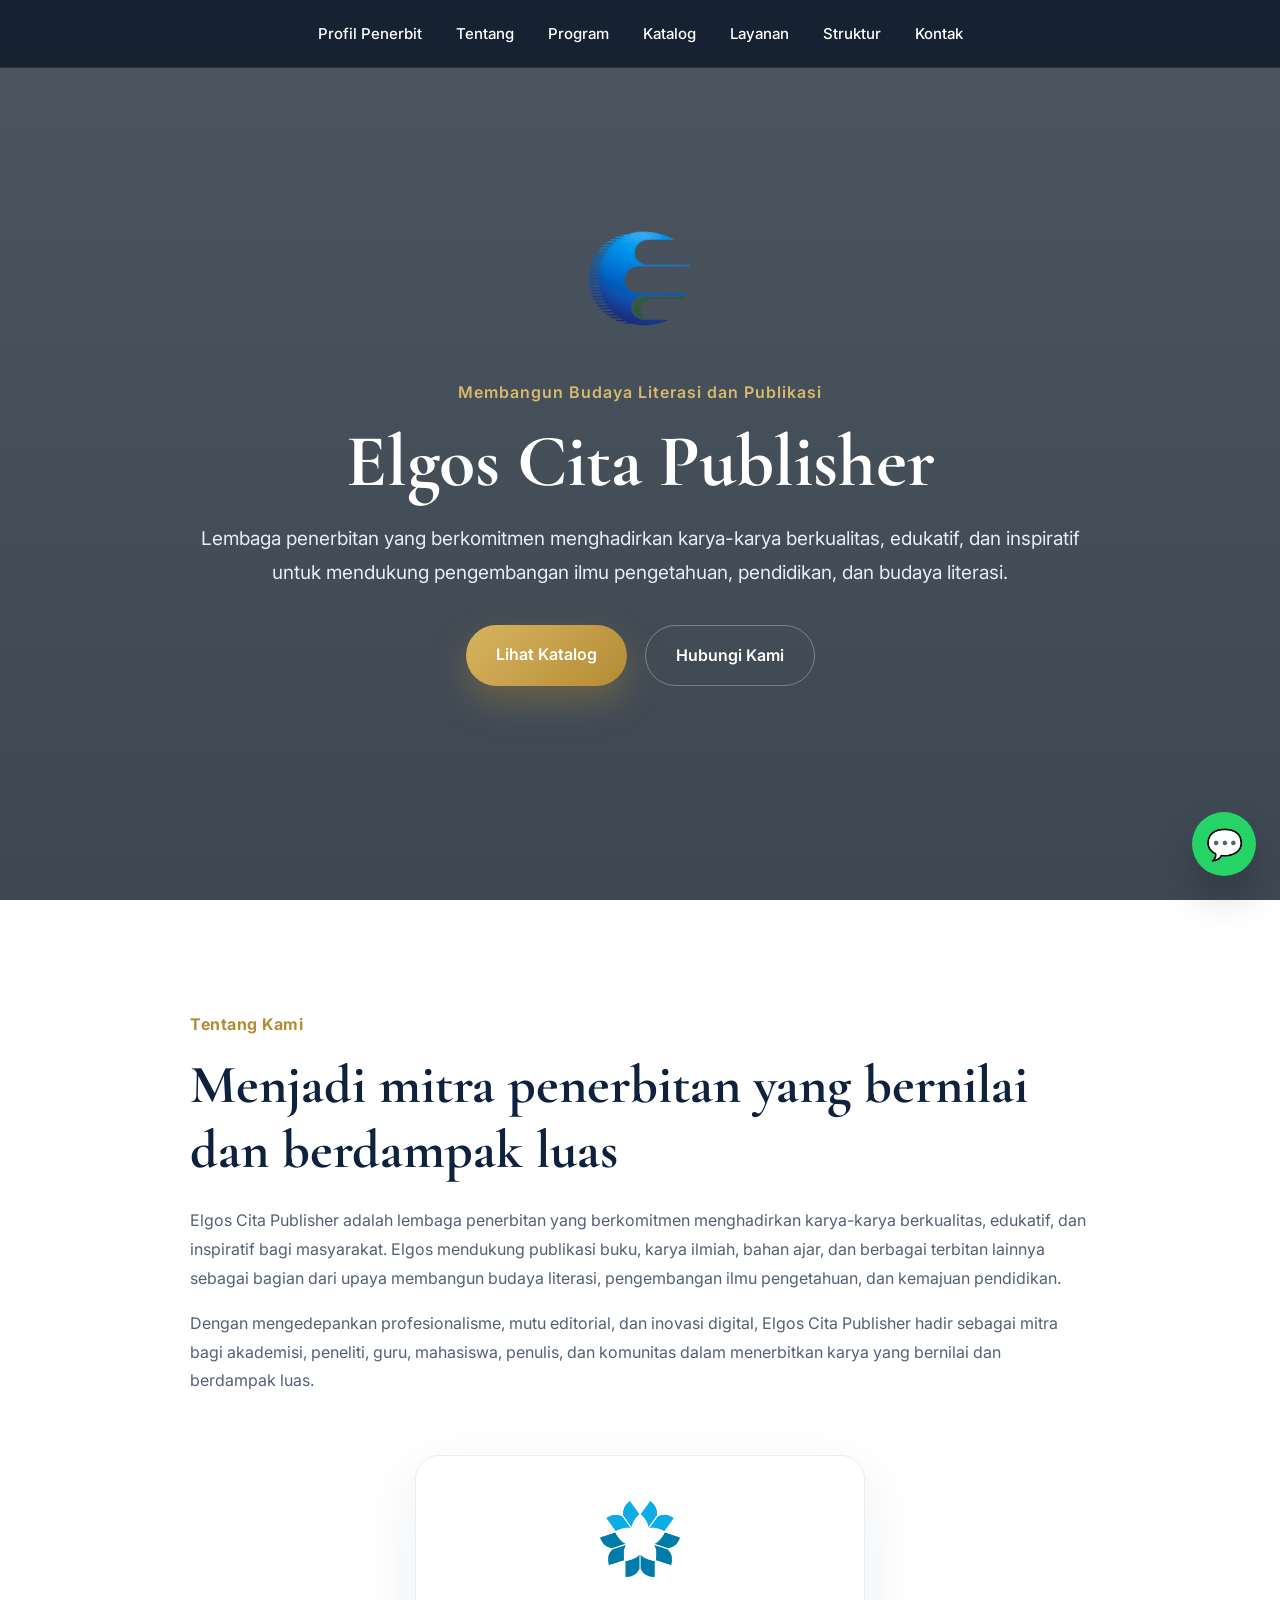
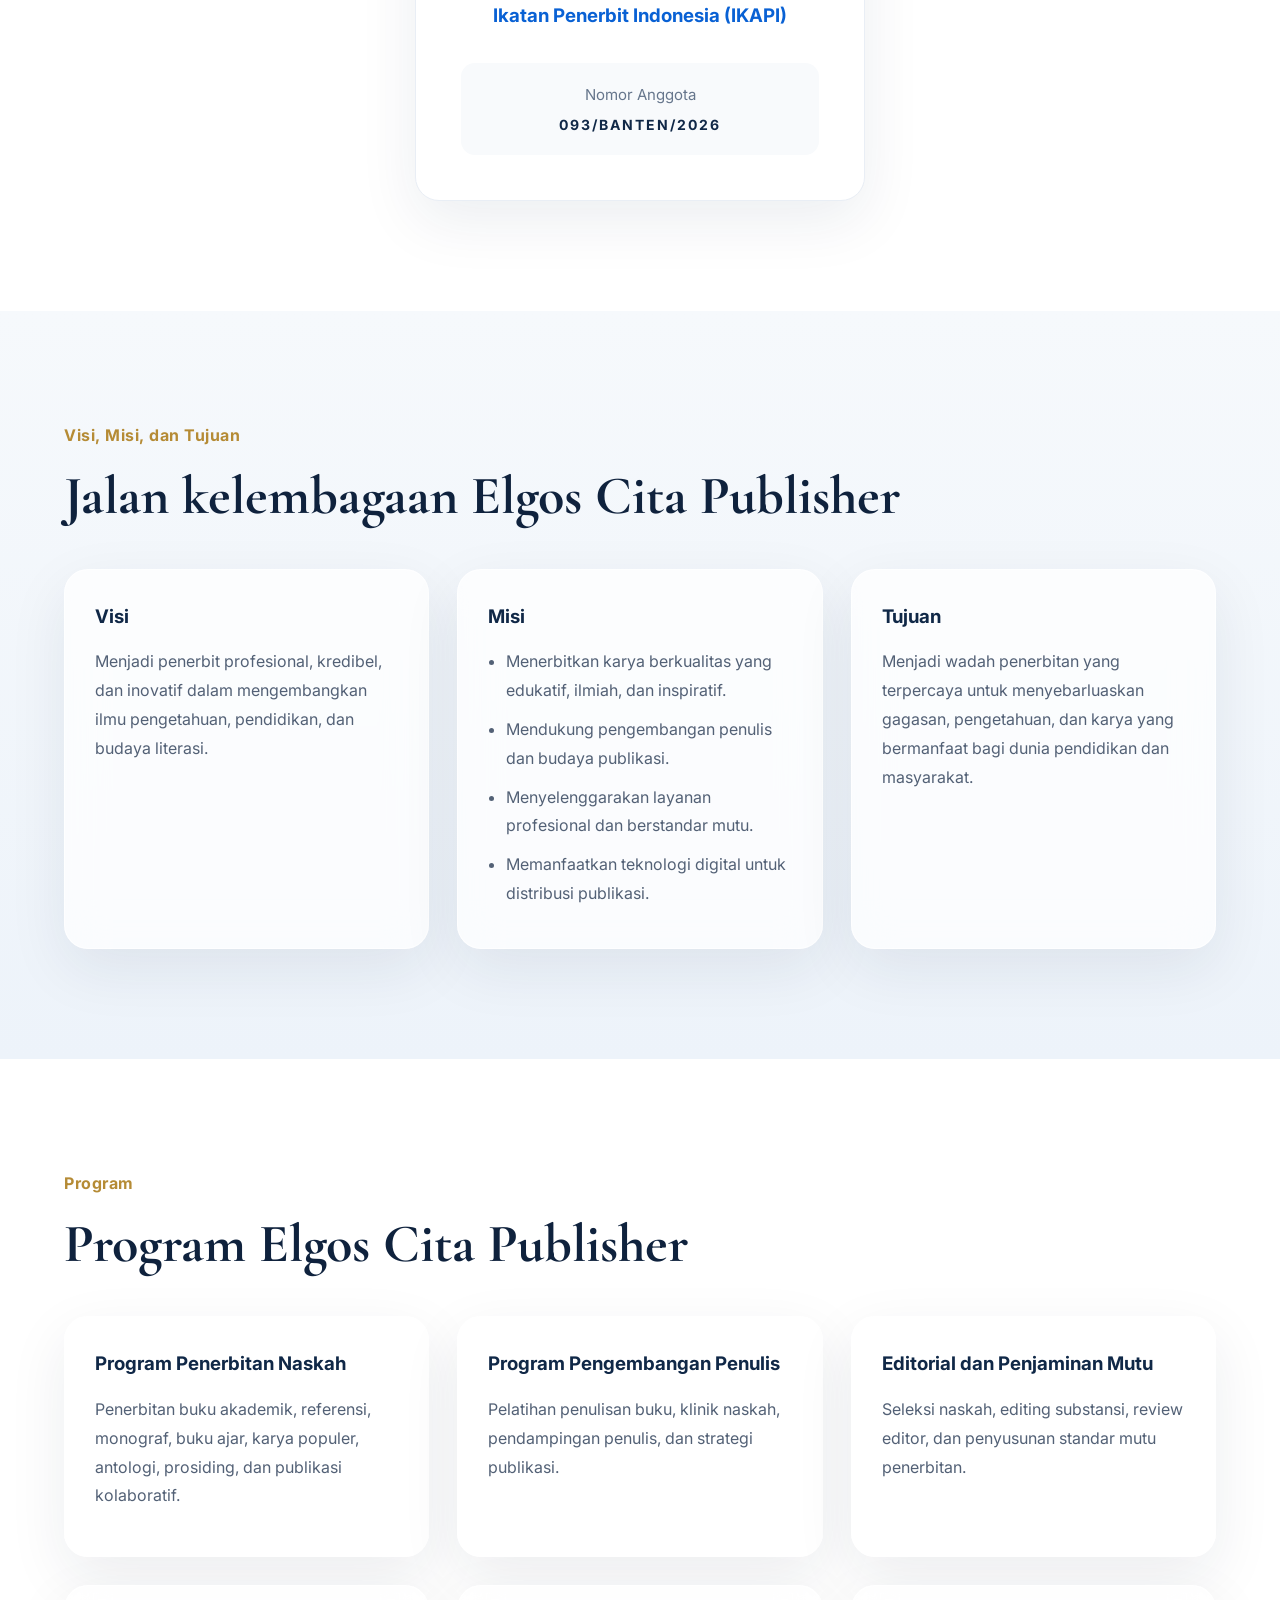
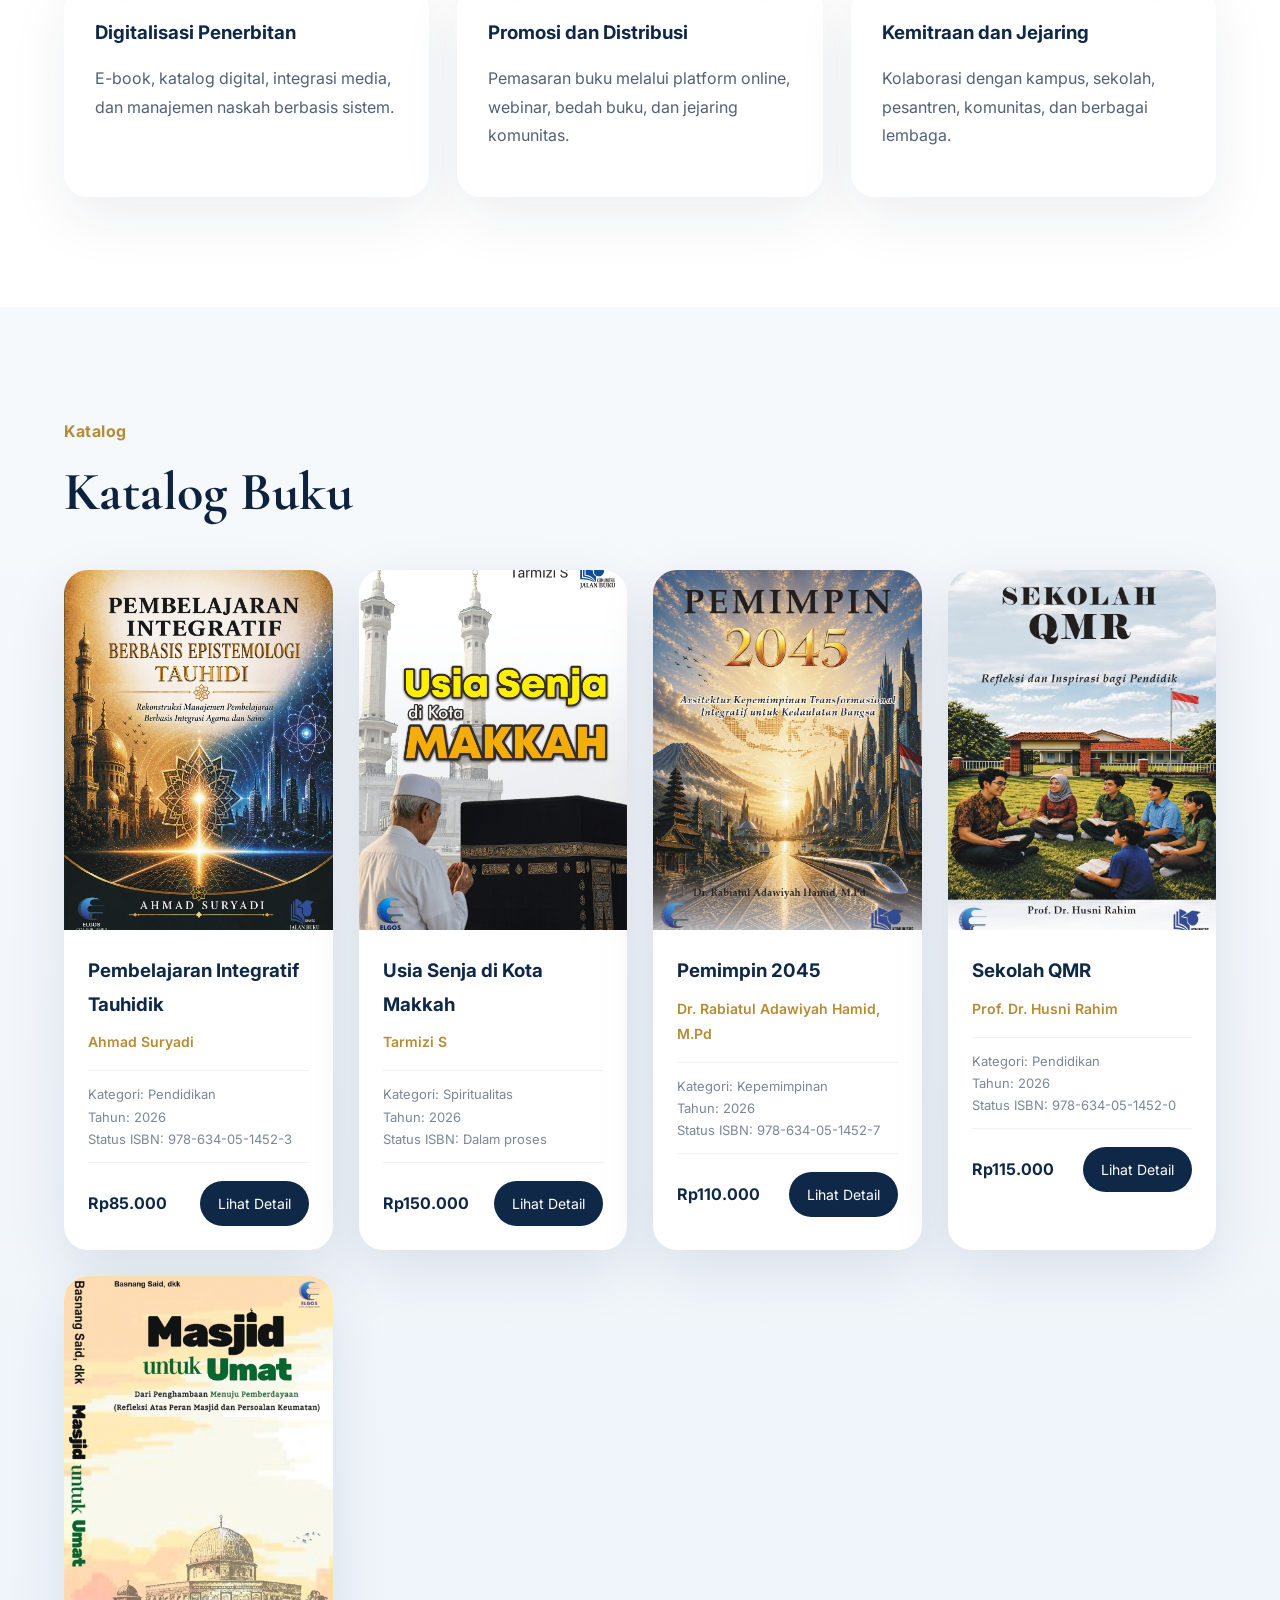
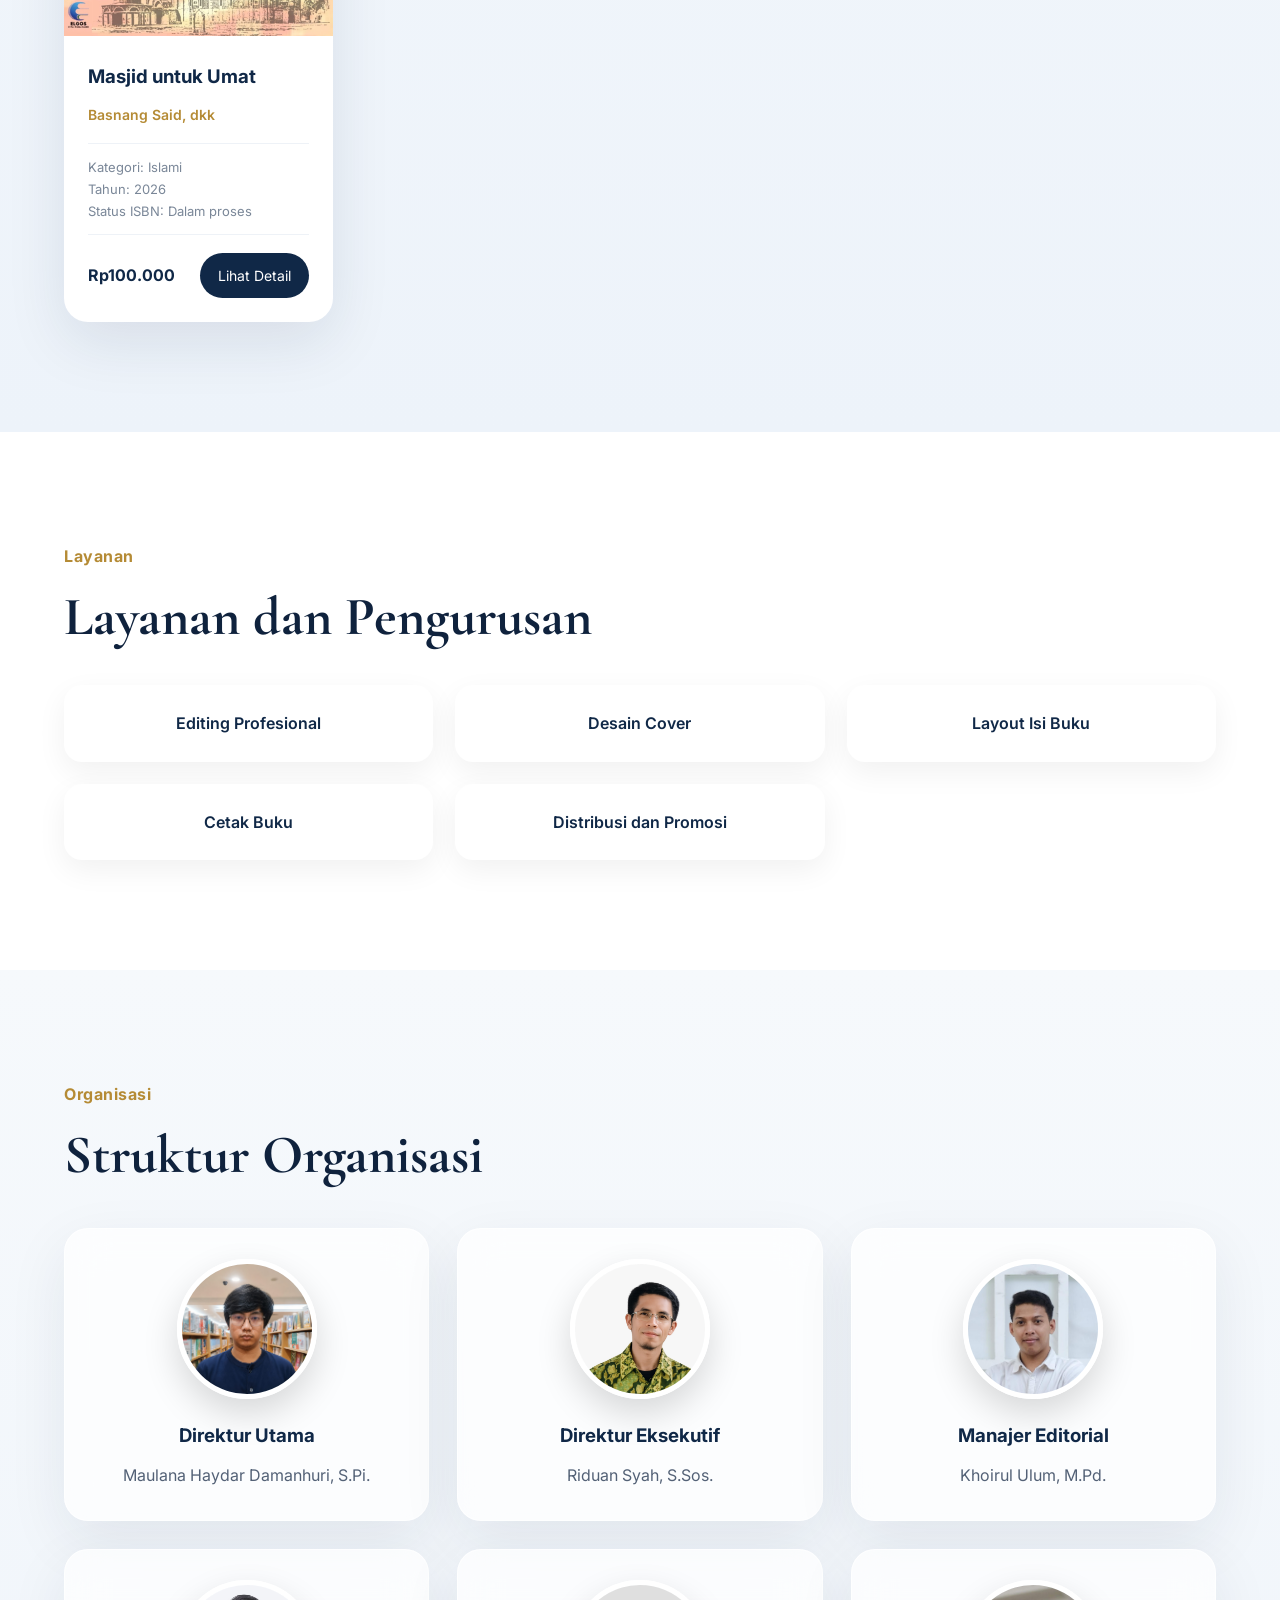
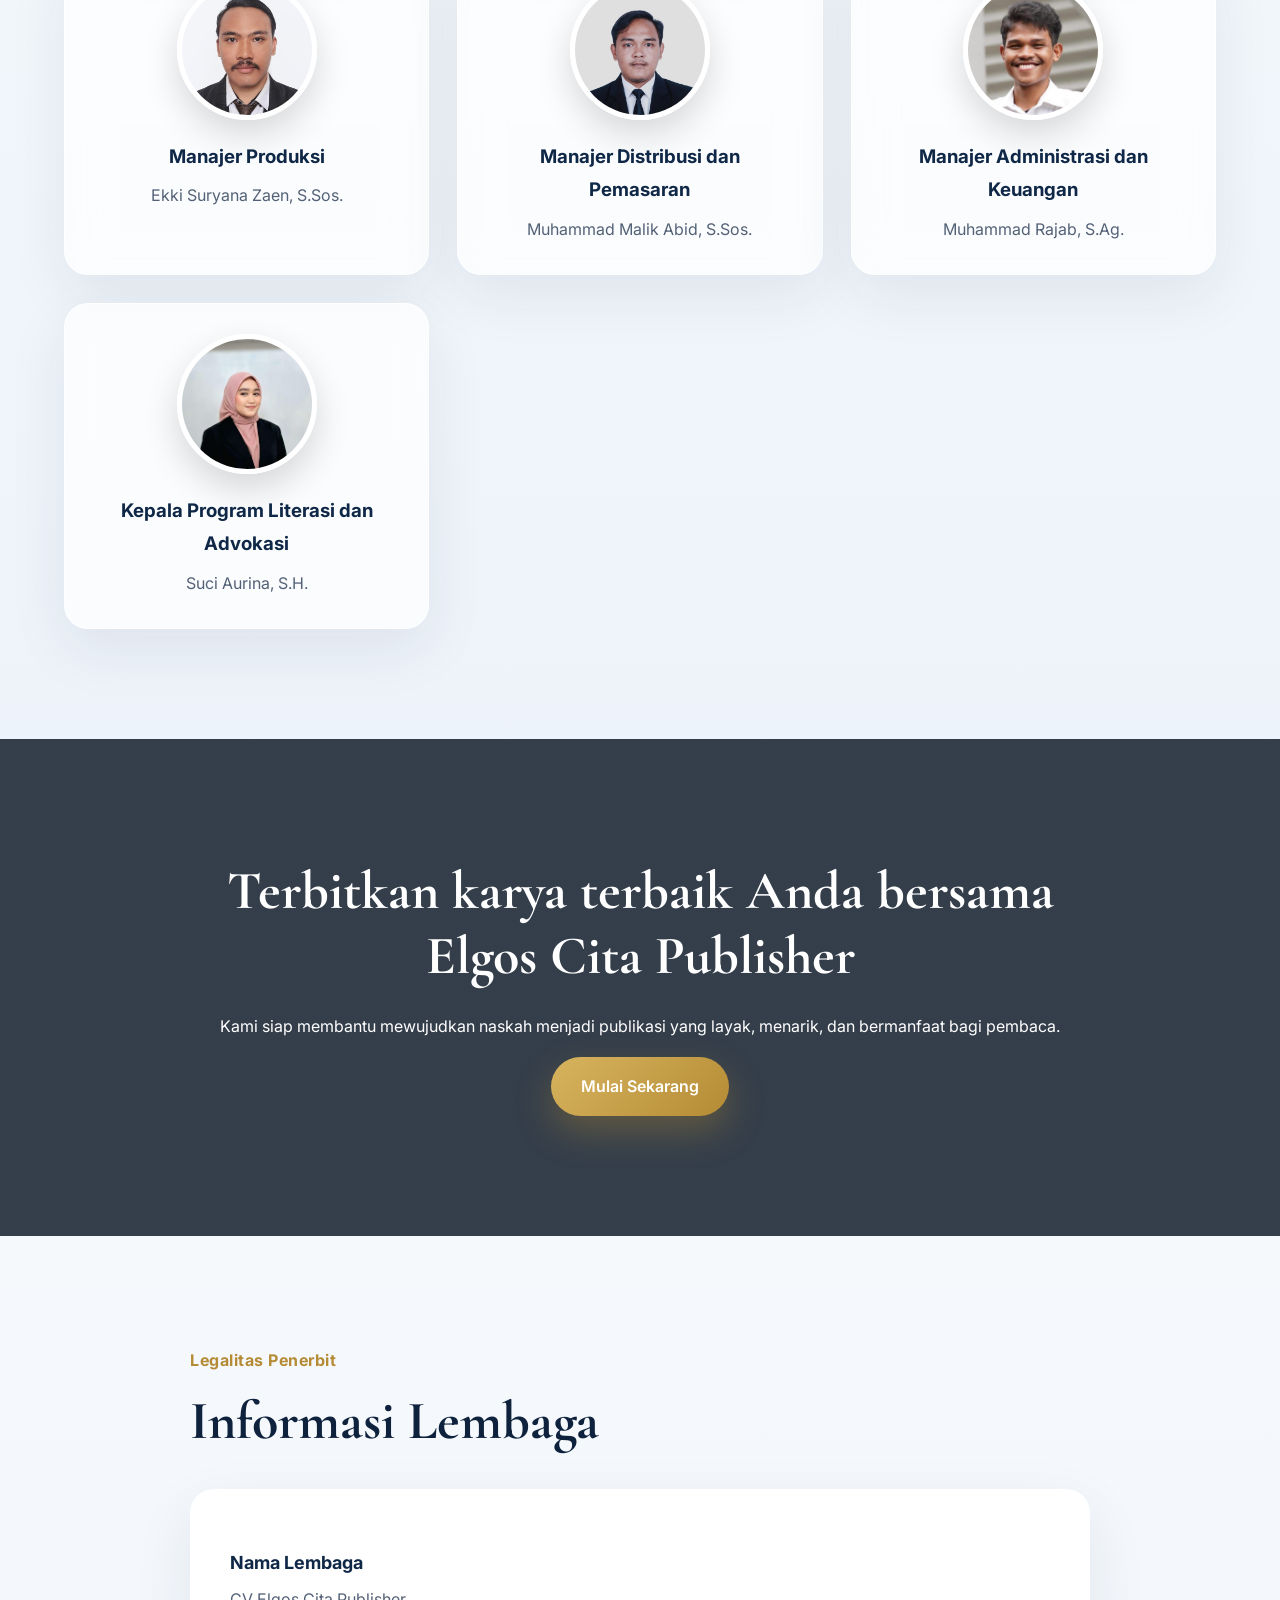
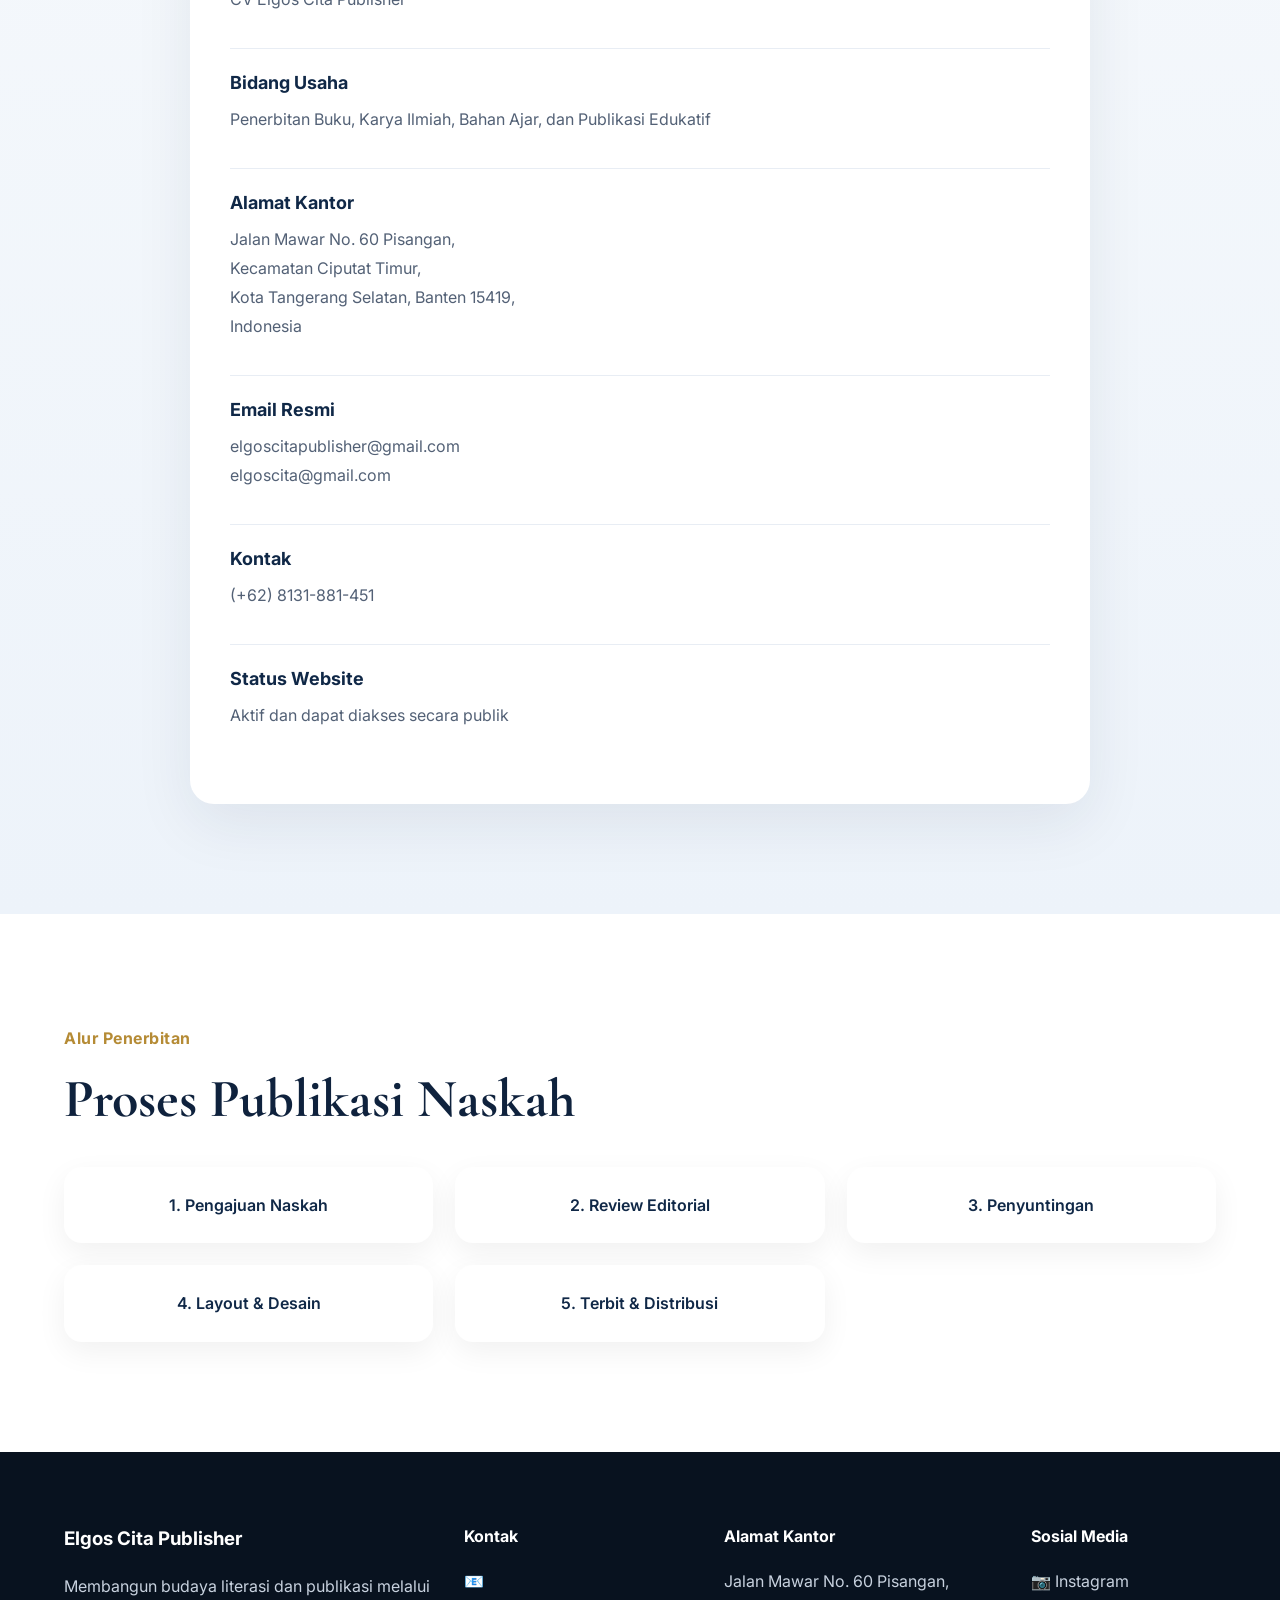
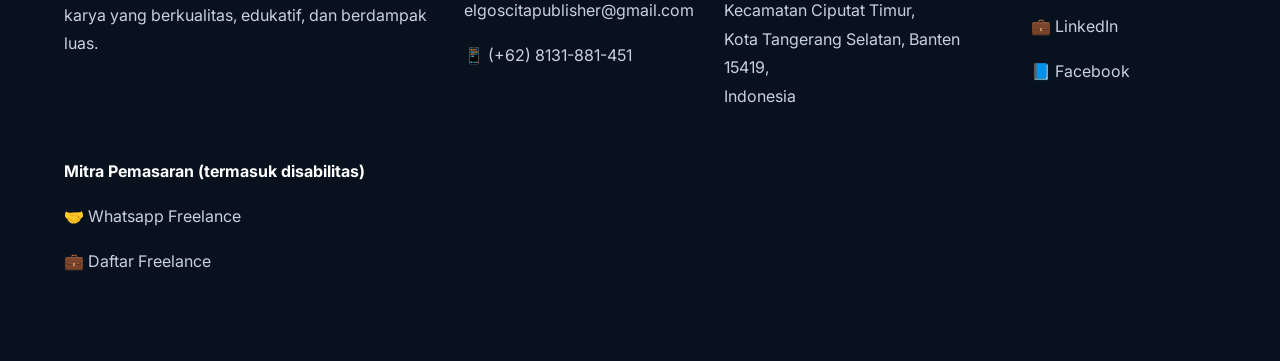
==== commit f226241b: "glints" ====
--- a/index.html
+++ b/index.html
@@ -432,8 +432,9 @@
       </div>
 
       <div>
-        <h4>Mitra Pemasaran</h4>
-        <p>🤝 <a href="https://wa.me/628979382848" target="_blank" style="color: inherit; text-decoration: none;">Daftar Freelance (termasuk disabilitas)</a></p>
+        <h4>Mitra Pemasaran (termasuk disabilitas)</h4>
+        <p>🤝 <a href="https://wa.me/628979382848" target="_blank" style="color: inherit; text-decoration: none;">Whatsapp Freelance</a></p>
+        <p>💼 <a href="https://glints.com/id/en/companies/pt-citadel-kawibawa/411df4f4-b19b-4952-9a24-e0399f54a6be" target="_blank" style="color: inherit; text-decoration: none;">Daftar Freelance</a></p>
       </div>
 
     </div>
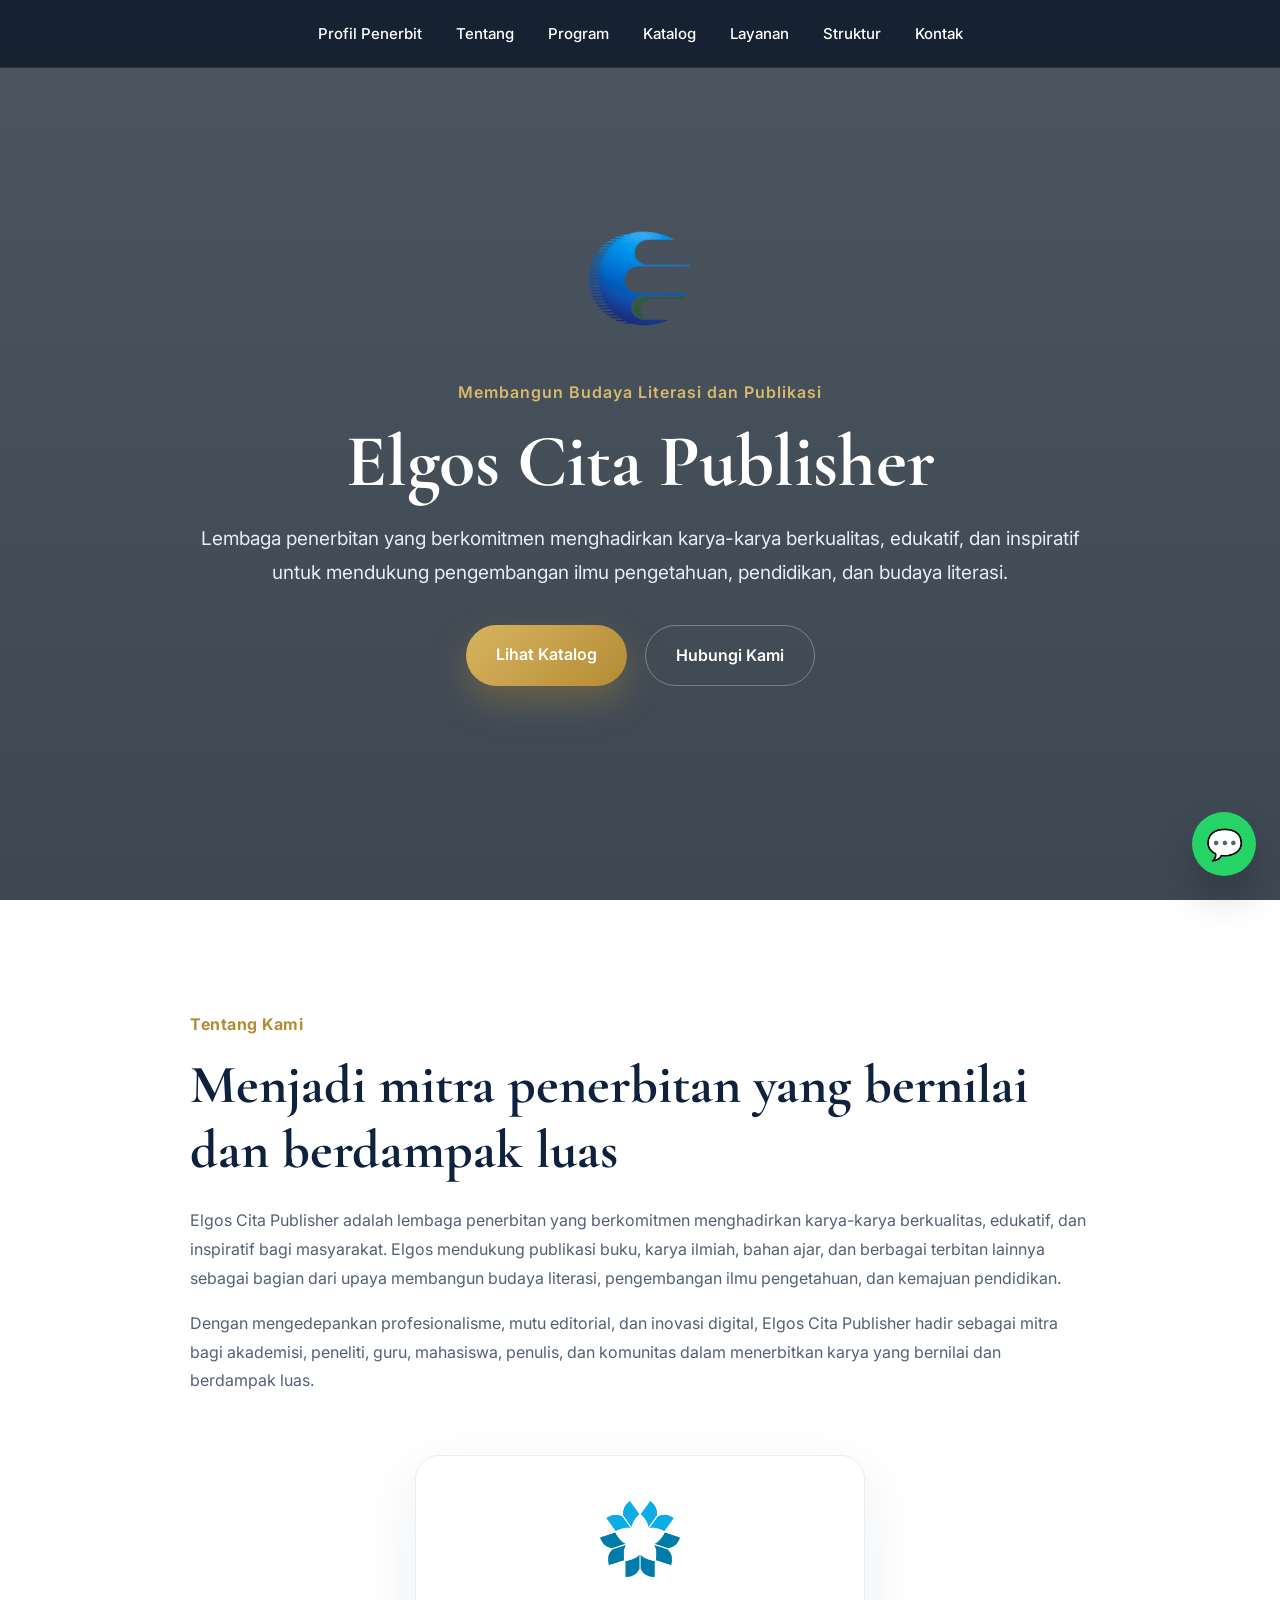
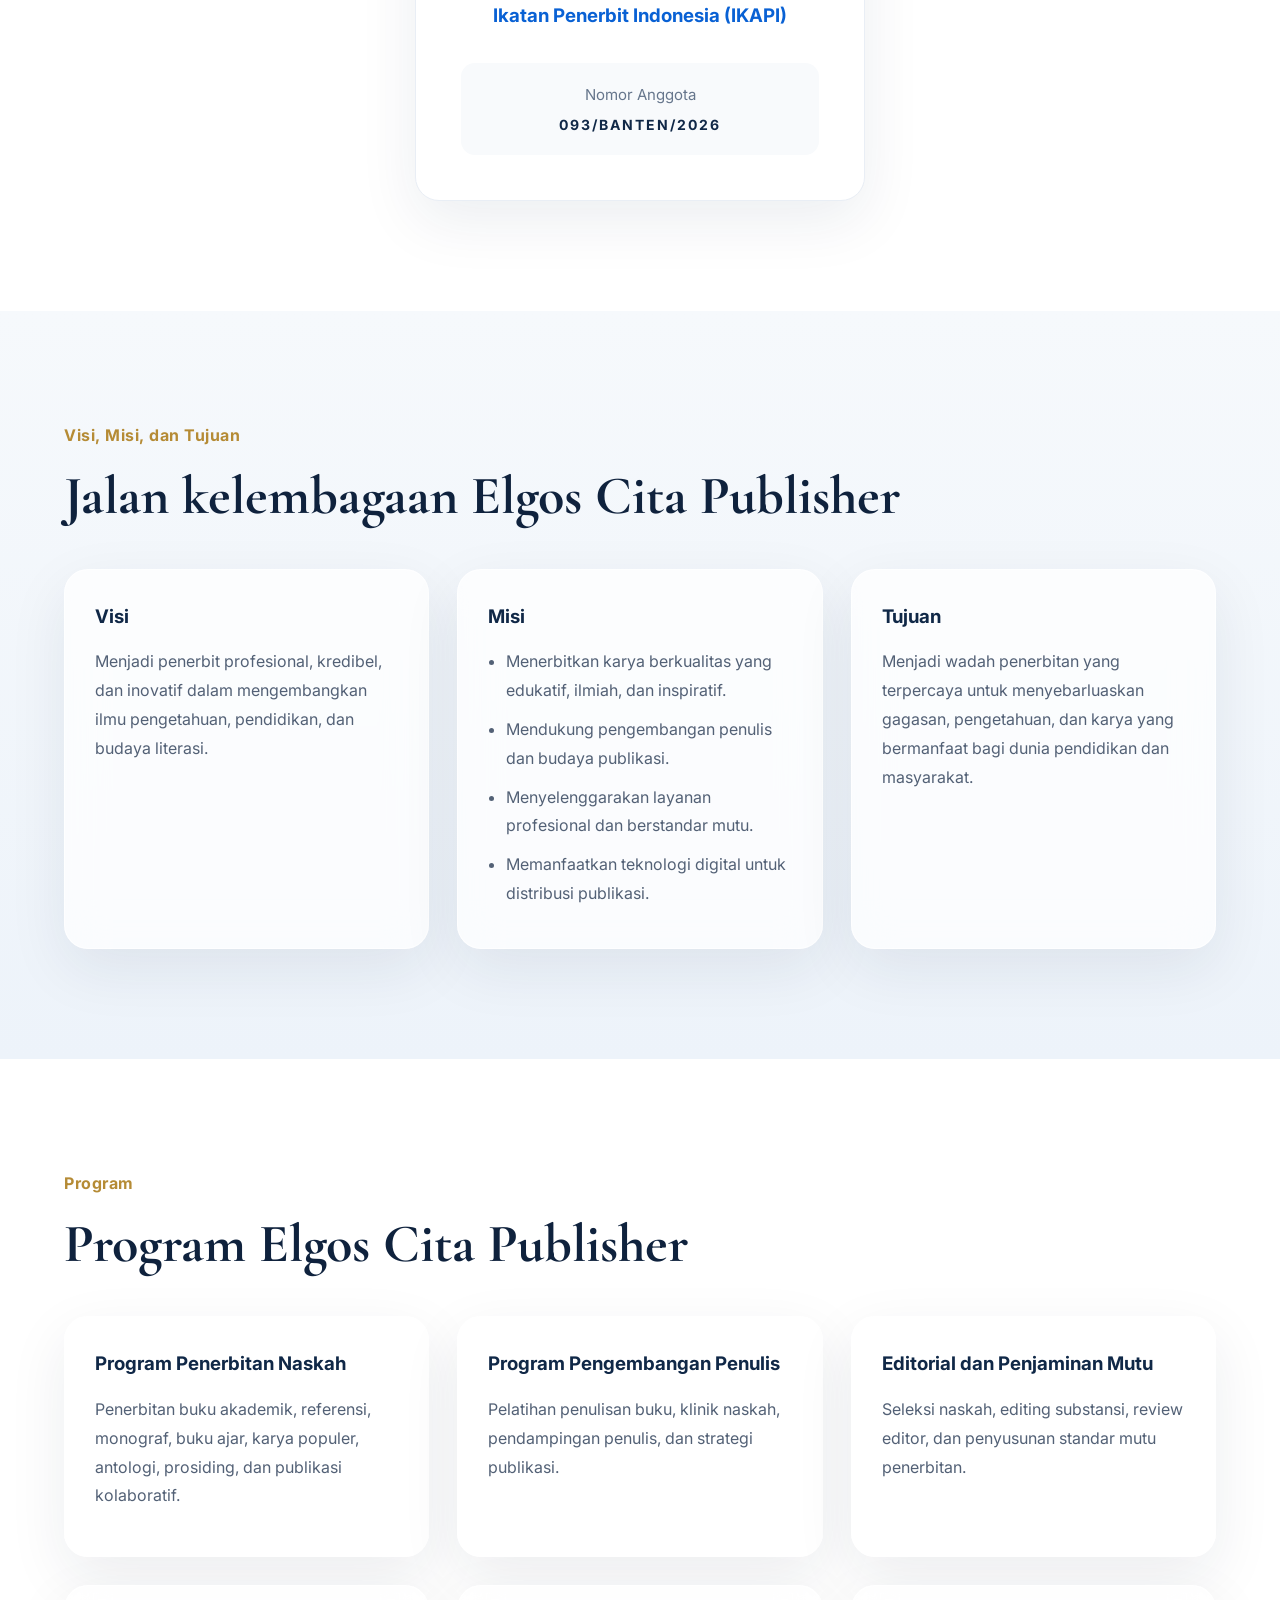
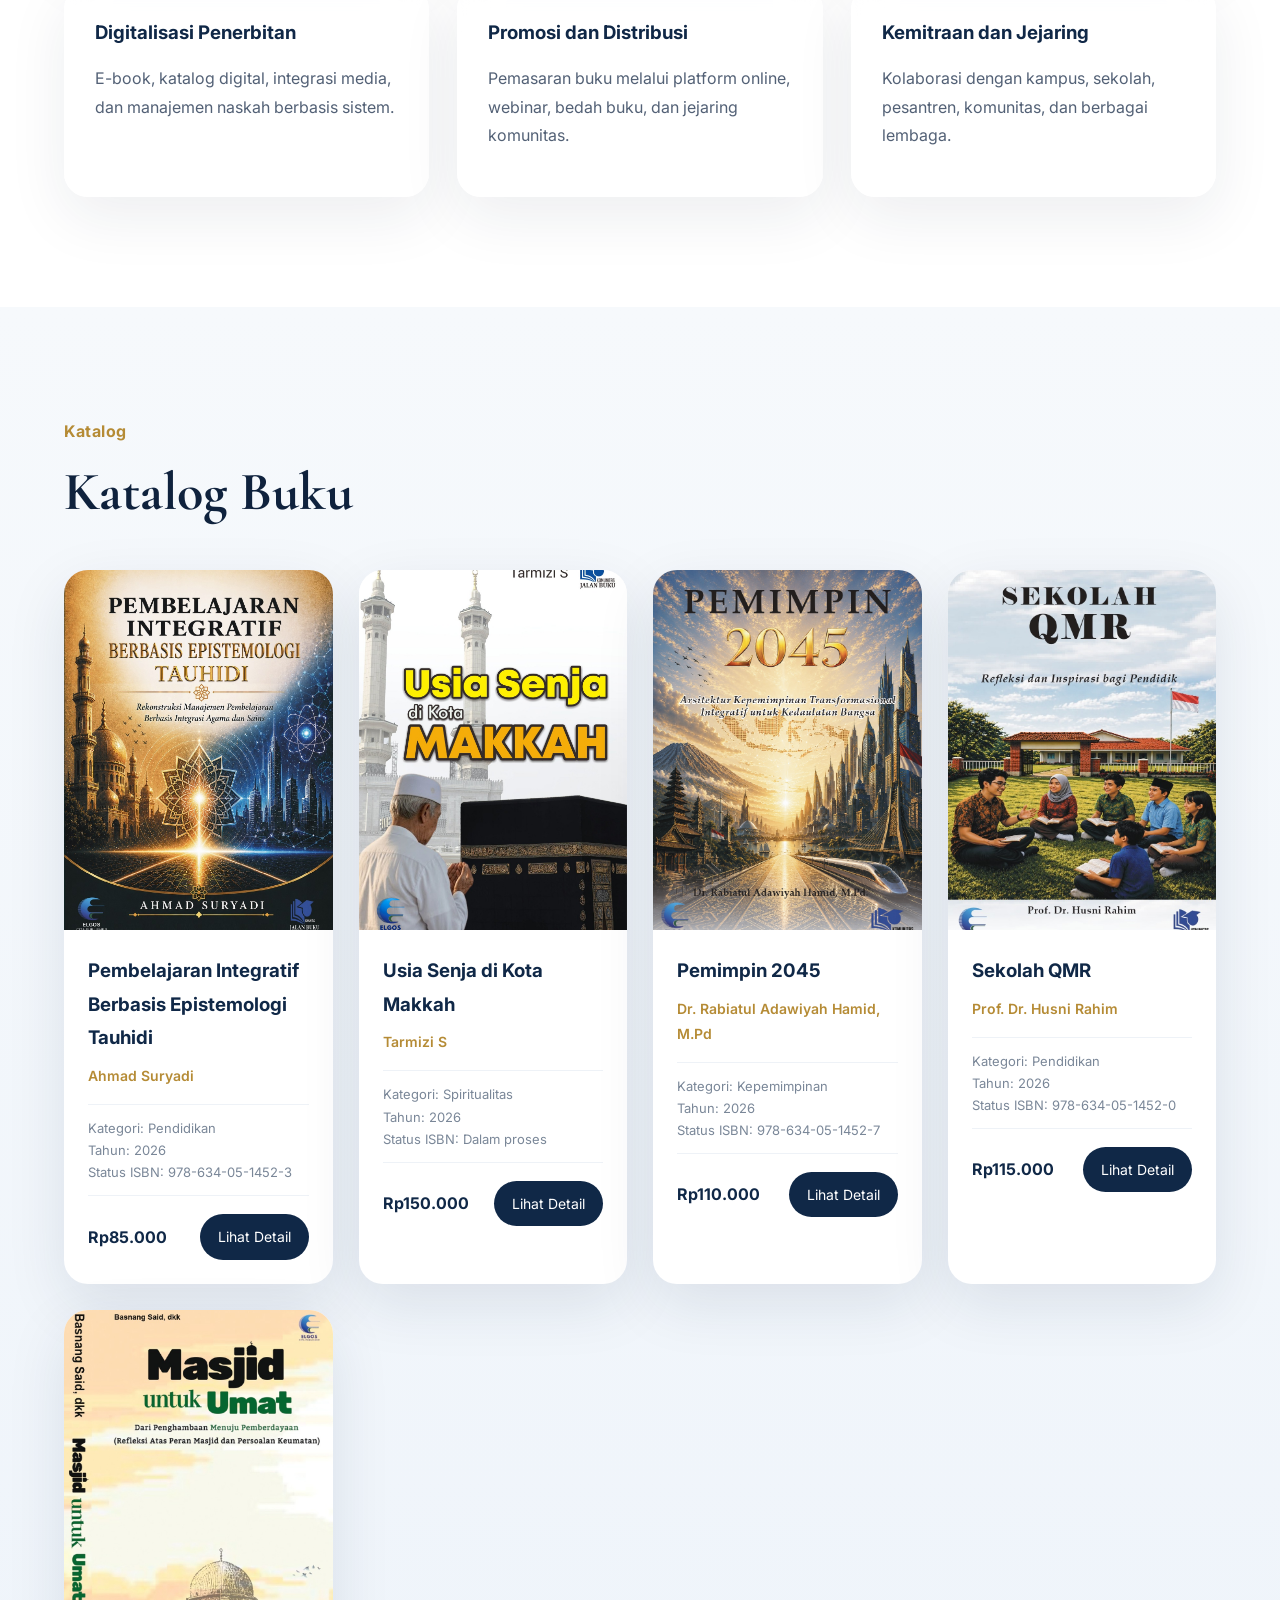
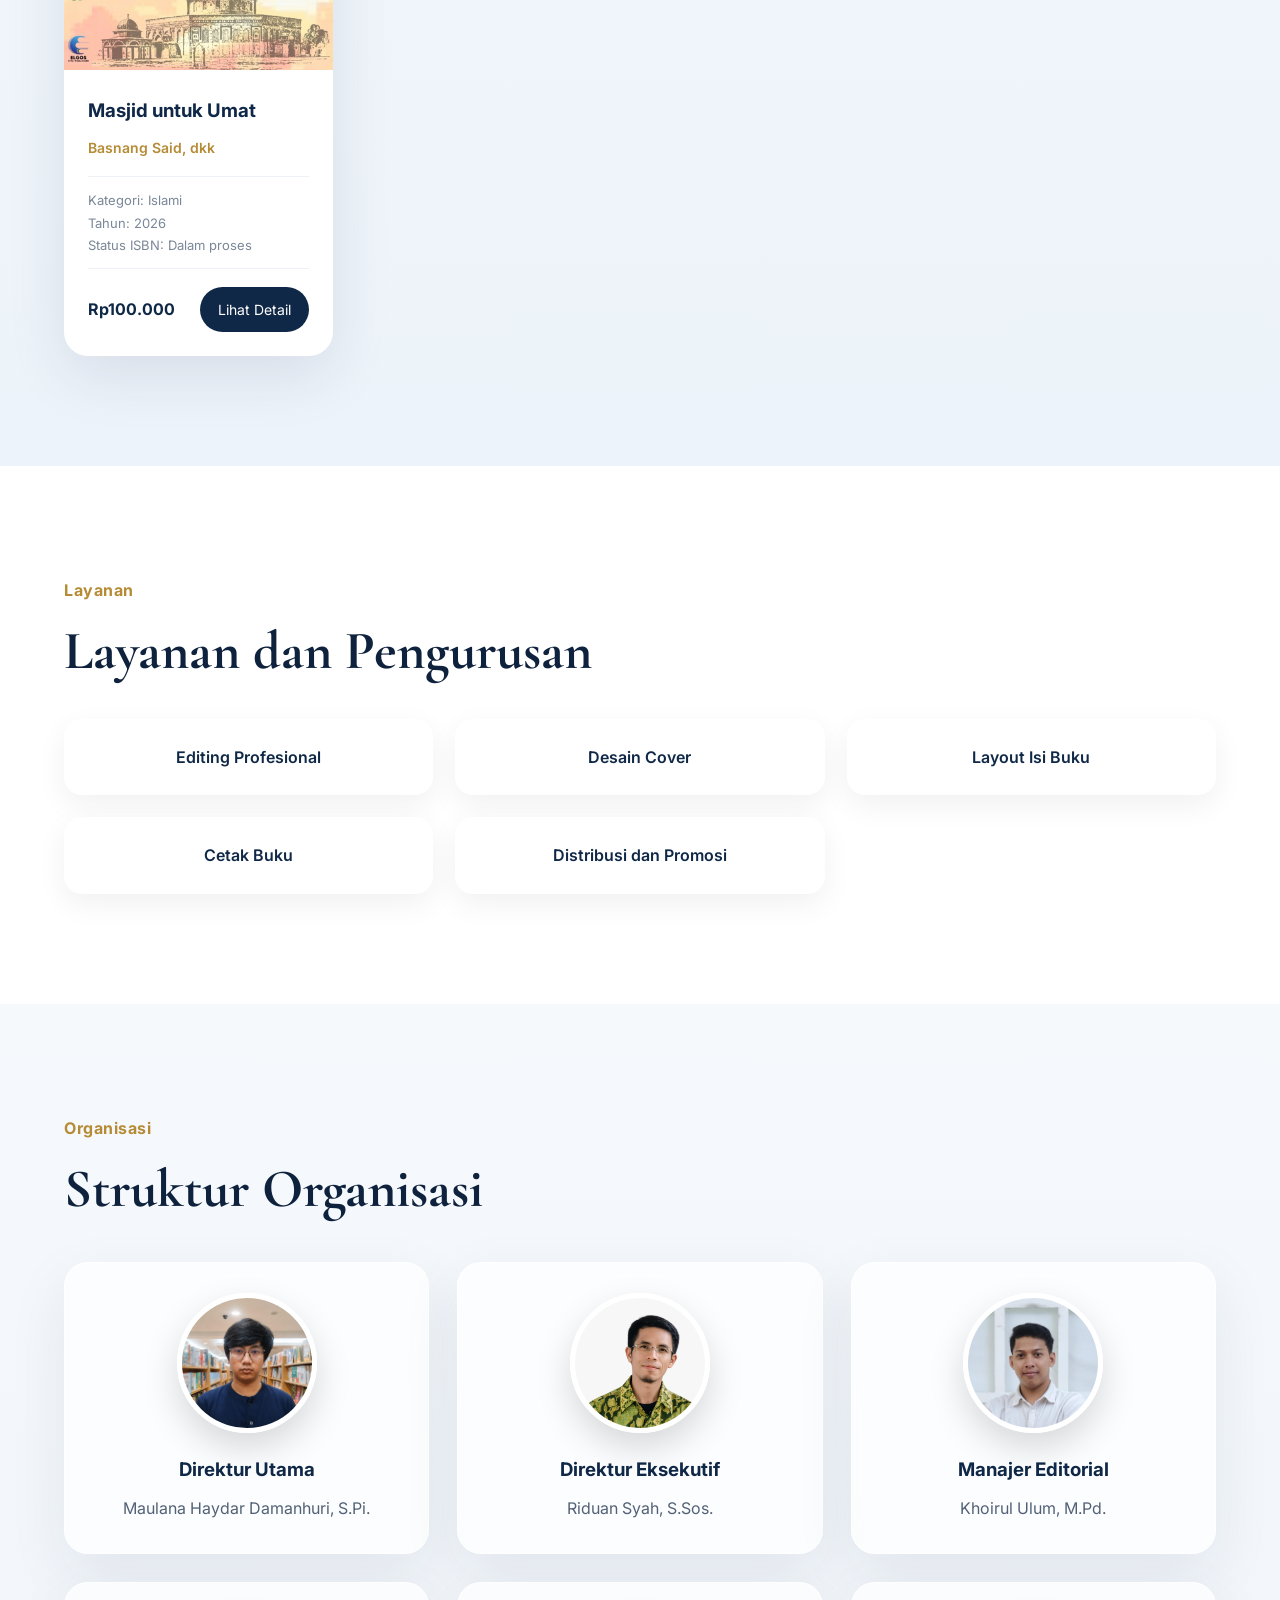
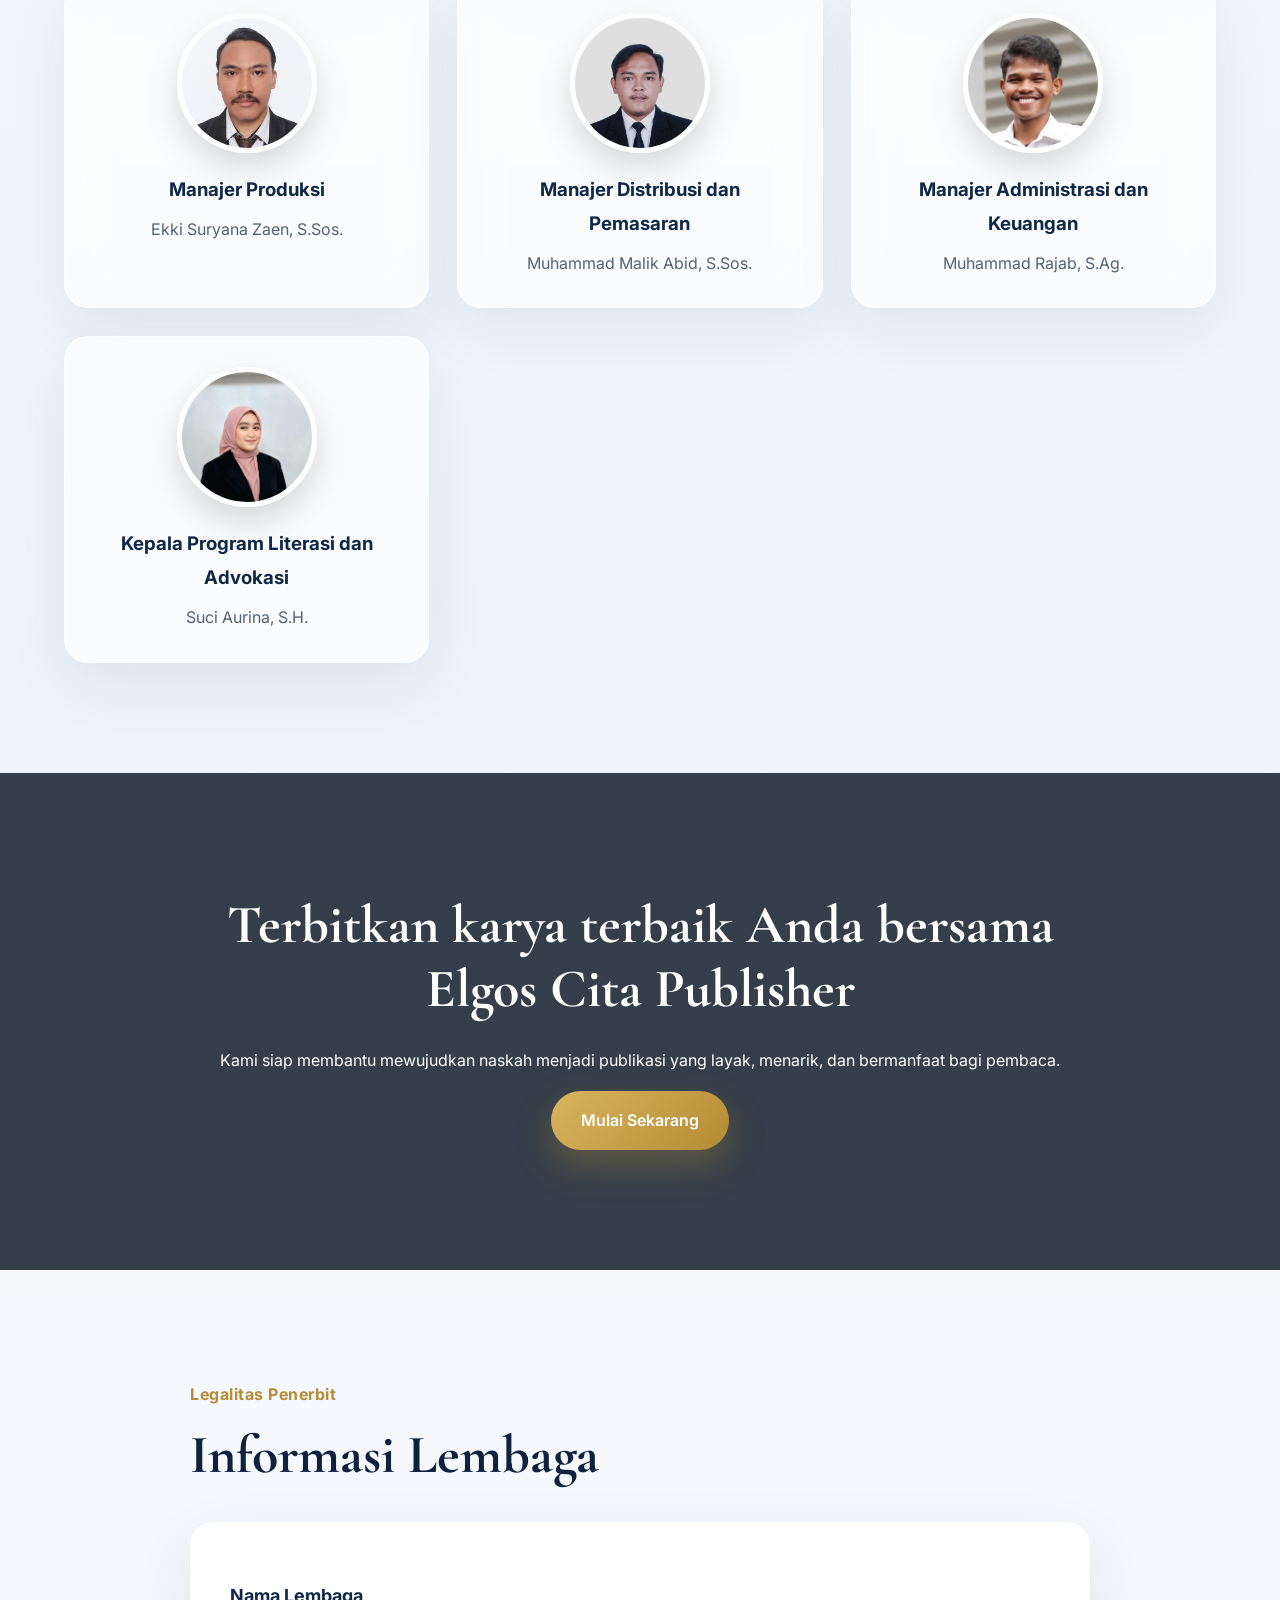
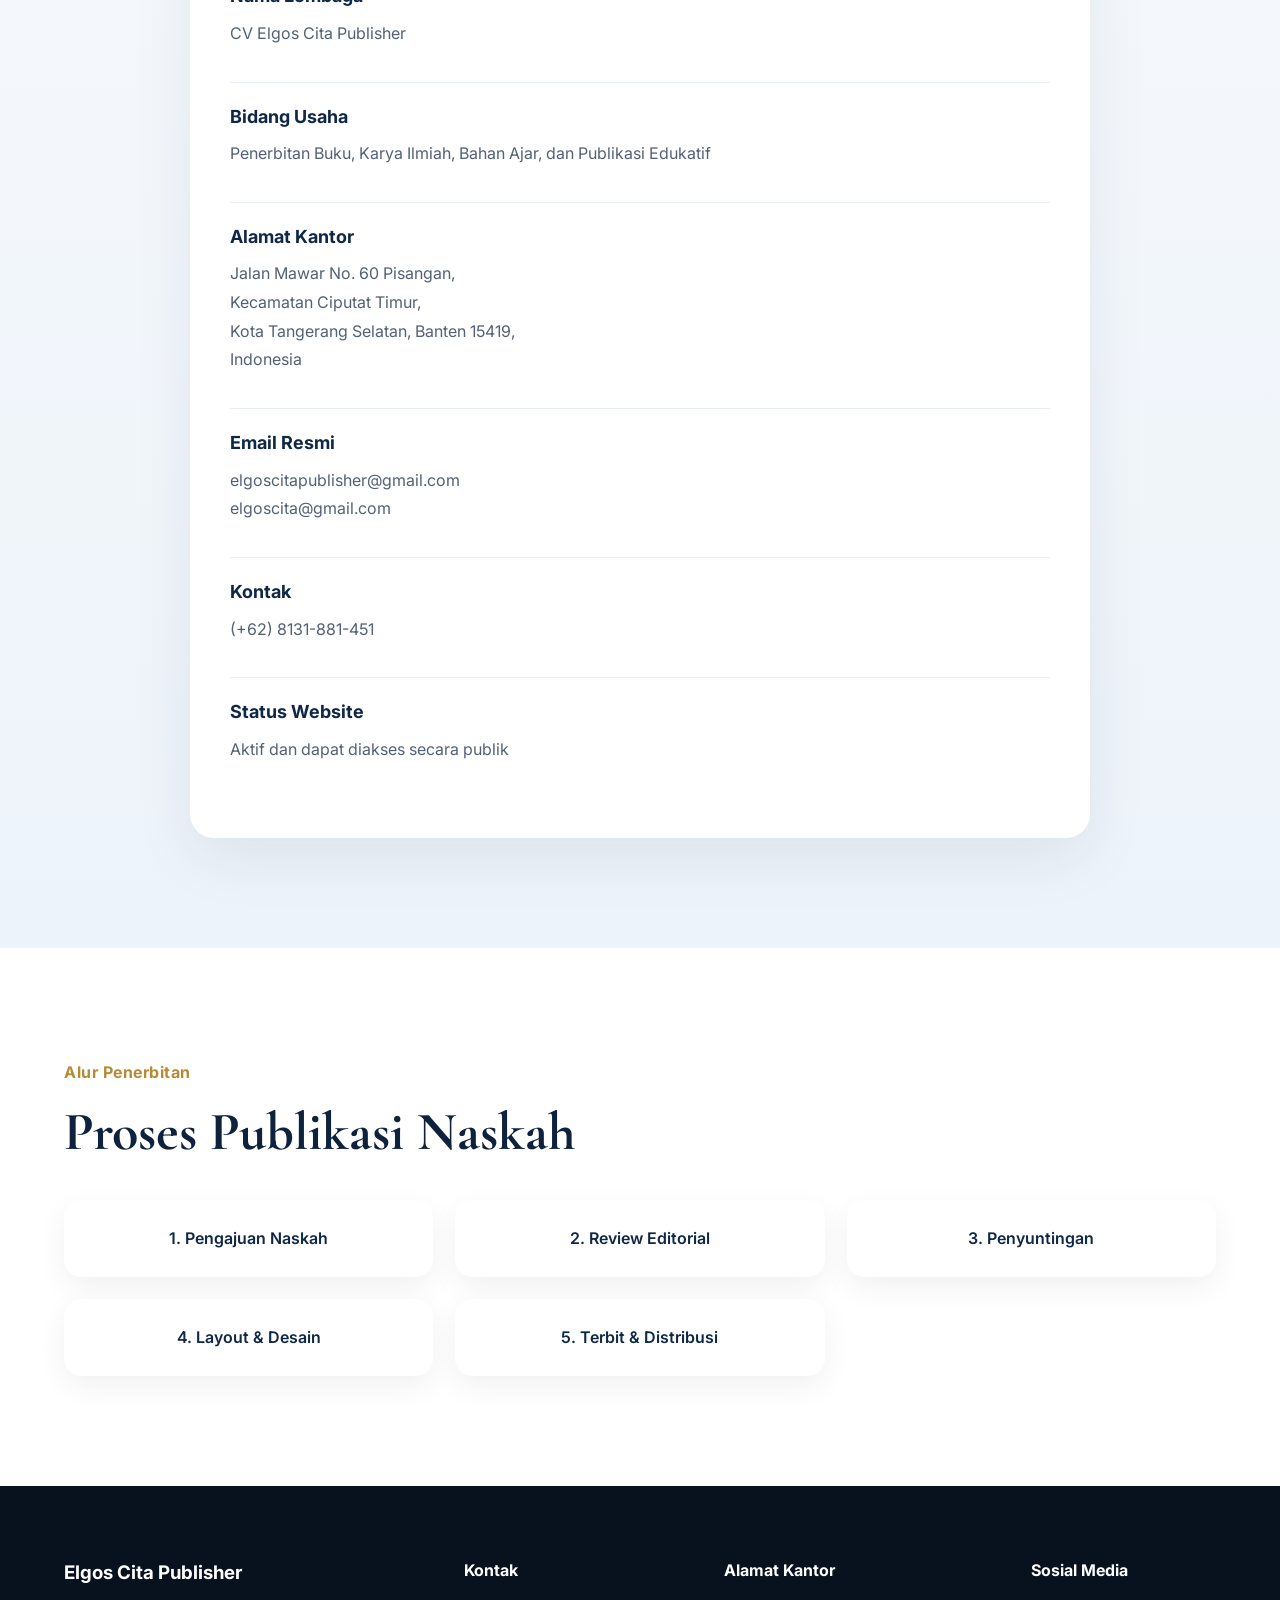
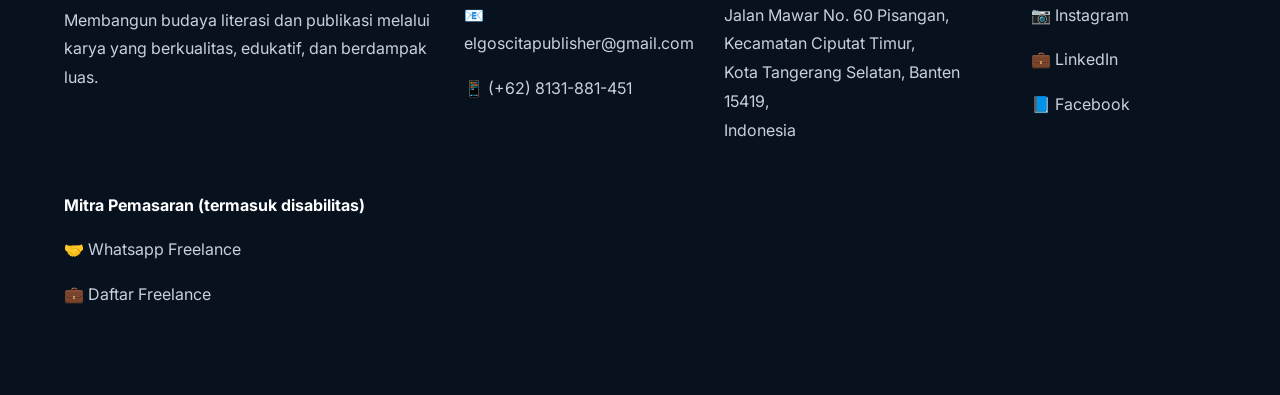
==== commit 36e6a779: "judul tauhidi" ====
--- a/index.html
+++ b/index.html
@@ -167,7 +167,7 @@
             <img src="images/book1.jpg"></a>
           <div class="book-info">
             <h3>
-            <a href="book1.html">Pembelajaran Integratif Tauhidik</a></h3>
+            <a href="book1.html">Pembelajaran Integratif Berbasis Epistemologi Tauhidi</a></h3>
             <p class="author">Ahmad Suryadi</p>
             <p class="book-meta">
             Kategori: Pendidikan<br>
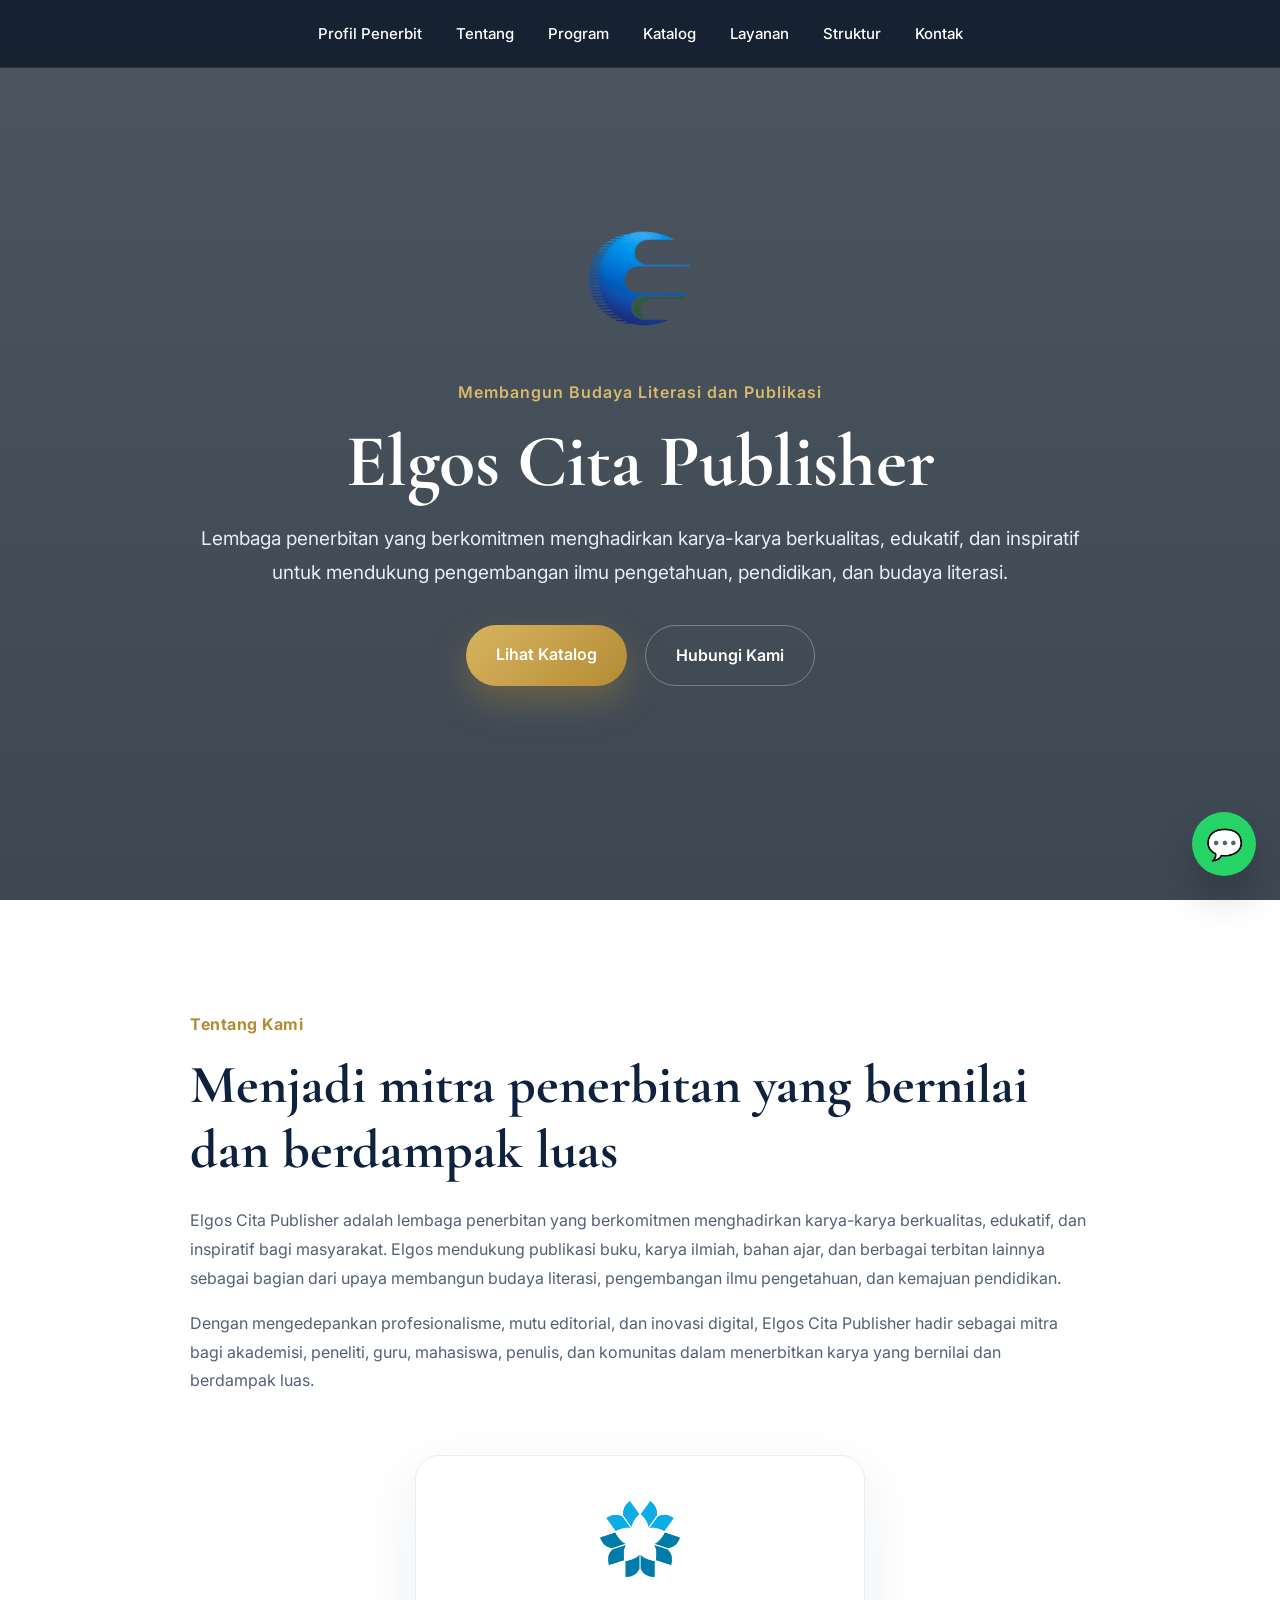
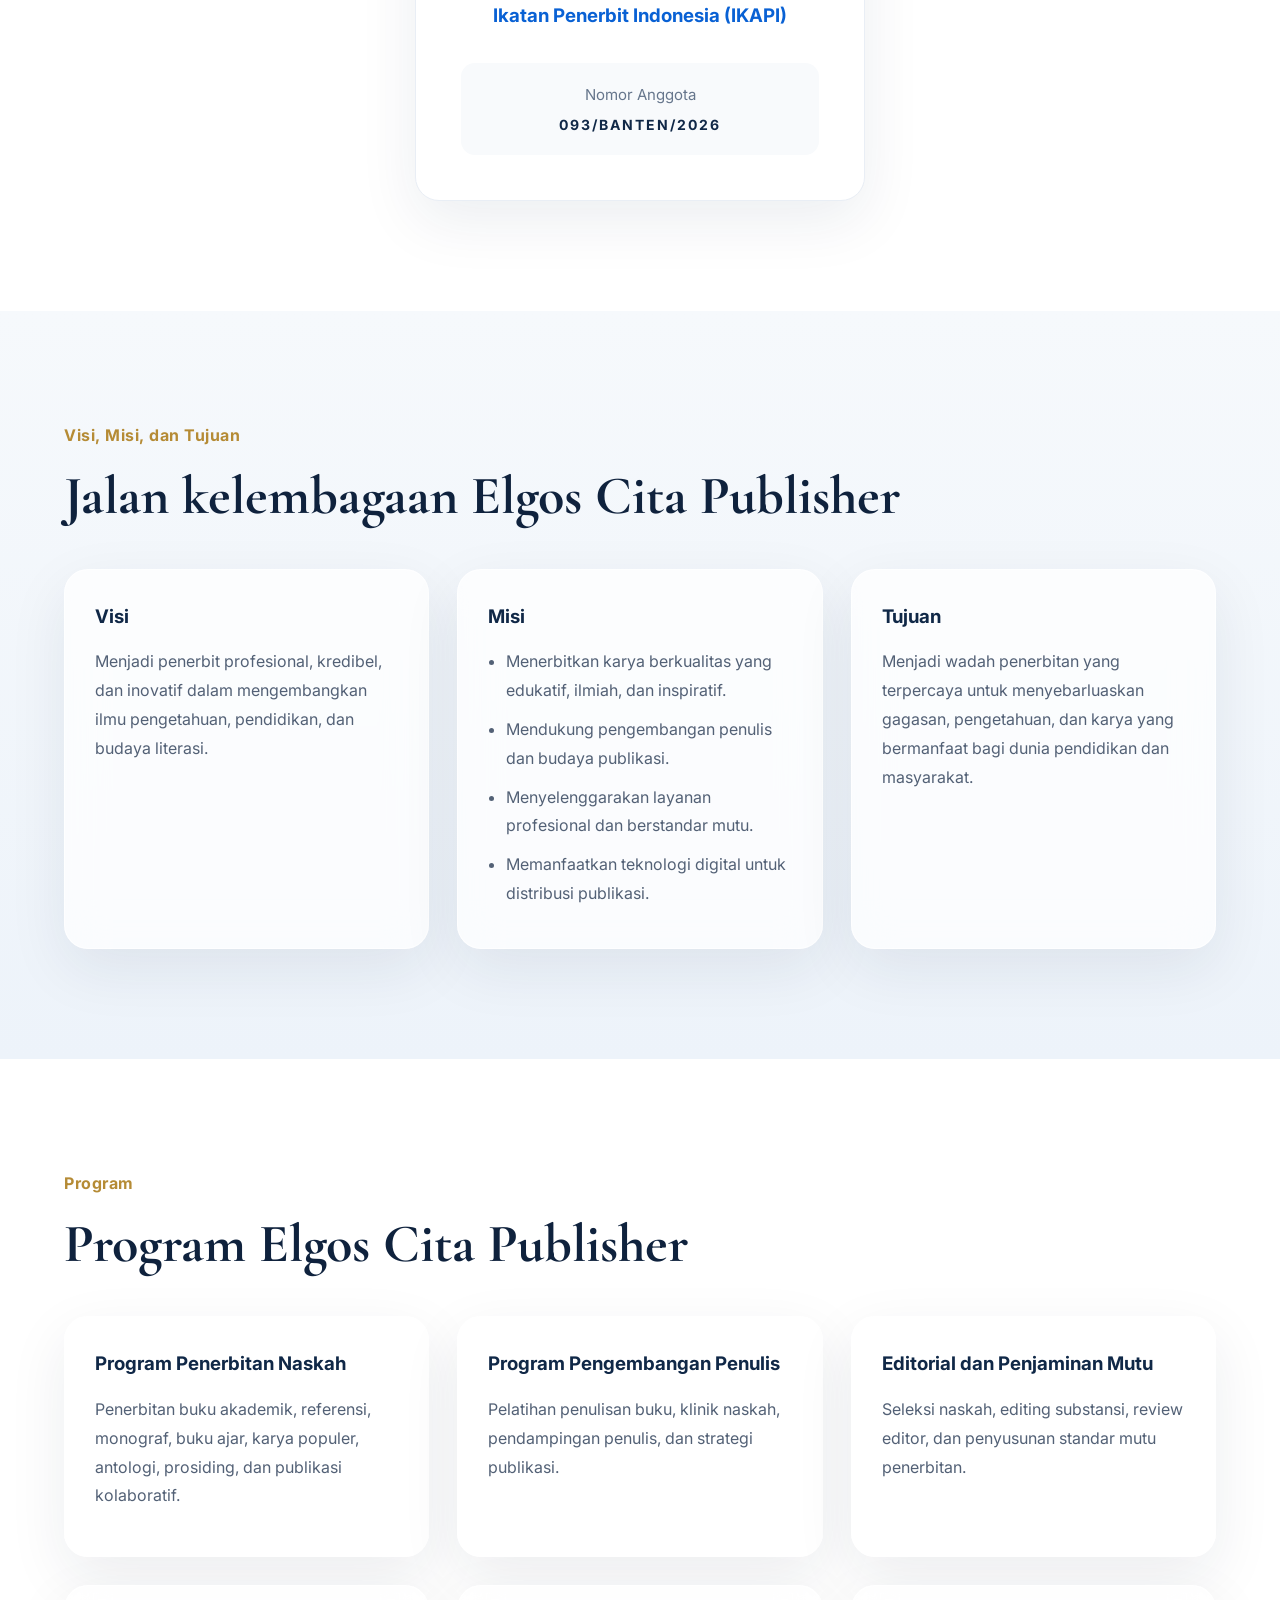
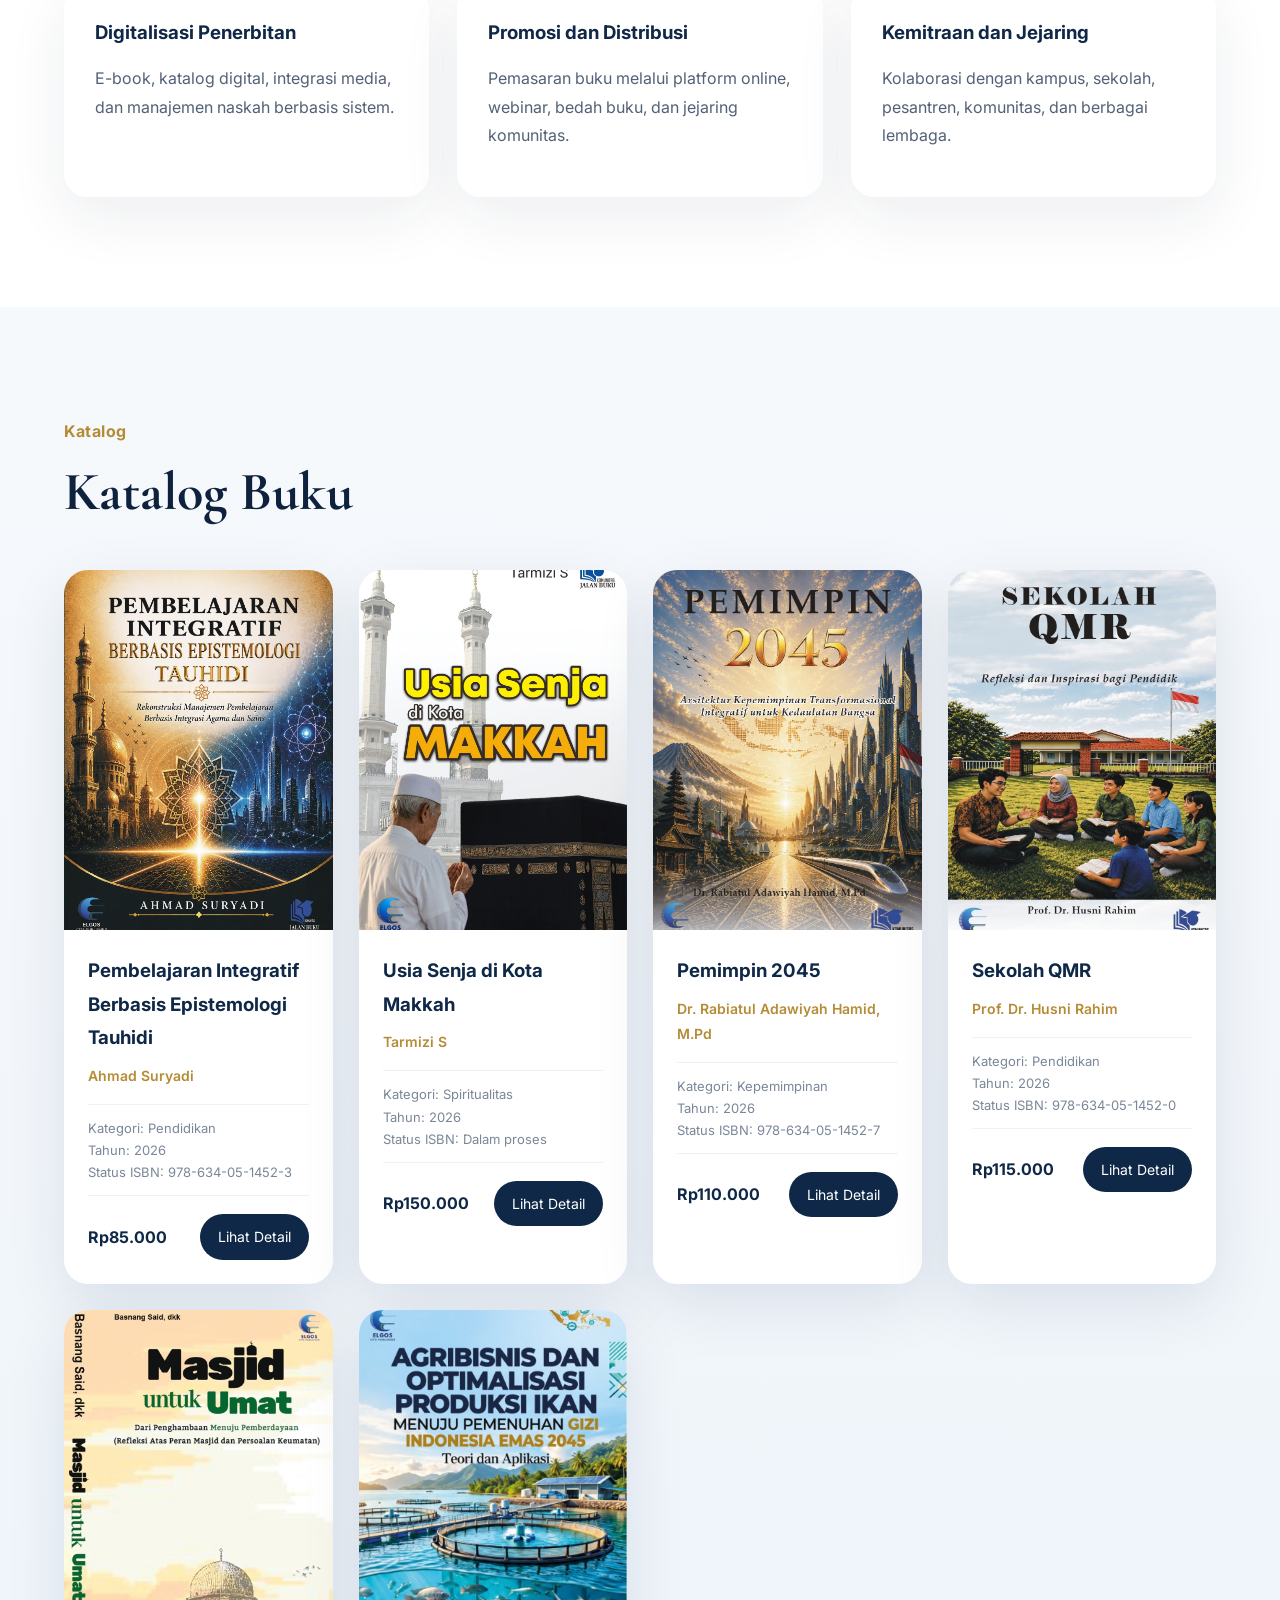
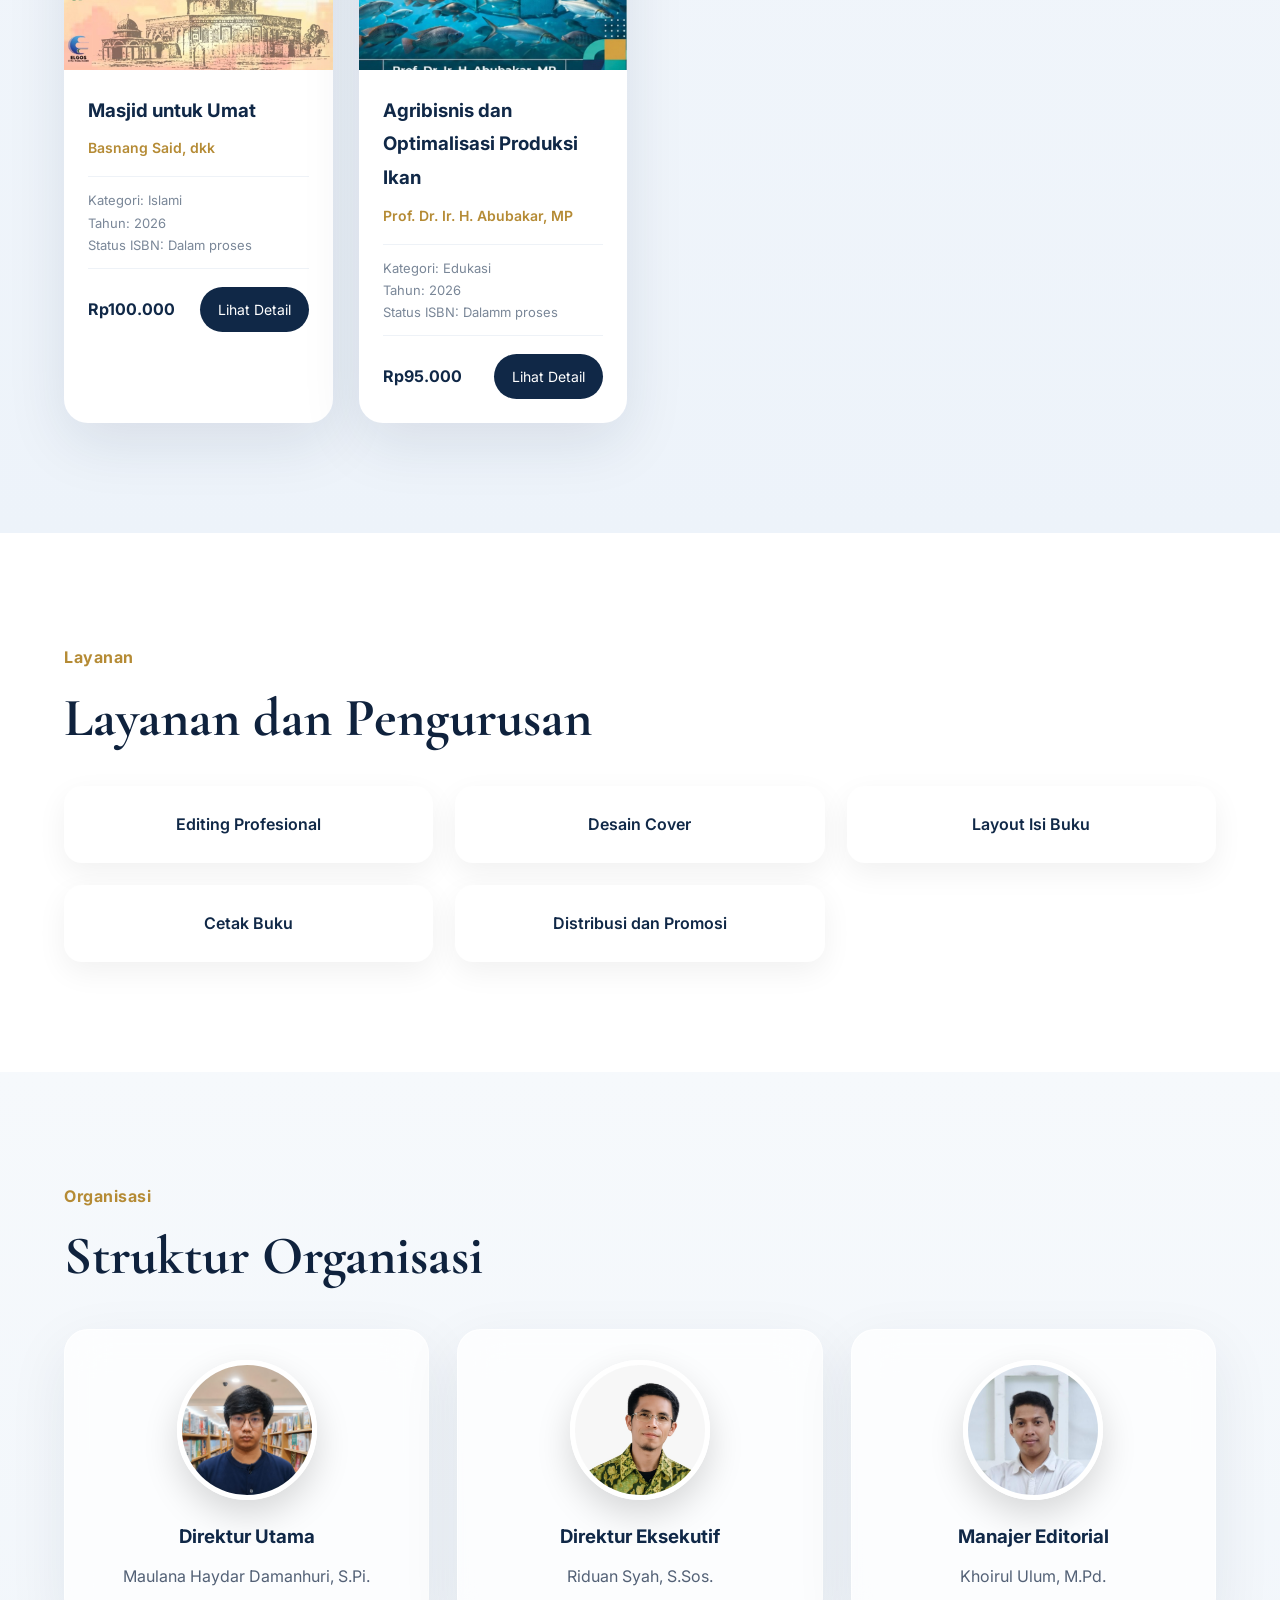
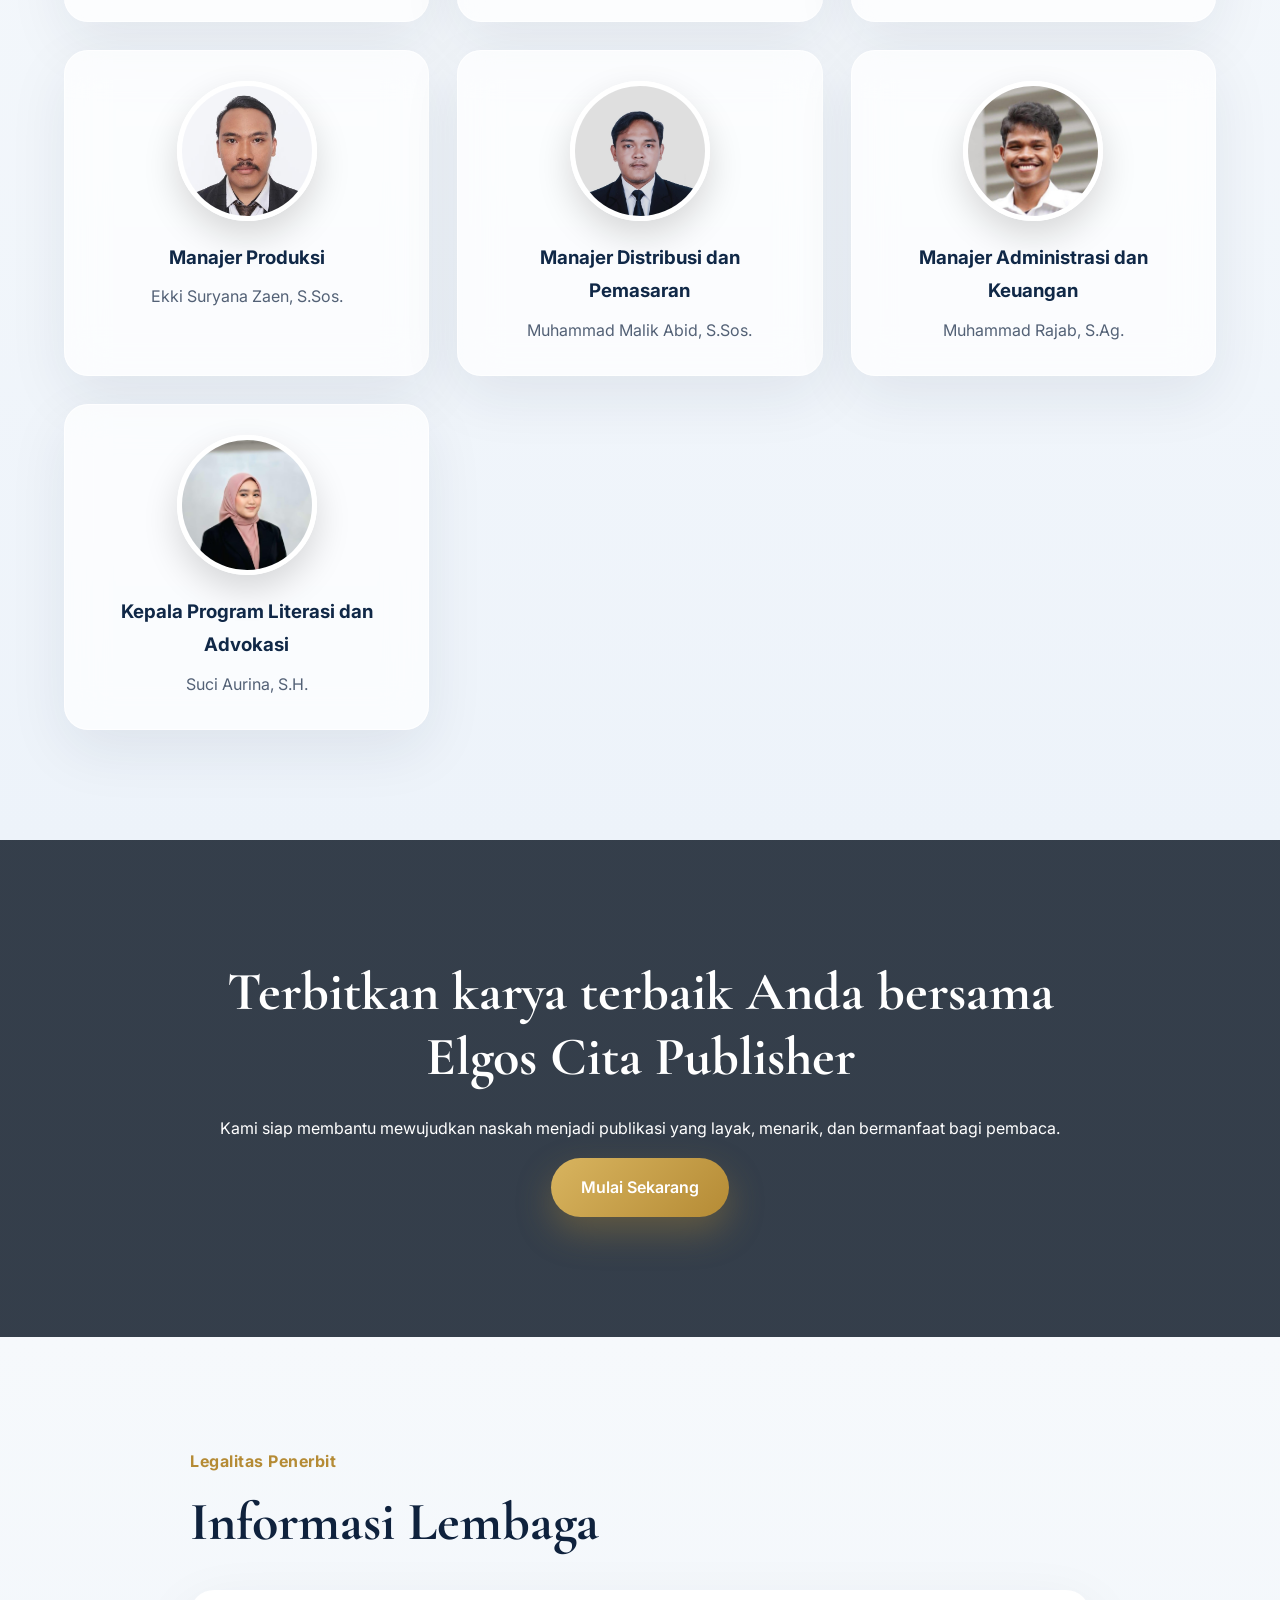
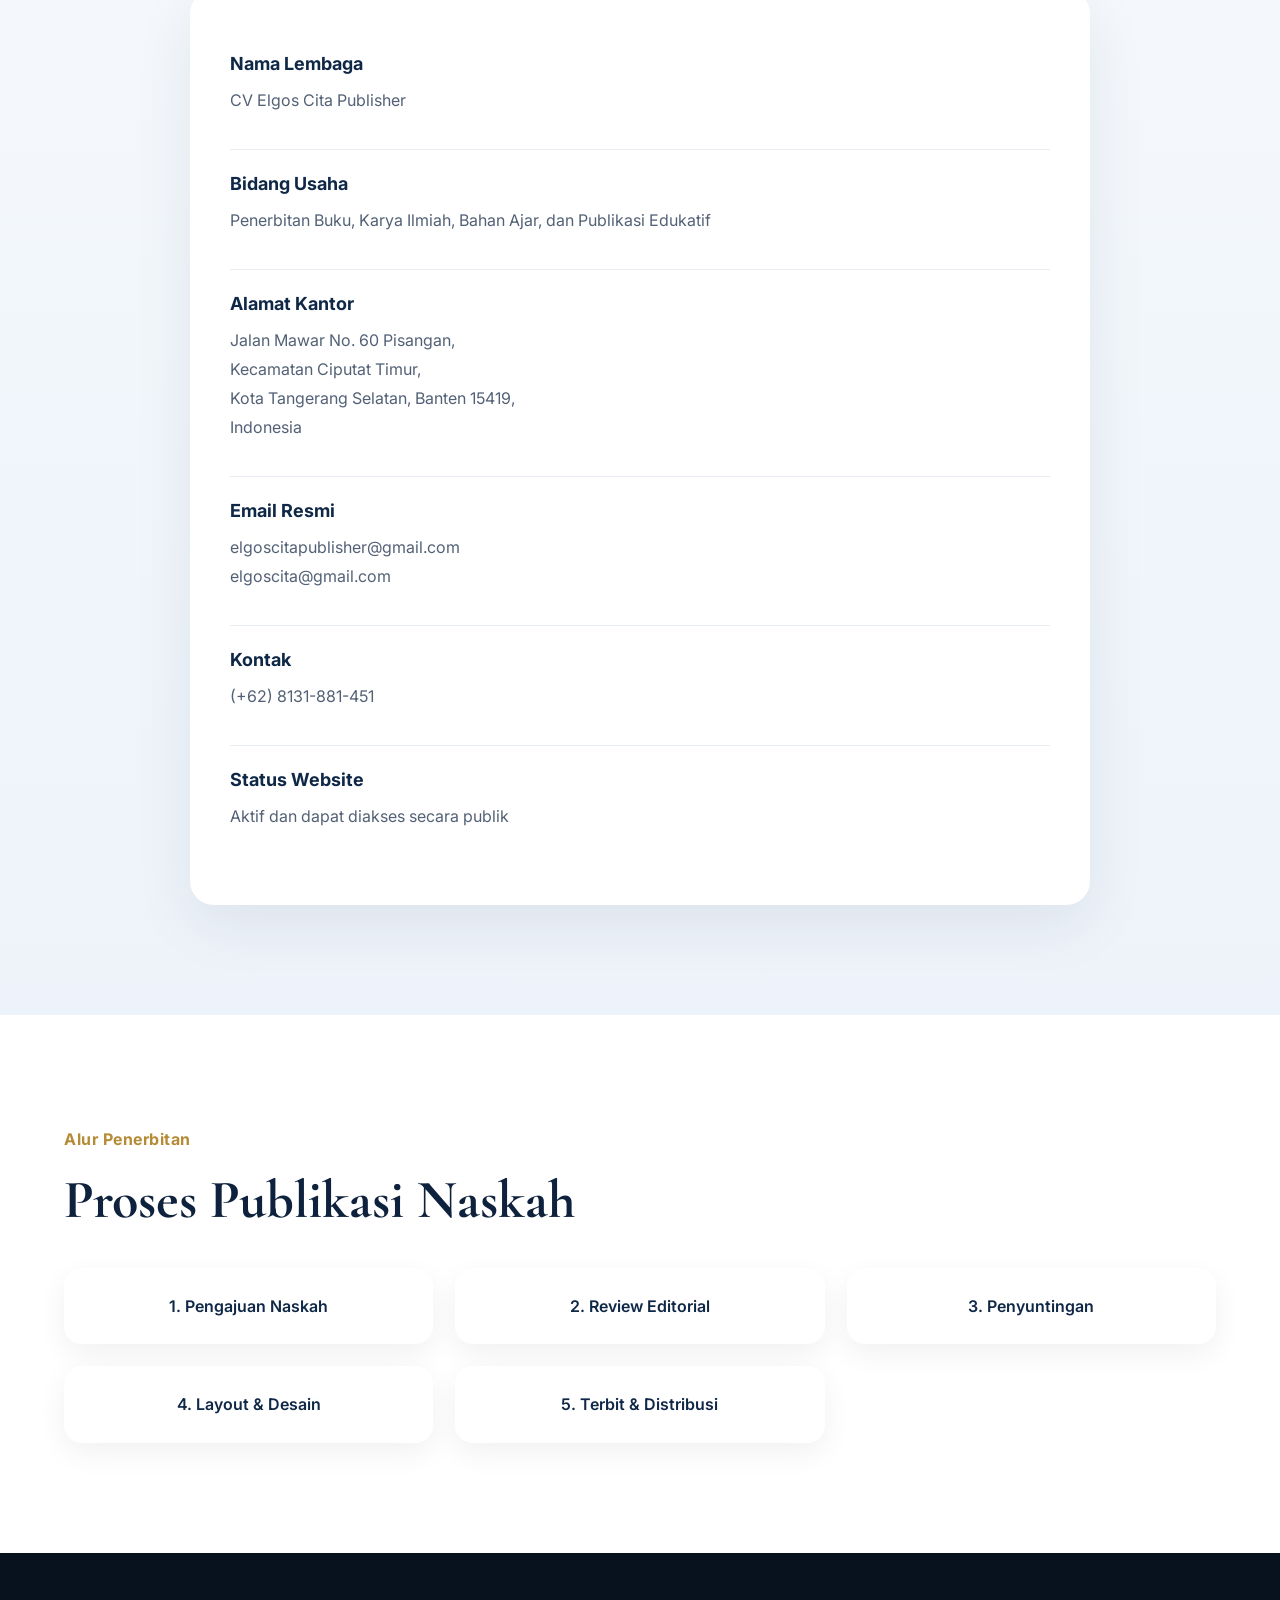
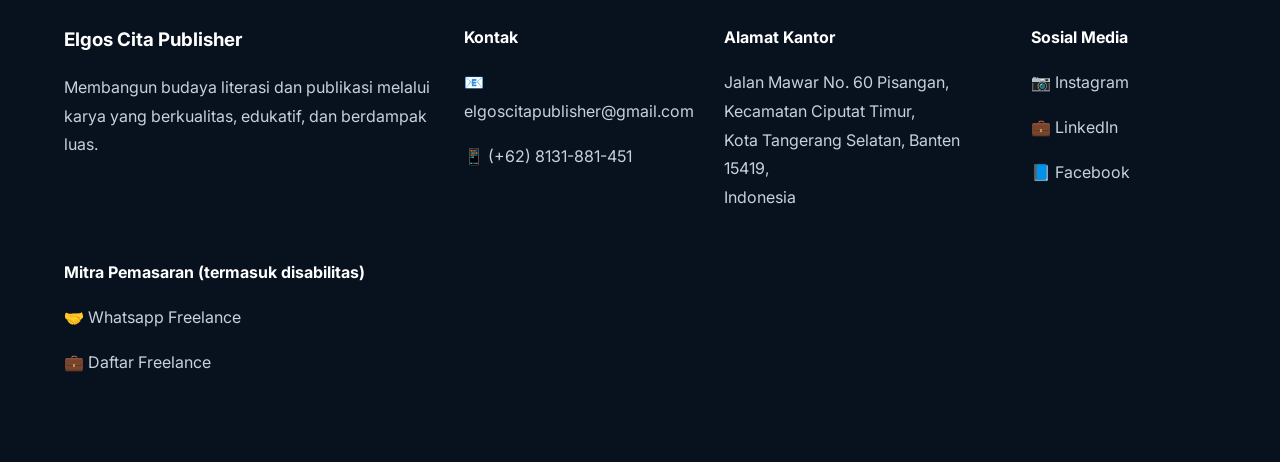
==== commit f8e76186: "tambah buku 6" ====
--- a/index.html
+++ b/index.html
@@ -252,6 +252,24 @@
           </div>
         </div>
 
+        <div class="book-card">
+          <a href="book6.html">
+            <img src="images/book6.jpg"></a>
+          <div class="book-info">
+            <h3>
+            <a href="book6.html">Agribisnis dan Optimalisasi Produksi Ikan</a></h3>
+            <p class="author">Prof. Dr. Ir. H. Abubakar, MP</p>
+            <p class="book-meta">
+            Kategori: Edukasi<br>
+            Tahun: 2026<br>
+            Status ISBN: Dalamm proses</p>
+          <div class="book-bottom">
+            <span>Rp95.000</span>
+            <a href="book6.html">Lihat Detail</a>
+          </div>
+          </div>
+        </div>
+
 
 
 
